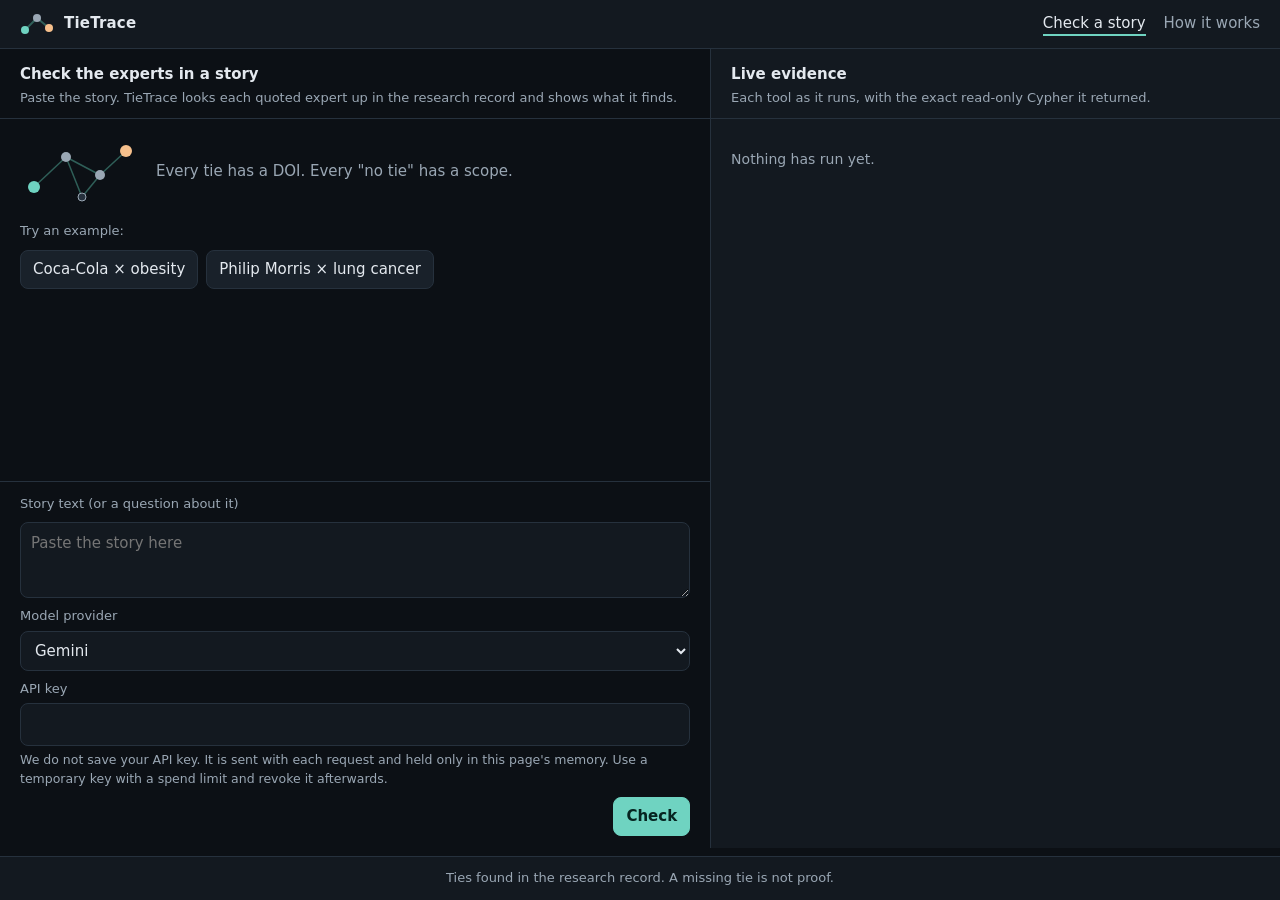
==== web/static/index.html @ 84cfbfdc "Agent A5: provider picker, key box and notice on the page Work by: Abdul. Reviewer PASS; checked in " ====
<!doctype html>
<html lang="en">
<head>
<meta charset="utf-8">
<meta name="viewport" content="width=device-width, initial-scale=1">
<title>TieTrace</title>
<link rel="stylesheet" href="style.css">
</head>
<body>
<a class="skip" href="#story">Skip to the story box</a>
<header class="top">
  <a class="brand" href="index.html" aria-label="TieTrace home">
    <svg viewBox="0 0 34 24" aria-hidden="true"><line x1="5" y1="18" x2="17" y2="6" stroke="#2f5f58" stroke-width="2"/><line x1="17" y1="6" x2="29" y2="16" stroke="#2f5f58" stroke-width="2"/><circle cx="5" cy="18" r="4" fill="#6fd3c1"/><circle cx="17" cy="6" r="4" fill="#9aa7b4"/><circle cx="29" cy="16" r="4" fill="#f6c08c"/></svg>
    TieTrace
  </a>
  <nav aria-label="Main"><a href="index.html" aria-current="page">Check a story</a><a href="how.html">How it works</a></nav>
</header>

<main class="layout">
  <section class="chat" aria-labelledby="chat-title">
    <div class="pane-head">
      <h1 id="chat-title">Check the experts in a story</h1>
      <p>Paste the story. TieTrace looks each quoted expert up in the research record and shows what it finds.</p>
    </div>
    <div class="scroll" id="messages" aria-live="polite">
      <div class="hero-mini">
        <svg viewBox="0 0 120 72" role="img" aria-label="A small graph: an expert linked to a company through papers">
          <g stroke="#2f5f58" stroke-width="1.5"><line x1="14" y1="52" x2="46" y2="22"/><line x1="46" y1="22" x2="80" y2="40"/><line x1="80" y1="40" x2="106" y2="16"/><line x1="46" y1="22" x2="62" y2="62"/><line x1="80" y1="40" x2="62" y2="62"/></g>
          <circle cx="14" cy="52" r="6" fill="#6fd3c1"/><circle cx="46" cy="22" r="5" fill="#9aa7b4"/><circle cx="80" cy="40" r="5" fill="#9aa7b4"/><circle cx="62" cy="62" r="4" fill="#26313d" stroke="#9aa7b4"/><circle cx="106" cy="16" r="6" fill="#f6c08c"/>
        </svg>
        <p>Every tie has a DOI. Every "no tie" has a scope.</p>
      </div>
      <div class="examples" role="group" aria-label="Try an example">
        <span>Try an example:</span>
        <button type="button" class="example" data-story="Story: Coca-Cola and obesity. The article quotes Steven Blair and James O. Hill on exercise, diet and weight. Check how connected each of them is to Coca-Cola in the research record.">Coca-Cola × obesity</button>
        <button type="button" class="example" data-story="I'm writing about lung cancer and Philip Morris. Suggest 5 experts on lung cancer with no ties found in the research record to Philip Morris.">Philip Morris × lung cancer</button>
      </div>
    </div>
    <form class="composer" id="ask-form">
      <label for="story">Story text (or a question about it)</label>
      <textarea id="story" name="story" required maxlength="20000" placeholder="Paste the story here"></textarea>
      <div class="provider">
        <label for="provider">Model provider</label>
        <select id="provider" name="provider">
          <option value="gemini" selected>Gemini</option>
          <option value="claude">Claude</option>
          <option value="openai">OpenAI</option>
        </select>
      </div>
      <div class="keybox" id="keybox">
        <label for="apikey">API key</label>
        <input type="password" id="apikey" name="apikey" autocomplete="off" spellcheck="false" maxlength="500" aria-describedby="key-notice">
        <p class="notice" id="key-notice">We do not save your API key. It is sent with each request and held only in this page's memory. Use a temporary key with a spend limit and revoke it afterwards.</p>
      </div>
      <button type="button" class="linkish" id="own-key" hidden>Use your own key instead</button>
      <div class="row">
        <span class="status" id="status" role="status"></span>
        <button type="submit" class="primary" id="send">Check</button>
      </div>
    </form>
  </section>

  <aside class="evidence" aria-labelledby="ev-title">
    <div class="pane-head">
      <h2 id="ev-title">Live evidence</h2>
      <p>Each tool as it runs, with the exact read-only Cypher it returned.</p>
    </div>
    <div class="scroll">
      <p class="empty" id="ev-empty">Nothing has run yet.</p>
      <ol class="steps" id="steps"></ol>
    </div>
  </aside>
</main>

<footer class="foot">Ties found in the research record. A missing tie is not proof.</footer>
<script src="app.js"></script>
</body>
</html>
---- web/static/style.css ----
/* TieTrace web app (WebApp.md W1). Dark graph look; plain CSS, no build step. */
:root {
  --bg: #0c1015;
  --panel: #131920;
  --panel-2: #19212a;
  --line: #26313d;
  --text: #e4e9ef;
  --muted: #9aa7b4;
  --accent: #6fd3c1;      /* graph nodes, links, focus */
  --accent-dim: #2f5f58;
  --mono: ui-monospace, "SFMono-Regular", "JetBrains Mono", Menlo, Consolas, monospace;
  --sans: system-ui, -apple-system, "Segoe UI", Roboto, "Helvetica Neue", Arial, sans-serif;
  /* tier chips: quiet tints, readable text (contrast checked against --panel) */
  --a1-bg: rgba(240, 166, 92, .16);  --a1-fg: #f6c08c;
  --a2-bg: rgba(226, 196, 110, .14); --a2-fg: #ecd68f;
  --b-bg: rgba(130, 160, 214, .15);  --b-fg: #b3c7ee;
  --c-bg: rgba(150, 160, 175, .14);  --c-fg: #c3cad3;
  --none-bg: rgba(111, 211, 193, .12); --none-fg: #9fe3d6;
  --err-bg: rgba(232, 112, 112, .14); --err-fg: #f3aaaa;
}

* { box-sizing: border-box; }
html, body { margin: 0; }
body {
  background: var(--bg);
  color: var(--text);
  font: 15px/1.55 var(--sans);
  padding-bottom: 44px; /* room for the fixed footer */
}
a { color: var(--accent); }
a:focus-visible, button:focus-visible, textarea:focus-visible, input:focus-visible, summary:focus-visible {
  outline: 2px solid var(--accent); outline-offset: 2px;
}
.skip { position: absolute; left: -999px; }
.skip:focus { left: 16px; top: 8px; background: var(--panel); padding: 6px 10px; z-index: 10; }

/* header */
.top {
  display: flex; align-items: center; justify-content: space-between; gap: 16px;
  padding: 12px 20px; border-bottom: 1px solid var(--line); background: var(--panel);
}
.brand { display: flex; align-items: center; gap: 10px; color: var(--text); text-decoration: none; font-weight: 650; letter-spacing: .2px; }
.brand svg { width: 34px; height: 24px; }
.top nav a { color: var(--muted); text-decoration: none; margin-left: 18px; }
.top nav a[aria-current="page"] { color: var(--text); border-bottom: 2px solid var(--accent); padding-bottom: 2px; }

/* chat page layout: chat left, evidence right */
.layout { display: grid; grid-template-columns: minmax(0, 1.25fr) minmax(0, 1fr); gap: 0; height: calc(100vh - 57px - 44px); }
.chat, .evidence { min-height: 0; display: flex; flex-direction: column; }
.chat { border-right: 1px solid var(--line); }
.evidence { background: var(--panel); }
.pane-head { padding: 14px 20px 10px; border-bottom: 1px solid var(--line); }
.pane-head h1, .pane-head h2 { margin: 0; font-size: 15px; font-weight: 650; }
.pane-head p { margin: 2px 0 0; color: var(--muted); font-size: 13px; }
.scroll { overflow-y: auto; flex: 1; padding: 16px 20px; }

.hero-mini { display: flex; gap: 16px; align-items: center; margin-bottom: 14px; }
.hero-mini svg { width: 120px; height: 72px; flex: none; }
.hero-mini p { margin: 0; color: var(--muted); }
.examples { display: flex; flex-wrap: wrap; gap: 8px; margin: 6px 0 16px; }
.examples span { color: var(--muted); font-size: 13px; width: 100%; }

button {
  font: inherit; color: var(--text); background: var(--panel-2); border: 1px solid var(--line);
  border-radius: 8px; padding: 7px 12px; cursor: pointer;
}
button:hover { border-color: var(--accent-dim); }
button.primary { background: var(--accent); color: #062420; border-color: var(--accent); font-weight: 650; }
button.danger { border-color: #7a3a3a; }
button:disabled { opacity: .55; cursor: not-allowed; }

.composer { border-top: 1px solid var(--line); padding: 12px 20px; display: grid; gap: 8px; }
.composer label { font-size: 13px; color: var(--muted); }
textarea, input[type="text"] {
  width: 100%; font: inherit; color: var(--text); background: var(--panel); border: 1px solid var(--line);
  border-radius: 8px; padding: 9px 10px;
}
textarea { min-height: 76px; resize: vertical; }
.composer .row { display: flex; justify-content: space-between; align-items: center; gap: 8px; }
.status { color: var(--muted); font-size: 13px; }

/* messages */
.msg { margin: 0 0 14px; }
.msg.user { background: var(--panel-2); border: 1px solid var(--line); border-radius: 10px; padding: 10px 12px; white-space: pre-wrap; }
.msg.reply p { margin: 0 0 8px; white-space: pre-wrap; }
.msg.reply ul, .msg.reply ol { margin: 0 0 8px; padding-left: 20px; }
.msg.reply li { margin: 2px 0; }
.msg.error { background: var(--err-bg); color: var(--err-fg); border-radius: 10px; padding: 10px 12px; }

.cards { display: grid; gap: 10px; margin: 8px 0; }
.card { background: var(--panel); border: 1px solid var(--line); border-radius: 10px; padding: 12px 14px; }
.card h3 { margin: 0 0 4px; font-size: 15px; display: flex; align-items: center; gap: 8px; flex-wrap: wrap; }
.card .basis { color: var(--muted); font-size: 13px; margin: 0 0 6px; }
.card ul { margin: 6px 0 0; padding-left: 18px; }
.card li { margin: 3px 0; font-size: 14px; }
.card .meta { color: var(--muted); }
.scope { font-size: 13px; background: var(--none-bg); color: var(--none-fg); border-radius: 8px; padding: 8px 10px; margin-top: 8px; }
.chip { display: inline-block; font: 600 12px/1 var(--mono); padding: 4px 8px; border-radius: 999px; }
.chip.A1 { background: var(--a1-bg); color: var(--a1-fg); }
.chip.A2 { background: var(--a2-bg); color: var(--a2-fg); }
.chip.B { background: var(--b-bg); color: var(--b-fg); }
.chip.C { background: var(--c-bg); color: var(--c-fg); }
.chip.NONE { background: var(--none-bg); color: var(--none-fg); }
.chip.ERR { background: var(--err-bg); color: var(--err-fg); }

.inline-form { display: grid; gap: 6px; margin-top: 8px; padding: 10px; border: 1px dashed var(--line); border-radius: 8px; }
.inline-form .row { display: flex; gap: 8px; flex-wrap: wrap; }
.confirm-text { color: var(--a2-fg); font-size: 14px; margin: 0; }
pre.md { white-space: pre-wrap; background: var(--bg); border: 1px solid var(--line); border-radius: 8px; padding: 10px; font: 13px/1.5 var(--mono); max-height: 360px; overflow: auto; }
.picker fieldset { border: 1px solid var(--line); border-radius: 10px; padding: 10px 12px; margin: 0 0 10px; }
.picker legend { padding: 0 4px; font-weight: 600; }
.picker label { display: block; padding: 4px 0; }

/* evidence panel */
.steps { list-style: none; margin: 0; padding: 0; display: grid; gap: 10px; }
.step { border: 1px solid var(--line); border-radius: 10px; padding: 10px 12px; background: var(--panel-2); }
.step .name { font: 600 13px var(--mono); color: var(--accent); }
.step .state { font-size: 12px; color: var(--muted); margin-left: 6px; }
.step.failed .state { color: var(--err-fg); }
.step .line { font-size: 12.5px; color: var(--muted); margin: 4px 0 0; }
.step details { margin-top: 6px; }
.step summary { cursor: pointer; font-size: 12.5px; color: var(--muted); }
pre.cypher {
  margin: 6px 0 0; padding: 8px 10px; background: var(--bg); border: 1px solid var(--line); border-radius: 6px;
  font: 12px/1.5 var(--mono); color: #cfe9e4; white-space: pre-wrap; word-break: break-word;
}
.empty { color: var(--muted); font-size: 14px; }

/* footer */
.foot {
  position: fixed; left: 0; right: 0; bottom: 0; height: 44px; display: flex; align-items: center; justify-content: center;
  background: var(--panel); border-top: 1px solid var(--line); color: var(--muted); font-size: 13px; padding: 0 16px; text-align: center;
}

/* How It Works */
.how { max-width: 860px; margin: 0 auto; padding: 24px 20px 40px; }
.hero { display: grid; grid-template-columns: 1fr 260px; gap: 24px; align-items: center; padding: 18px 0 26px; border-bottom: 1px solid var(--line); }
.hero h1 { font-size: 30px; line-height: 1.2; margin: 0 0 10px; }
.hero p { color: var(--muted); margin: 0; }
.hero svg { width: 100%; height: auto; }
.how section { padding: 22px 0 6px; border-bottom: 1px solid var(--line); }
.how h2 { font-size: 19px; margin: 0 0 8px; }
.how h2 .n { font: 600 13px var(--mono); color: var(--accent); margin-right: 8px; }
.how ol, .how ul { padding-left: 20px; }
.how table { width: 100%; border-collapse: collapse; font-size: 14px; margin: 8px 0 14px; }
.how th, .how td { text-align: left; padding: 8px 10px; border-bottom: 1px solid var(--line); vertical-align: top; }
.how th { color: var(--muted); font-weight: 600; }
.how .stat { font: 600 15px var(--mono); color: var(--accent); }
.fail { color: var(--err-fg); font-weight: 650; }
.pass { color: var(--none-fg); font-weight: 650; }
code { font: 13px var(--mono); background: var(--panel-2); padding: 1px 5px; border-radius: 4px; }

@media (max-width: 900px) {
  .layout { grid-template-columns: 1fr; height: auto; }
  .chat { border-right: 0; border-bottom: 1px solid var(--line); }
  .scroll { overflow: visible; }
  .hero { grid-template-columns: 1fr; }
  .hero svg { max-width: 260px; }
  .top { padding: 10px 16px; }
  .top nav a { margin-left: 12px; }
  .scroll, .composer, .pane-head { padding-left: 16px; padding-right: 16px; }
  .how table { display: block; overflow-x: auto; }
}
@media (prefers-reduced-motion: no-preference) {
  .step.running .name::after { content: " …"; }
}

.msg.auth { background: var(--panel, #1a222b); border: 1px solid #2f5f58; border-radius: 10px; padding: 12px 14px; margin-top: 8px; }
.msg.auth ol { margin: 8px 0 8px 18px; padding: 0; }
.msg.auth .row { display: flex; gap: 8px; flex-wrap: wrap; margin: 10px 0 6px; }
.msg.auth a[hidden] { display: none; }

/* agent provider + key box */
.provider { display: grid; gap: 4px; }
select, input[type="password"] {
  width: 100%; font: inherit; color: var(--text); background: var(--panel); border: 1px solid var(--line);
  border-radius: 8px; padding: 9px 10px;
}
.keybox { display: grid; gap: 4px; }
.keybox[hidden], .linkish[hidden] { display: none; }
.notice { margin: 0; color: var(--muted); font-size: 12.5px; }
.linkish { justify-self: start; background: none; border: 0; padding: 2px 0; color: var(--accent); text-decoration: underline; }
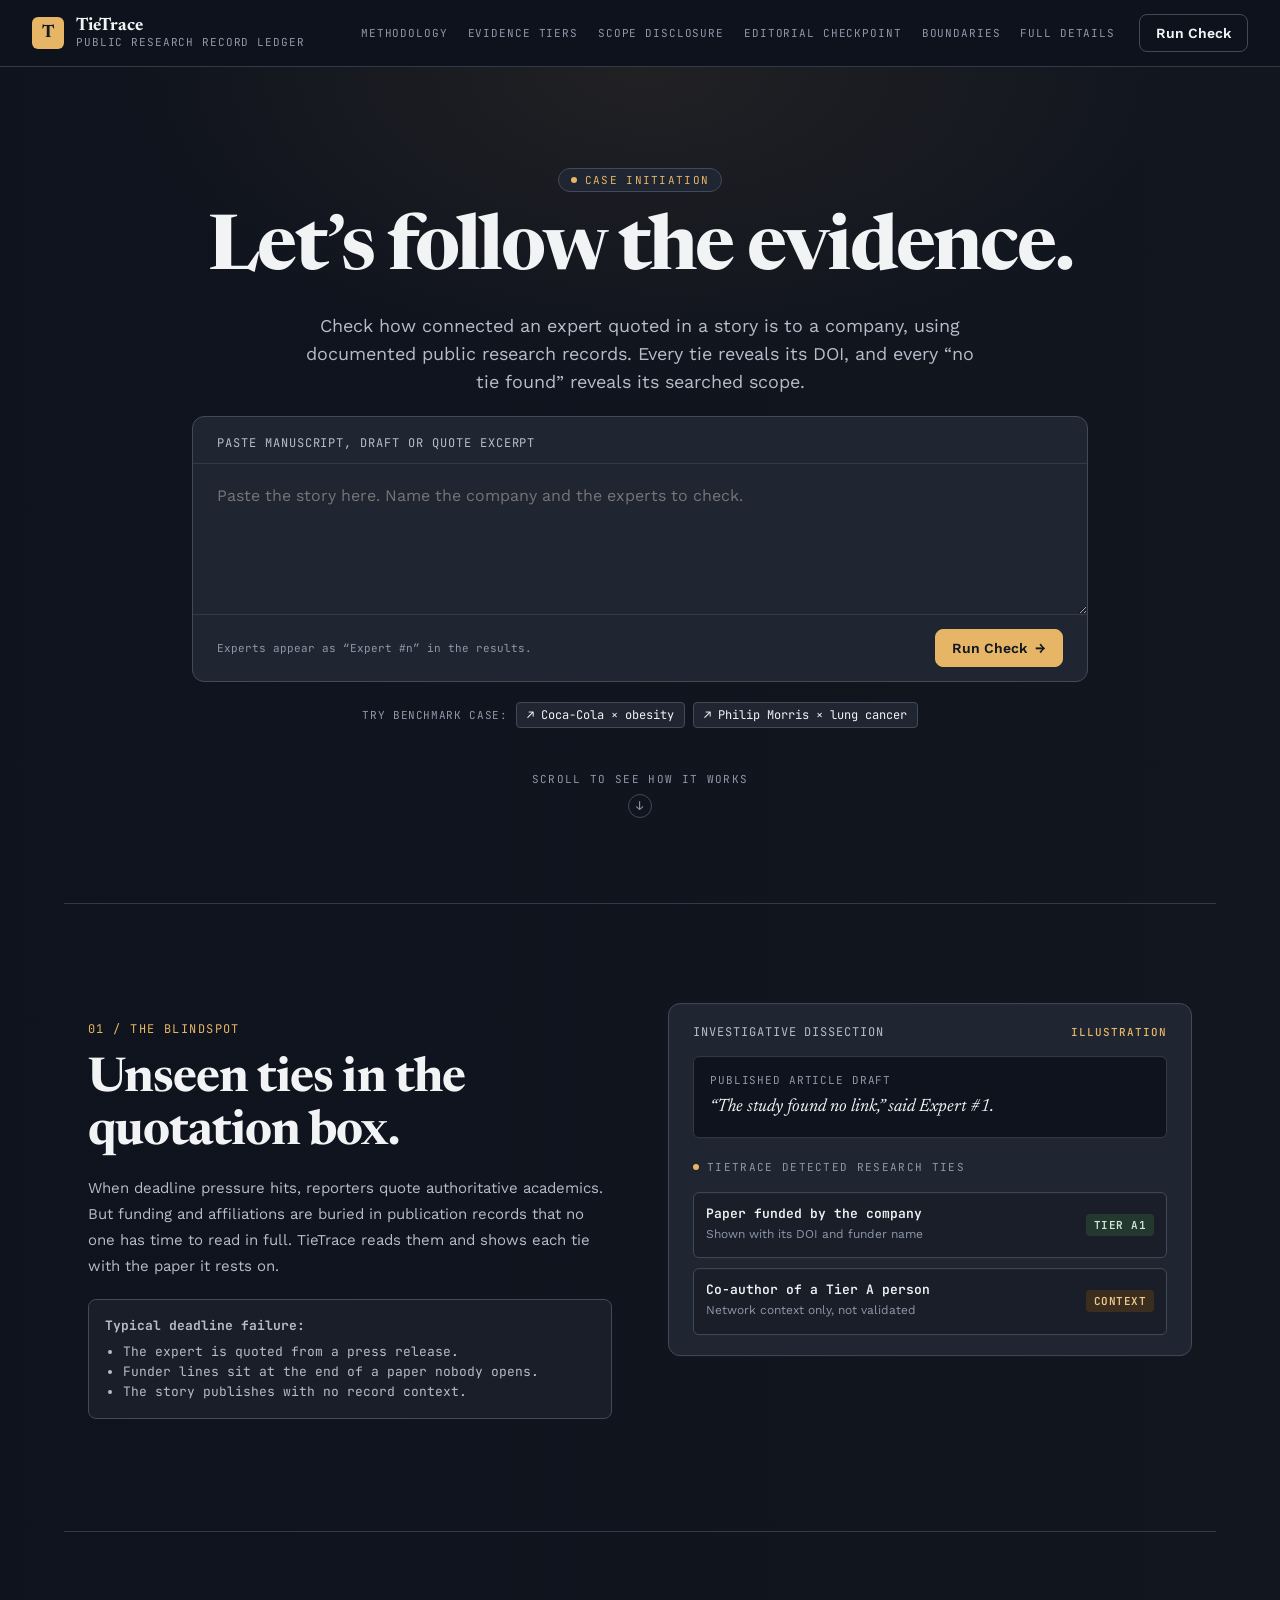
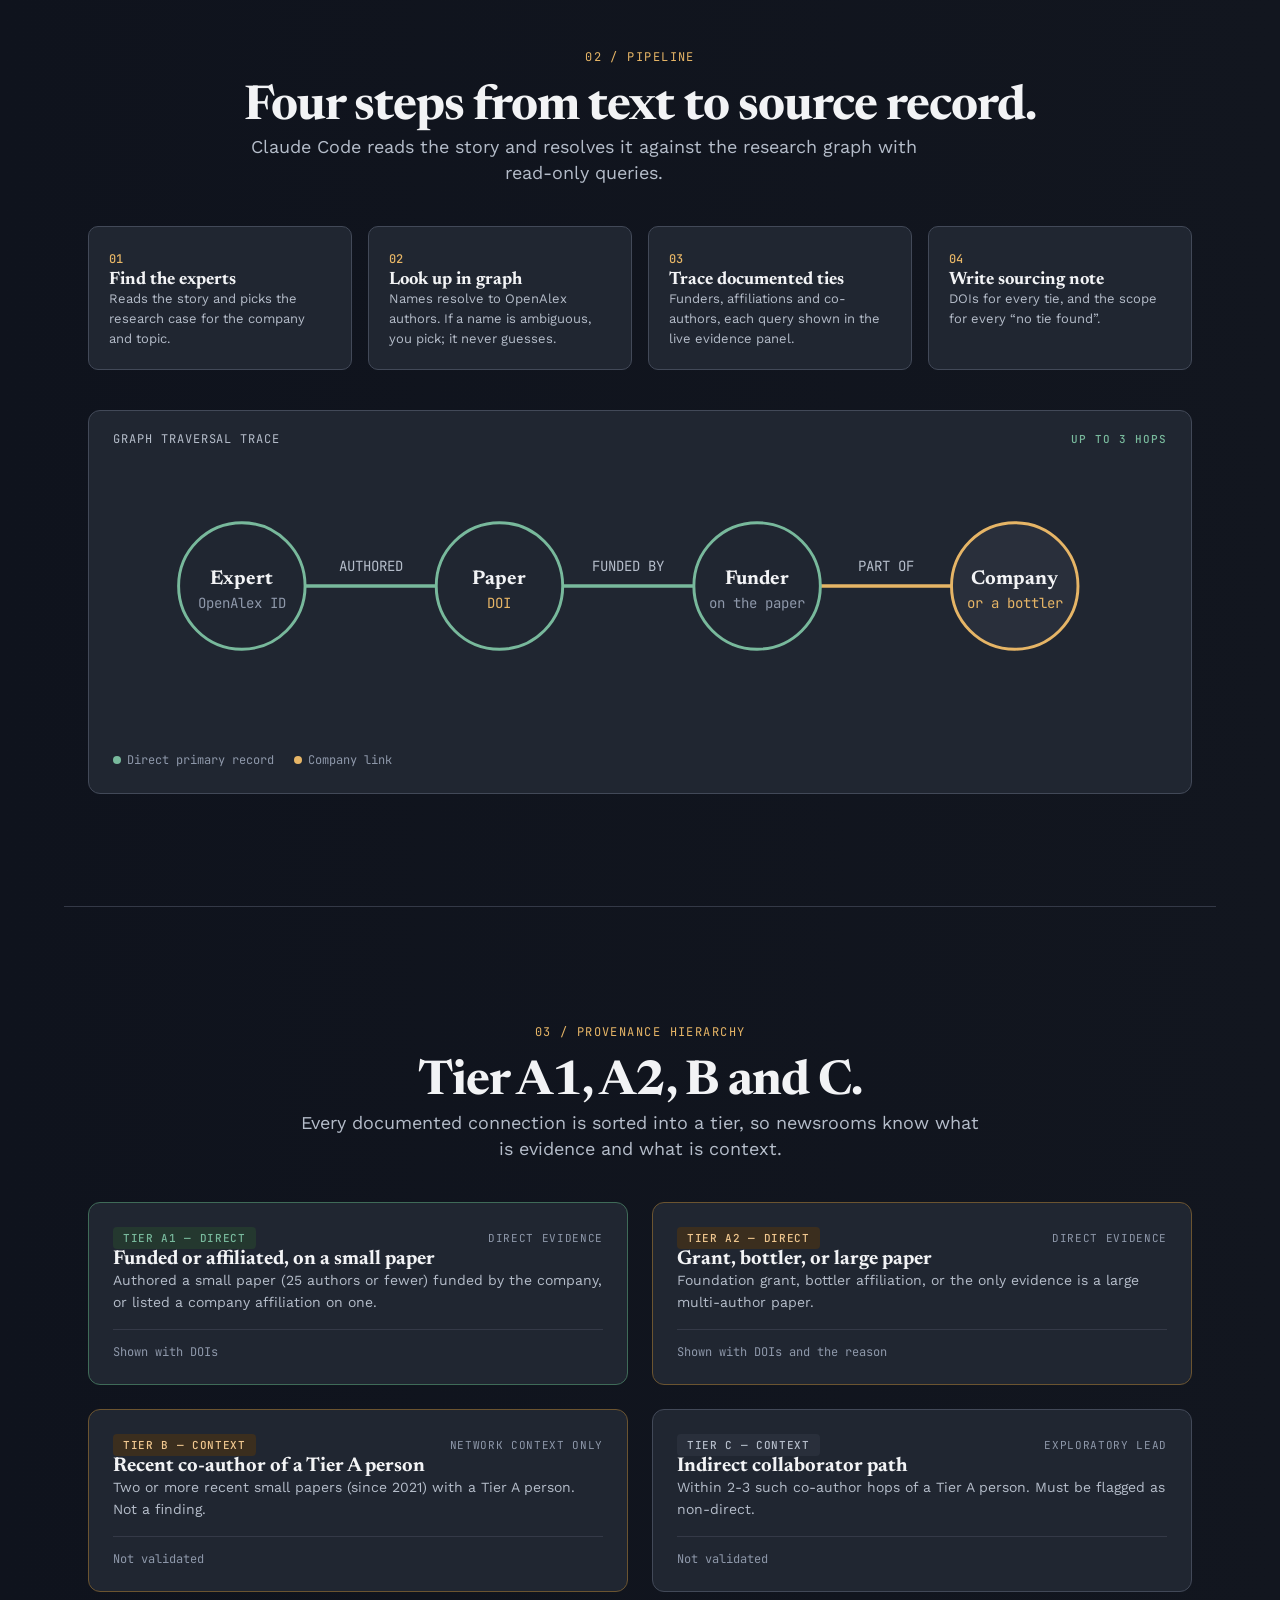
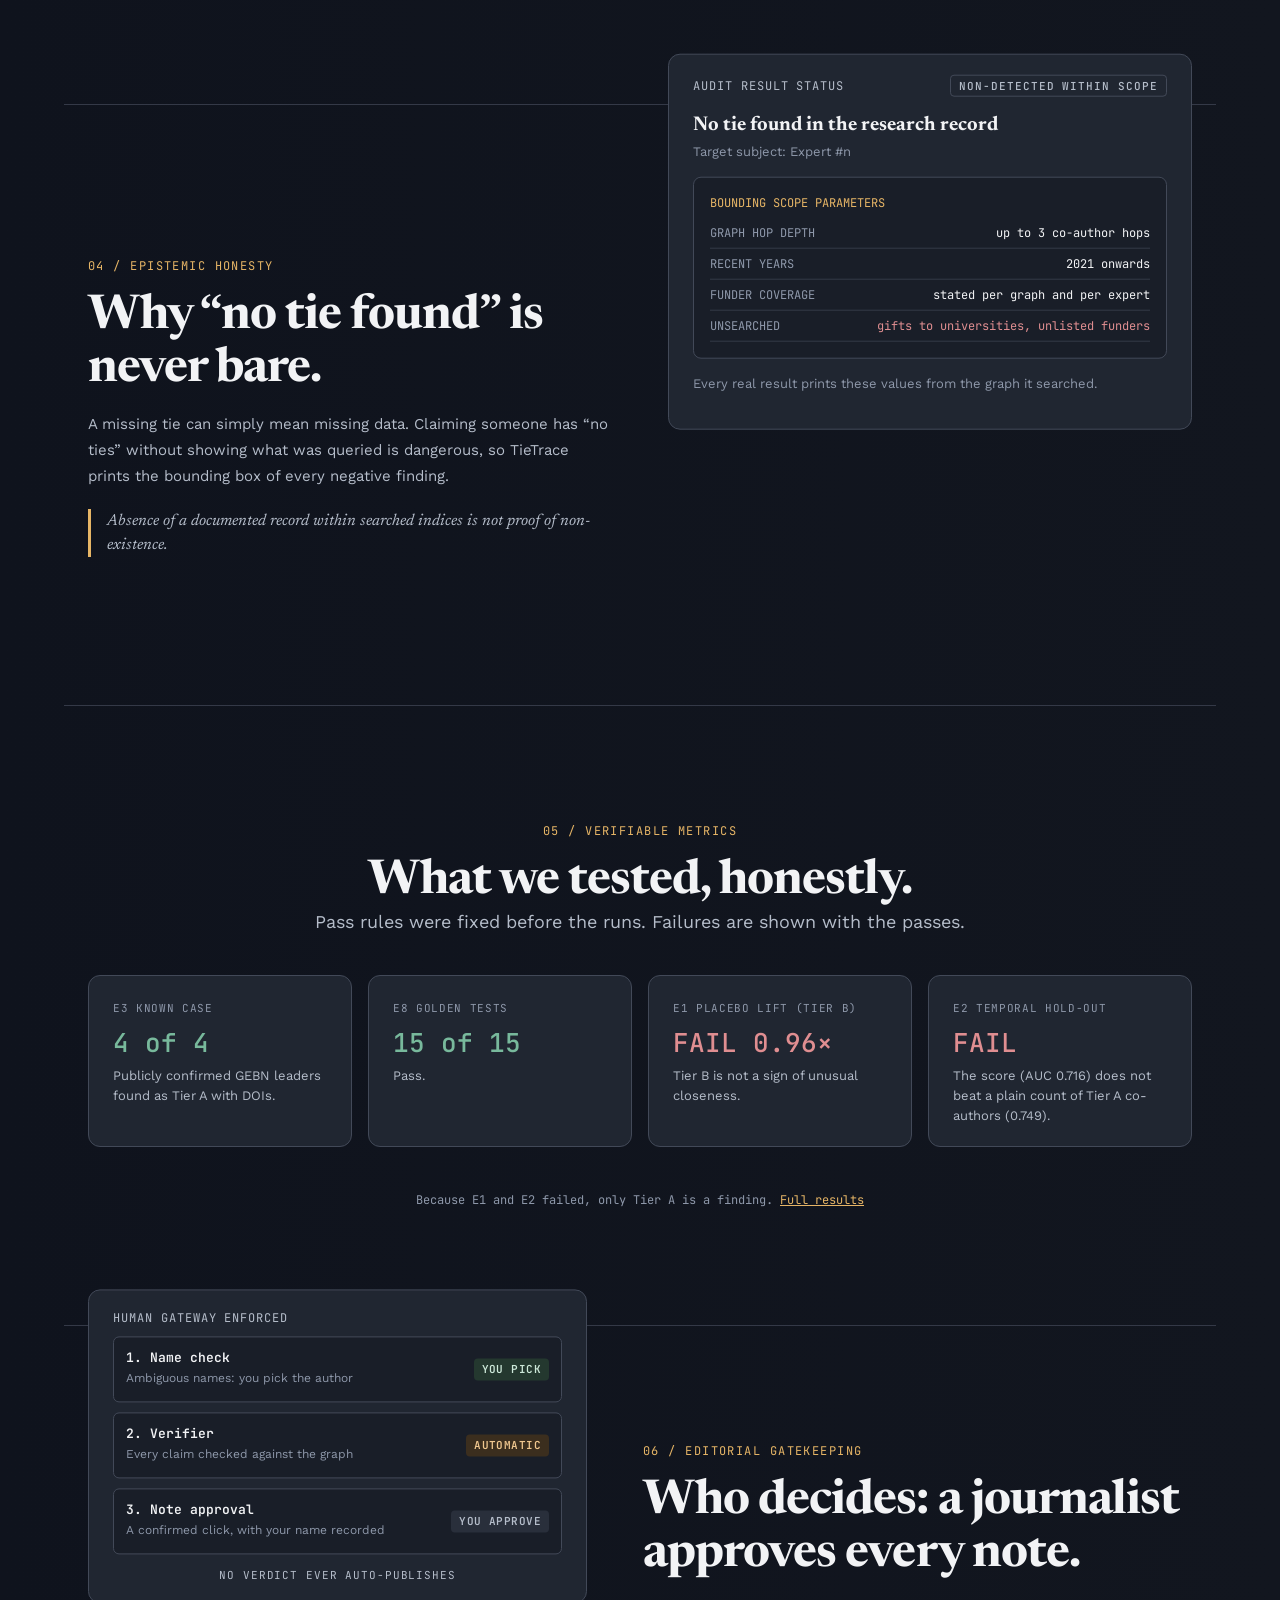
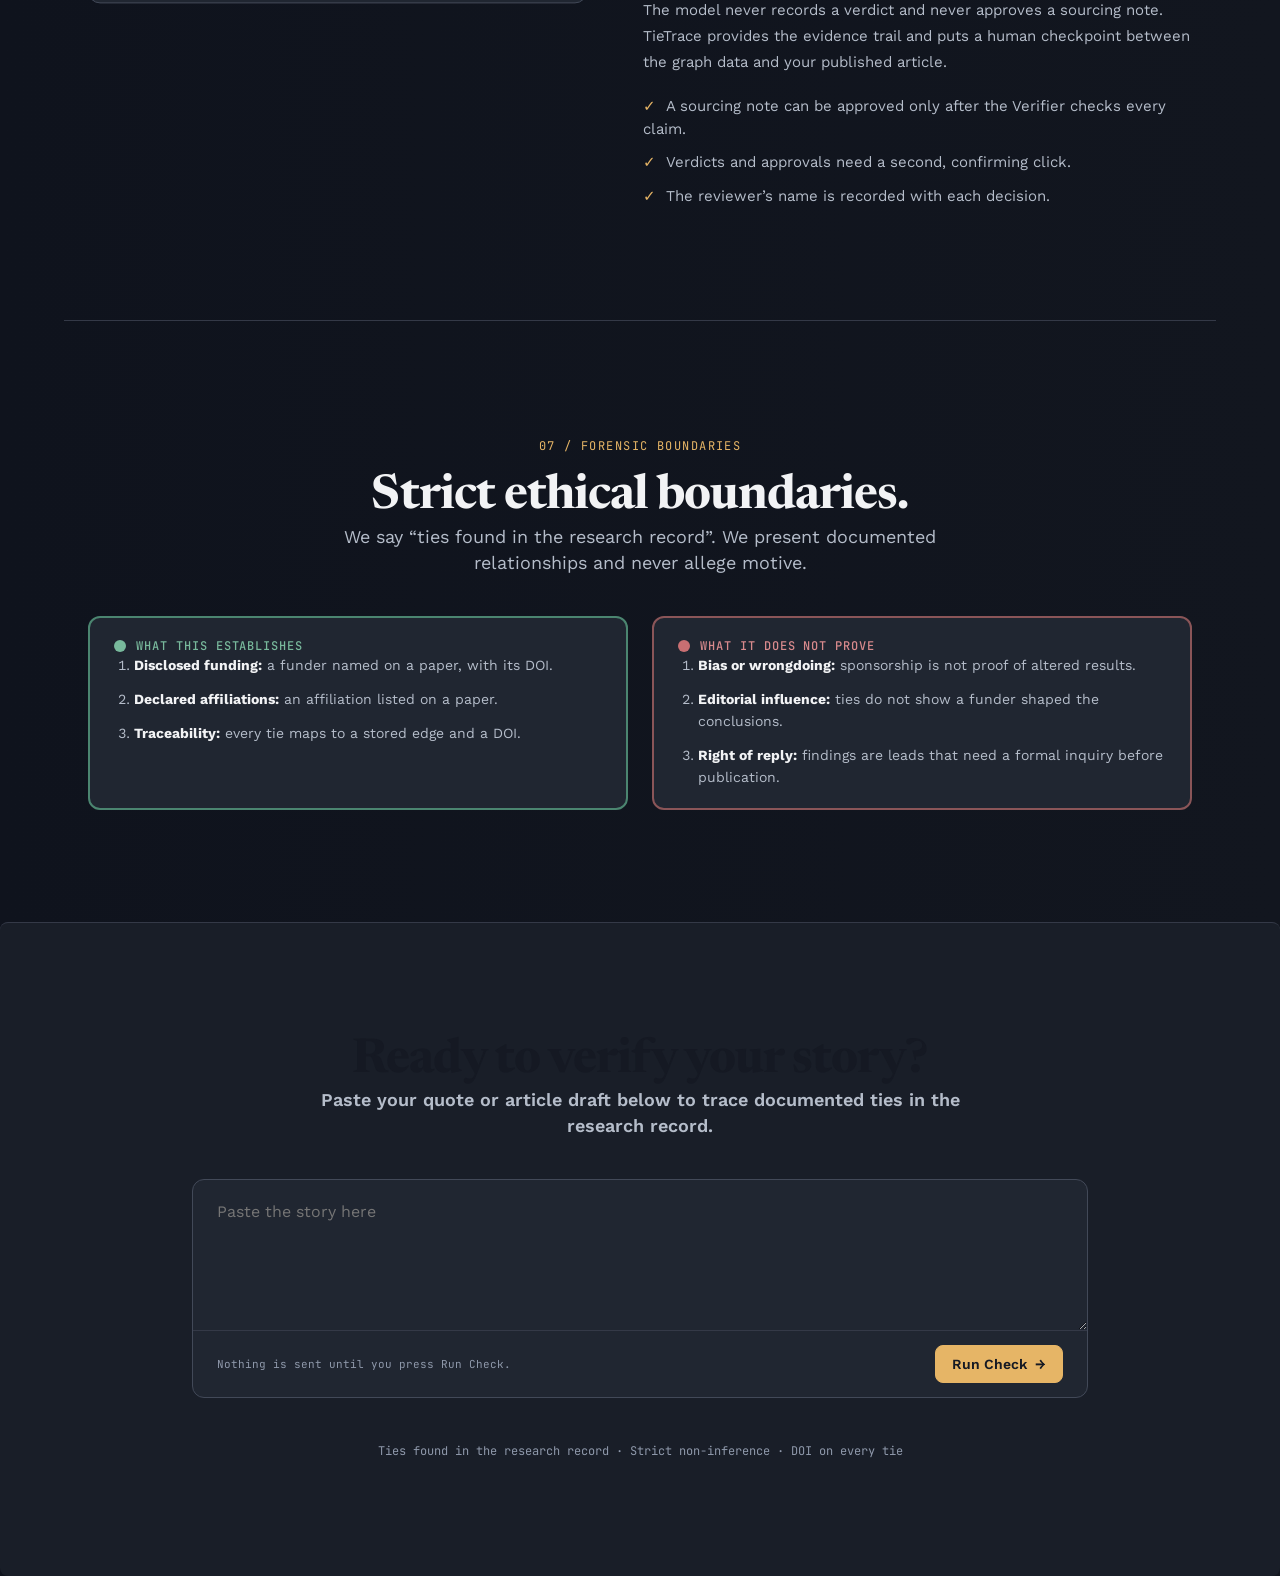
==== commit 94424ecb: "web: Figma landing page and unified chat view styling Adds the scroll landing page (hero composer, h" ====
--- a/web/static/index.html
+++ b/web/static/index.html
@@ -4,75 +4,243 @@
 <meta charset="utf-8">
 <meta name="viewport" content="width=device-width, initial-scale=1">
 <title>TieTrace</title>
+<link rel="preconnect" href="https://fonts.googleapis.com">
+<link rel="preconnect" href="https://fonts.gstatic.com" crossorigin>
+<link rel="stylesheet" href="https://fonts.googleapis.com/css2?family=JetBrains+Mono:wght@400;500&family=Newsreader:wght@700&family=Work+Sans:wght@400;500;600;700&display=swap">
 <link rel="stylesheet" href="style.css">
+<link rel="stylesheet" href="landing.css">
 </head>
-<body>
+<body class="is-landing">
+<div id="landing">
+<header class="lp-nav">
+  <a class="lp-brand" href="index.html" aria-label="TieTrace home"><span class="lp-logo">T</span><span><strong>TieTrace</strong><small>Public research record ledger</small></span></a>
+  <nav aria-label="Sections">
+    <a href="#lp-method">Methodology</a><a href="#lp-tiers">Evidence tiers</a><a href="#lp-scope">Scope disclosure</a><a href="#lp-gate">Editorial checkpoint</a><a href="#lp-bounds">Boundaries</a><a href="how.html">Full details</a>
+  </nav>
+  <a class="lp-btn ghost" href="#lp-start">Run Check</a>
+</header>
+
+<main>
+<section class="lp-hero" id="lp-start">
+  <p class="lp-pill"><span class="dot"></span>Case initiation</p>
+  <h1>Let’s follow the evidence.</h1>
+  <p class="lp-sub">Check how connected an expert quoted in a story is to a company, using documented public research records. Every tie reveals its DOI, and every “no tie found” reveals its searched scope.</p>
+  <form class="lp-box lp-form" data-landing-form>
+    <label class="lp-boxhead" for="lp-story-1">Paste manuscript, draft or quote excerpt</label>
+    <textarea id="lp-story-1" required maxlength="20000" placeholder="Paste the story here. Name the company and the experts to check."></textarea>
+    <div class="lp-boxfoot"><span>Experts appear as “Expert #n” in the results.</span><button class="lp-btn primary" type="submit">Run Check <span aria-hidden="true">→</span></button></div>
+  </form>
+  <div class="lp-chips" role="group" aria-label="Try a benchmark case"><span>Try benchmark case:</span>
+    <button type="button" class="lp-chip" data-story="Story: Coca-Cola and obesity. The article quotes Steven Blair and James O. Hill on exercise, diet and weight. Check how connected each of them is to Coca-Cola in the research record.">↗ Coca-Cola × obesity</button>
+    <button type="button" class="lp-chip" data-story="I'm writing about lung cancer and Philip Morris. Suggest 5 experts on lung cancer with no ties found in the research record to Philip Morris.">↗ Philip Morris × lung cancer</button>
+  </div>
+  <a class="lp-scroll" href="#lp-blind">Scroll to see how it works<span aria-hidden="true">↓</span></a>
+</section>
+
+<section class="lp-sec split" id="lp-blind">
+  <div class="rv">
+    <p class="lp-k">01 / The blindspot</p>
+    <h2>Unseen ties in the quotation box.</h2>
+    <p>When deadline pressure hits, reporters quote authoritative academics. But funding and affiliations are buried in publication records that no one has time to read in full. TieTrace reads them and shows each tie with the paper it rests on.</p>
+    <div class="lp-note"><strong>Typical deadline failure:</strong><ul><li>The expert is quoted from a press release.</li><li>Funder lines sit at the end of a paper nobody opens.</li><li>The story publishes with no record context.</li></ul></div>
+  </div>
+  <div class="lp-box rv" data-speed="0.04">
+    <div class="lp-boxhead"><span>Investigative dissection</span><b>Illustration</b></div>
+    <blockquote class="lp-quote"><small>Published article draft</small>“The study found no link,” said Expert #1.</blockquote>
+    <p class="lp-k small"><span class="dot"></span>TieTrace detected research ties</p>
+    <div class="lp-row"><div><strong>Paper funded by the company</strong><small>Shown with its DOI and funder name</small></div><em class="ok">Tier A1</em></div>
+    <div class="lp-row"><div><strong>Co-author of a Tier A person</strong><small>Network context only, not validated</small></div><em class="warn">Context</em></div>
+  </div>
+</section>
+
+<section class="lp-sec center" id="lp-method">
+  <div class="rv"><p class="lp-k">02 / Pipeline</p><h2>Four steps from text to source record.</h2><p class="lp-lead">Claude Code reads the story and resolves it against the research graph with read-only queries.</p></div>
+  <div class="lp-steps">
+    <div class="lp-step rv"><b>01</b><h3>Find the experts</h3><p>Reads the story and picks the research case for the company and topic.</p></div>
+    <div class="lp-step rv"><b>02</b><h3>Look up in graph</h3><p>Names resolve to OpenAlex authors. If a name is ambiguous, you pick; it never guesses.</p></div>
+    <div class="lp-step rv"><b>03</b><h3>Trace documented ties</h3><p>Funders, affiliations and co-authors, each query shown in the live evidence panel.</p></div>
+    <div class="lp-step rv"><b>04</b><h3>Write sourcing note</h3><p>DOIs for every tie, and the scope for every “no tie found”.</p></div>
+  </div>
+  <div class="lp-box lp-graph rv" data-draw>
+    <div class="lp-boxhead"><span>Graph traversal trace</span><b class="okc">Up to 3 hops</b></div>
+    <svg viewBox="0 0 900 230" role="img" aria-label="Expert authored a paper, the paper was funded by a funder, the funder is part of the company">
+      <g class="edges" fill="none" stroke-width="3" stroke-linecap="round">
+        <path pathLength="1" d="M164 105H276" stroke="#78b99c"/><path pathLength="1" d="M384 105H496" stroke="#78b99c"/><path pathLength="1" d="M604 105H716" stroke="#e6b566"/>
+      </g>
+      <g class="elabels" font-family="JetBrains Mono, monospace" font-size="12" fill="#b5bdca" text-anchor="middle"><text x="220" y="92">AUTHORED</text><text x="440" y="92">FUNDED BY</text><text x="660" y="92">PART OF</text></g>
+      <g class="nodes" font-family="Newsreader, serif" font-weight="700" font-size="17" fill="#f2f3f5" text-anchor="middle">
+        <circle cx="110" cy="105" r="54" fill="#202631" stroke="#78b99c" stroke-width="2.5"/><text x="110" y="103">Expert</text><text x="110" y="124" font-family="JetBrains Mono, monospace" font-size="12" font-weight="400" fill="#8e98aa">OpenAlex ID</text>
+        <circle cx="330" cy="105" r="54" fill="#202631" stroke="#78b99c" stroke-width="2.5"/><text x="330" y="103">Paper</text><text x="330" y="124" font-family="JetBrains Mono, monospace" font-size="12" font-weight="400" fill="#e6b566">DOI</text>
+        <circle cx="550" cy="105" r="54" fill="#202631" stroke="#78b99c" stroke-width="2.5"/><text x="550" y="103">Funder</text><text x="550" y="124" font-family="JetBrains Mono, monospace" font-size="12" font-weight="400" fill="#8e98aa">on the paper</text>
+        <circle cx="770" cy="105" r="54" fill="#292f3b" stroke="#e6b566" stroke-width="2.5"/><text x="770" y="103">Company</text><text x="770" y="124" font-family="JetBrains Mono, monospace" font-size="12" font-weight="400" fill="#e6b566">or a bottler</text>
+      </g>
+    </svg>
+    <p class="lp-legend"><span><i class="g"></i>Direct primary record</span><span><i class="a"></i>Company link</span></p>
+  </div>
+</section>
+
+<section class="lp-sec center" id="lp-tiers">
+  <div class="rv"><p class="lp-k">03 / Provenance hierarchy</p><h2>Tier A1, A2, B and C.</h2><p class="lp-lead">Every documented connection is sorted into a tier, so newsrooms know what is evidence and what is context.</p></div>
+  <div class="lp-tiers">
+    <article class="lp-box tier a1 rv"><div class="th"><span>Tier A1 — direct</span><small>Direct evidence</small></div><h3>Funded or affiliated, on a small paper</h3><p>Authored a small paper (25 authors or fewer) funded by the company, or listed a company affiliation on one.</p><footer>Shown with DOIs</footer></article>
+    <article class="lp-box tier a2 rv"><div class="th"><span>Tier A2 — direct</span><small>Direct evidence</small></div><h3>Grant, bottler, or large paper</h3><p>Foundation grant, bottler affiliation, or the only evidence is a large multi-author paper.</p><footer>Shown with DOIs and the reason</footer></article>
+    <article class="lp-box tier b rv"><div class="th"><span>Tier B — context</span><small>Network context only</small></div><h3>Recent co-author of a Tier A person</h3><p>Two or more recent small papers (since 2021) with a Tier A person. Not a finding.</p><footer>Not validated</footer></article>
+    <article class="lp-box tier c rv"><div class="th"><span>Tier C — context</span><small>Exploratory lead</small></div><h3>Indirect collaborator path</h3><p>Within 2-3 such co-author hops of a Tier A person. Must be flagged as non-direct.</p><footer>Not validated</footer></article>
+  </div>
+</section>
+
+<section class="lp-sec split" id="lp-scope">
+  <div class="rv">
+    <p class="lp-k">04 / Epistemic honesty</p>
+    <h2>Why “no tie found” is never bare.</h2>
+    <p>A missing tie can simply mean missing data. Claiming someone has “no ties” without showing what was queried is dangerous, so TieTrace prints the bounding box of every negative finding.</p>
+    <blockquote class="lp-pull">Absence of a documented record within searched indices is not proof of non-existence.</blockquote>
+  </div>
+  <div class="lp-box rv" data-speed="0.05">
+    <div class="lp-boxhead"><span>Audit result status</span><b class="tag">Non-detected within scope</b></div>
+    <h3 class="lp-h3">No tie found in the research record</h3><p class="lp-small">Target subject: Expert #n</p>
+    <dl class="lp-scope"><dt class="amber">Bounding scope parameters</dt>
+      <div><dt>Graph hop depth</dt><dd>up to 3 co-author hops</dd></div>
+      <div><dt>Recent years</dt><dd>2021 onwards</dd></div>
+      <div><dt>Funder coverage</dt><dd>stated per graph and per expert</dd></div>
+      <div><dt>Unsearched</dt><dd class="red">gifts to universities, unlisted funders</dd></div>
+    </dl>
+    <p class="lp-small">Every real result prints these values from the graph it searched.</p>
+  </div>
+</section>
+
+<section class="lp-sec center" id="lp-metrics">
+  <div class="rv"><p class="lp-k">05 / Verifiable metrics</p><h2>What we tested, honestly.</h2><p class="lp-lead">Pass rules were fixed before the runs. Failures are shown with the passes.</p></div>
+  <div class="lp-metrics">
+    <div class="lp-box rv"><small>E3 known case</small><strong class="ok">4 of 4</strong><p>Publicly confirmed GEBN leaders found as Tier A with DOIs.</p></div>
+    <div class="lp-box rv"><small>E8 golden tests</small><strong class="ok">15 of 15</strong><p>Pass.</p></div>
+    <div class="lp-box rv"><small>E1 placebo lift (Tier B)</small><strong class="bad">FAIL 0.96×</strong><p>Tier B is not a sign of unusual closeness.</p></div>
+    <div class="lp-box rv"><small>E2 temporal hold-out</small><strong class="bad">FAIL</strong><p>The score (AUC 0.716) does not beat a plain count of Tier A co-authors (0.749).</p></div>
+  </div>
+  <p class="lp-foot rv">Because E1 and E2 failed, only Tier A is a finding. <a href="how.html#s5">Full results</a></p>
+</section>
+
+<section class="lp-sec split rev" id="lp-gate">
+  <div class="lp-box rv" data-speed="0.04">
+    <div class="lp-boxhead"><span>Human gateway enforced</span></div>
+    <div class="lp-row"><div><strong>1. Name check</strong><small>Ambiguous names: you pick the author</small></div><em class="ok">You pick</em></div>
+    <div class="lp-row"><div><strong>2. Verifier</strong><small>Every claim checked against the graph</small></div><em class="warn">Automatic</em></div>
+    <div class="lp-row"><div><strong>3. Note approval</strong><small>A confirmed click, with your name recorded</small></div><em class="lock">You approve</em></div>
+    <p class="lp-center small">No verdict ever auto-publishes</p>
+  </div>
+  <div class="rv">
+    <p class="lp-k">06 / Editorial gatekeeping</p>
+    <h2>Who decides: a journalist approves every note.</h2>
+    <p>The model never records a verdict and never approves a sourcing note. TieTrace provides the evidence trail and puts a human checkpoint between the graph data and your published article.</p>
+    <ul class="lp-checks"><li>A sourcing note can be approved only after the Verifier checks every claim.</li><li>Verdicts and approvals need a second, confirming click.</li><li>The reviewer’s name is recorded with each decision.</li></ul>
+  </div>
+</section>
+
+<section class="lp-sec center" id="lp-bounds">
+  <div class="rv"><p class="lp-k">07 / Forensic boundaries</p><h2>Strict ethical boundaries.</h2><p class="lp-lead">We say “ties found in the research record”. We present documented relationships and never allege motive.</p></div>
+  <div class="lp-two">
+    <div class="lp-box est rv"><h3><i></i>What this establishes</h3><ol><li><b>Disclosed funding:</b> a funder named on a paper, with its DOI.</li><li><b>Declared affiliations:</b> an affiliation listed on a paper.</li><li><b>Traceability:</b> every tie maps to a stored edge and a DOI.</li></ol></div>
+    <div class="lp-box not rv"><h3><i></i>What it does not prove</h3><ol><li><b>Bias or wrongdoing:</b> sponsorship is not proof of altered results.</li><li><b>Editorial influence:</b> ties do not show a funder shaped the conclusions.</li><li><b>Right of reply:</b> findings are leads that need a formal inquiry before publication.</li></ol></div>
+  </div>
+</section>
+
+<section class="lp-sec center cta">
+  <div class="rv"><h2>Ready to verify your story?</h2><p class="lp-lead">Paste your quote or article draft below to trace documented ties in the research record.</p></div>
+  <form class="lp-box lp-form rv" data-landing-form>
+    <label class="lp-sr" for="lp-story-2">Story text</label>
+    <textarea id="lp-story-2" required maxlength="20000" placeholder="Paste the story here"></textarea>
+    <div class="lp-boxfoot"><span>Nothing is sent until you press Run Check.</span><button class="lp-btn primary" type="submit">Run Check <span aria-hidden="true">→</span></button></div>
+  </form>
+  <p class="lp-foot">Ties found in the research record · Strict non-inference · DOI on every tie</p>
+</section>
+</main>
+</div>
+
+<div id="app" hidden>
 <a class="skip" href="#story">Skip to the story box</a>
-<header class="top">
-  <a class="brand" href="index.html" aria-label="TieTrace home">
-    <svg viewBox="0 0 34 24" aria-hidden="true"><line x1="5" y1="18" x2="17" y2="6" stroke="#2f5f58" stroke-width="2"/><line x1="17" y1="6" x2="29" y2="16" stroke="#2f5f58" stroke-width="2"/><circle cx="5" cy="18" r="4" fill="#6fd3c1"/><circle cx="17" cy="6" r="4" fill="#9aa7b4"/><circle cx="29" cy="16" r="4" fill="#f6c08c"/></svg>
-    TieTrace
-  </a>
+<header class="lp-nav app-nav">
+  <a class="lp-brand" href="index.html" aria-label="TieTrace home"><span class="lp-logo">T</span><span><strong>TieTrace</strong><small>Public research record ledger</small></span></a>
   <nav aria-label="Main"><a href="index.html" aria-current="page">Check a story</a><a href="how.html">How it works</a></nav>
+  <a class="lp-btn ghost" href="index.html">+ New investigation</a>
 </header>
 
-<main class="layout">
-  <section class="chat" aria-labelledby="chat-title">
-    <div class="pane-head">
-      <h1 id="chat-title">Check the experts in a story</h1>
-      <p>Paste the story. TieTrace looks each quoted expert up in the research record and shows what it finds.</p>
+<div class="shell">
+  <aside class="side" aria-label="Workspace">
+    <a class="cta" href="index.html">+ New Investigation</a>
+    <p class="kicker">Workspace</p>
+    <a class="navtile" href="index.html" aria-current="page">Check a story</a>
+    <a class="navtile" href="how.html">How it works</a>
+    <p class="kicker">Case templates</p>
+    <div class="examples" role="group" aria-label="Try an example">
+      <button type="button" class="example" data-story="Story: Coca-Cola and obesity. The article quotes Steven Blair and James O. Hill on exercise, diet and weight. Check how connected each of them is to Coca-Cola in the research record.">Coca-Cola × obesity</button>
+      <button type="button" class="example" data-story="I'm writing about lung cancer and Philip Morris. Suggest 5 experts on lung cancer with no ties found in the research record to Philip Morris.">Philip Morris × lung cancer</button>
     </div>
-    <div class="scroll" id="messages" aria-live="polite">
-      <div class="hero-mini">
-        <svg viewBox="0 0 120 72" role="img" aria-label="A small graph: an expert linked to a company through papers">
-          <g stroke="#2f5f58" stroke-width="1.5"><line x1="14" y1="52" x2="46" y2="22"/><line x1="46" y1="22" x2="80" y2="40"/><line x1="80" y1="40" x2="106" y2="16"/><line x1="46" y1="22" x2="62" y2="62"/><line x1="80" y1="40" x2="62" y2="62"/></g>
-          <circle cx="14" cy="52" r="6" fill="#6fd3c1"/><circle cx="46" cy="22" r="5" fill="#9aa7b4"/><circle cx="80" cy="40" r="5" fill="#9aa7b4"/><circle cx="62" cy="62" r="4" fill="#26313d" stroke="#9aa7b4"/><circle cx="106" cy="16" r="6" fill="#f6c08c"/>
-        </svg>
-        <p>Every tie has a DOI. Every "no tie" has a scope.</p>
-      </div>
-      <div class="examples" role="group" aria-label="Try an example">
-        <span>Try an example:</span>
-        <button type="button" class="example" data-story="Story: Coca-Cola and obesity. The article quotes Steven Blair and James O. Hill on exercise, diet and weight. Check how connected each of them is to Coca-Cola in the research record.">Coca-Cola × obesity</button>
-        <button type="button" class="example" data-story="I'm writing about lung cancer and Philip Morris. Suggest 5 experts on lung cancer with no ties found in the research record to Philip Morris.">Philip Morris × lung cancer</button>
-      </div>
-    </div>
-    <form class="composer" id="ask-form">
-      <label for="story">Story text (or a question about it)</label>
-      <textarea id="story" name="story" required maxlength="20000" placeholder="Paste the story here"></textarea>
-      <div class="provider">
-        <label for="provider">Model provider</label>
-        <select id="provider" name="provider">
-          <option value="gemini" selected>Gemini</option>
-          <option value="claude">Claude</option>
-          <option value="openai">OpenAI</option>
-        </select>
-      </div>
-      <div class="keybox" id="keybox">
-        <label for="apikey">API key</label>
-        <input type="password" id="apikey" name="apikey" autocomplete="off" spellcheck="false" maxlength="500" aria-describedby="key-notice">
-        <p class="notice" id="key-notice">We do not save your API key. It is sent with each request and held only in this page's memory. Use a temporary key with a spend limit and revoke it afterwards.</p>
-      </div>
-      <button type="button" class="linkish" id="own-key" hidden>Use your own key instead</button>
-      <div class="row">
-        <span class="status" id="status" role="status"></span>
-        <button type="submit" class="primary" id="send">Check</button>
-      </div>
-    </form>
-  </section>
-
-  <aside class="evidence" aria-labelledby="ev-title">
-    <div class="pane-head">
-      <h2 id="ev-title">Live evidence</h2>
-      <p>Each tool as it runs, with the exact read-only Cypher it returned.</p>
-    </div>
-    <div class="scroll">
-      <p class="empty" id="ev-empty">Nothing has run yet.</p>
-      <ol class="steps" id="steps"></ol>
-    </div>
+    <p class="legal">Sourcing aid only. Human editorial review is required before publication.</p>
   </aside>
-</main>
+
+  <main class="layout">
+    <section class="chat" aria-labelledby="chat-title">
+      <div class="scroll" id="messages" aria-live="polite">
+        <div class="intro" id="hero">
+          <p class="lp-pill"><span class="dot"></span>Case initiation</p>
+          <h1 id="chat-title">Let’s follow the evidence.</h1>
+          <p class="lead">Paste the story. TieTrace looks each quoted expert up in the research record and shows what it finds. Every tie has a DOI. Every “no tie” has a scope.</p>
+          <div class="bounds" role="group" aria-label="Investigation standard">
+            <p class="kicker">Investigation standard &amp; epistemic boundaries</p>
+            <div class="cols">
+              <div class="est"><h2>What a result establishes</h2>
+                <ul><li>A tie is a stored edge in the research record, shown with its DOI.</li><li>A “no tie” names its scope: hops, years and funder coverage.</li></ul></div>
+              <div class="not"><h2>What it does not prove</h2>
+                <ul><li>Intent, bias or editorial influence.</li><li>That a missing tie means there is none: absence is not proof.</li></ul></div>
+            </div>
+          </div>
+        </div>
+      </div>
+      <form class="composer" id="ask-form">
+        <label for="story">Story text (or a question about it)</label>
+        <textarea id="story" name="story" required maxlength="20000" placeholder="Paste the story here"></textarea>
+        <div class="provider">
+          <label for="provider">Model provider</label>
+          <select id="provider" name="provider">
+            <option value="gemini" selected>Gemini</option>
+            <option value="claude">Claude</option>
+            <option value="openai">OpenAI</option>
+          </select>
+        </div>
+        <div class="keybox" id="keybox">
+          <label for="apikey">API key</label>
+          <input type="password" id="apikey" name="apikey" autocomplete="off" spellcheck="false" maxlength="500" aria-describedby="key-notice">
+          <p class="notice" id="key-notice">We do not save your API key. It is sent with each request and held only in this page's memory. Use a temporary key with a spend limit and revoke it afterwards.</p>
+        </div>
+        <button type="button" class="linkish" id="own-key" hidden>Use your own key instead</button>
+        <div class="row">
+          <span class="status" id="status" role="status"></span>
+          <button type="submit" class="primary" id="send">Run Check</button>
+        </div>
+      </form>
+    </section>
+
+    <aside class="evidence" aria-labelledby="ev-title">
+      <div class="pane-head">
+        <p class="kicker">Evidence inspector</p>
+        <h2 id="ev-title">Live evidence</h2>
+        <p>Each tool as it runs, with the exact read-only Cypher it returned.</p>
+      </div>
+      <div class="scroll">
+        <p class="empty" id="ev-empty">Nothing has run yet.</p>
+        <ol class="steps" id="steps"></ol>
+      </div>
+      <div class="protocol">
+        <p class="kicker">Newsroom protocol</p>
+        <ol><li><strong>Experts are anonymous</strong> (“Expert #n”) unless the case is public.</li><li><strong>Ties found in the research record.</strong> We never say “independent” or “conflicted”.</li></ol>
+      </div>
+    </aside>
+  </main>
+</div>
 
 <footer class="foot">Ties found in the research record. A missing tie is not proof.</footer>
+</div>
 <script src="app.js"></script>
+<script src="landing.js"></script>
 </body>
 </html>
--- a/web/static/style.css
+++ b/web/static/style.css
@@ -1,22 +1,27 @@
 /* TieTrace web app (WebApp.md W1). Dark graph look; plain CSS, no build step. */
 :root {
-  --bg: #0c1015;
-  --panel: #131920;
-  --panel-2: #19212a;
-  --line: #26313d;
-  --text: #e4e9ef;
-  --muted: #9aa7b4;
-  --accent: #6fd3c1;      /* graph nodes, links, focus */
-  --accent-dim: #2f5f58;
-  --mono: ui-monospace, "SFMono-Regular", "JetBrains Mono", Menlo, Consolas, monospace;
-  --sans: system-ui, -apple-system, "Segoe UI", Roboto, "Helvetica Neue", Arial, sans-serif;
-  /* tier chips: quiet tints, readable text (contrast checked against --panel) */
-  --a1-bg: rgba(240, 166, 92, .16);  --a1-fg: #f6c08c;
-  --a2-bg: rgba(226, 196, 110, .14); --a2-fg: #ecd68f;
-  --b-bg: rgba(130, 160, 214, .15);  --b-fg: #b3c7ee;
-  --c-bg: rgba(150, 160, 175, .14);  --c-fg: #c3cad3;
-  --none-bg: rgba(111, 211, 193, .12); --none-fg: #9fe3d6;
-  --err-bg: rgba(232, 112, 112, .14); --err-fg: #f3aaaa;
+  --bg: #0f131d;
+  --panel: #202631;
+  --panel-2: #292f3b;
+  --side: #191e28;
+  --line: #424958;
+  --line-soft: #343947;
+  --text: #f2f3f5;
+  --muted: #8e98aa;
+  --body2: #b5bdca;
+  --accent: #e6b566;
+  --accent-hover: #f5c678;
+  --accent-dim: #596477;
+  --ok: #78b99c; --ok-bg: #24382f; --ok-fg: #cde8d9;
+  --mono: "JetBrains Mono", ui-monospace, "SFMono-Regular", Menlo, Consolas, monospace;
+  --sans: "Work Sans", system-ui, -apple-system, "Segoe UI", Roboto, Arial, sans-serif;
+  --serif: "Newsreader", Georgia, "Times New Roman", serif;
+  --a1-bg: #3b2e1e;  --a1-fg: #f0c78f;
+  --a2-bg: #3b2e1e; --a2-fg: #f0c78f;
+  --b-bg: #29384a;  --b-fg: #b3c7ee;
+  --c-bg: #292f3b;  --c-fg: #b5bdca;
+  --none-bg: #24382f; --none-fg: #cde8d9;
+  --err-bg: #362225; --err-fg: #f5c4c6;
 }
 
 * { box-sizing: border-box; }
@@ -25,7 +30,7 @@
   background: var(--bg);
   color: var(--text);
   font: 15px/1.55 var(--sans);
-  padding-bottom: 44px; /* room for the fixed footer */
+  height: 100vh; display: flex; flex-direction: column; padding-bottom: 44px;
 }
 a { color: var(--accent); }
 a:focus-visible, button:focus-visible, textarea:focus-visible, input:focus-visible, summary:focus-visible {
@@ -45,12 +50,12 @@
 .top nav a[aria-current="page"] { color: var(--text); border-bottom: 2px solid var(--accent); padding-bottom: 2px; }
 
 /* chat page layout: chat left, evidence right */
-.layout { display: grid; grid-template-columns: minmax(0, 1.25fr) minmax(0, 1fr); gap: 0; height: calc(100vh - 57px - 44px); }
+.layout { display: grid; grid-template-columns: minmax(0, 1fr) 370px; gap: 0; min-width: 0; height: 100%; }
 .chat, .evidence { min-height: 0; display: flex; flex-direction: column; }
 .chat { border-right: 1px solid var(--line); }
-.evidence { background: var(--panel); }
+.evidence { background: var(--side); }
 .pane-head { padding: 14px 20px 10px; border-bottom: 1px solid var(--line); }
-.pane-head h1, .pane-head h2 { margin: 0; font-size: 15px; font-weight: 650; }
+.pane-head h1, .pane-head h2 { margin: 0; font-size: 19px; font-weight: 600; }
 .pane-head p { margin: 2px 0 0; color: var(--muted); font-size: 13px; }
 .scroll { overflow-y: auto; flex: 1; padding: 16px 20px; }
 
@@ -65,7 +70,8 @@
   border-radius: 8px; padding: 7px 12px; cursor: pointer;
 }
 button:hover { border-color: var(--accent-dim); }
-button.primary { background: var(--accent); color: #062420; border-color: var(--accent); font-weight: 650; }
+button.primary { background: var(--accent); color: #151923; border-color: var(--accent); font-weight: 600; }
+button.primary:hover { background: var(--accent-hover); }
 button.danger { border-color: #7a3a3a; }
 button:disabled { opacity: .55; cursor: not-allowed; }
 
@@ -88,7 +94,7 @@
 .msg.error { background: var(--err-bg); color: var(--err-fg); border-radius: 10px; padding: 10px 12px; }
 
 .cards { display: grid; gap: 10px; margin: 8px 0; }
-.card { background: var(--panel); border: 1px solid var(--line); border-radius: 10px; padding: 12px 14px; }
+.card { background: var(--panel); border: 1px solid var(--line); border-radius: 12px; padding: 1.25rem; }
 .card h3 { margin: 0 0 4px; font-size: 15px; display: flex; align-items: center; gap: 8px; flex-wrap: wrap; }
 .card .basis { color: var(--muted); font-size: 13px; margin: 0 0 6px; }
 .card ul { margin: 6px 0 0; padding-left: 18px; }
@@ -122,7 +128,7 @@
 .step summary { cursor: pointer; font-size: 12.5px; color: var(--muted); }
 pre.cypher {
   margin: 6px 0 0; padding: 8px 10px; background: var(--bg); border: 1px solid var(--line); border-radius: 6px;
-  font: 12px/1.5 var(--mono); color: #cfe9e4; white-space: pre-wrap; word-break: break-word;
+  font: 12px/1.5 var(--mono); color: #d8dce5; white-space: pre-wrap; word-break: break-word;
 }
 .empty { color: var(--muted); font-size: 14px; }
 
@@ -135,7 +141,7 @@
 /* How It Works */
 .how { max-width: 860px; margin: 0 auto; padding: 24px 20px 40px; }
 .hero { display: grid; grid-template-columns: 1fr 260px; gap: 24px; align-items: center; padding: 18px 0 26px; border-bottom: 1px solid var(--line); }
-.hero h1 { font-size: 30px; line-height: 1.2; margin: 0 0 10px; }
+.hero h1 { font-family: var(--serif); font-size: 30px; line-height: 1.2; margin: 0 0 10px; }
 .hero p { color: var(--muted); margin: 0; }
 .hero svg { width: 100%; height: auto; }
 .how section { padding: 22px 0 6px; border-bottom: 1px solid var(--line); }
@@ -150,7 +156,14 @@
 .pass { color: var(--none-fg); font-weight: 650; }
 code { font: 13px var(--mono); background: var(--panel-2); padding: 1px 5px; border-radius: 4px; }
 
+@media (max-width: 1100px) {
+  .shell { grid-template-columns: 64px minmax(0, 1fr); }
+  .side .cta, .side .kicker, .side .legal, .side .examples { display: none; }
+}
 @media (max-width: 900px) {
+  body { height: auto; display: block; }
+  .shell { display: block; }
+  .side { flex-direction: row; flex-wrap: wrap; padding: 10px 16px; border-right: 0; border-bottom: 1px solid var(--line-soft); }
   .layout { grid-template-columns: 1fr; height: auto; }
   .chat { border-right: 0; border-bottom: 1px solid var(--line); }
   .scroll { overflow: visible; }
@@ -180,3 +193,40 @@
 .keybox[hidden], .linkish[hidden] { display: none; }
 .notice { margin: 0; color: var(--muted); font-size: 12.5px; }
 .linkish { justify-self: start; background: none; border: 0; padding: 2px 0; color: var(--accent); text-decoration: underline; }
+
+/* Forensic Editorial shell (DESIGN.md): left deck, centre workspace, right inspector */
+.top { height: 64px; background: var(--side); border-bottom: 1px solid var(--line-soft); flex: none; }
+.brand { font: 600 18px var(--sans); }
+.top nav a:hover { color: var(--text); }
+.shell { display: grid; grid-template-columns: 250px minmax(0, 1fr); flex: 1; min-height: 0; }
+.side { background: var(--side); border-right: 1px solid var(--line-soft); padding: 16px; display: flex; flex-direction: column; gap: 4px; overflow-y: auto; }
+.cta { display: block; text-align: center; padding: 10px 12px; border-radius: 8px; background: var(--accent); color: #151923; font-weight: 600; text-decoration: none; margin-bottom: 12px; }
+.cta:hover { background: var(--accent-hover); }
+.navtile { padding: 8px 12px; border-radius: 8px; color: var(--body2); text-decoration: none; }
+.navtile:hover { background: var(--panel-2); }
+.navtile[aria-current="page"] { background: var(--panel-2); color: var(--text); border: 1px solid var(--line); }
+.kicker { margin: 14px 0 6px; font: 700 12px/16px var(--sans); letter-spacing: .06em; text-transform: uppercase; color: var(--muted); display: flex; align-items: center; gap: 8px; }
+.kicker .dot { width: 6px; height: 6px; border-radius: 50%; background: var(--accent); }
+.side .examples { flex-direction: column; margin: 0; }
+.side .example { text-align: left; width: 100%; }
+.legal { margin-top: auto; padding-top: 16px; font-size: 11px; line-height: 16px; color: var(--muted); }
+.layout { min-height: 0; }
+.chat { border-right: 1px solid var(--line-soft); }
+.intro h1 { font: 700 32px/40px var(--serif); letter-spacing: -.02em; margin: 4px 0 8px; }
+.intro .lead { margin: 0 0 20px; color: var(--body2); max-width: 60ch; }
+.bounds { background: var(--side); border: 1px solid var(--line); border-radius: 12px; padding: 4px 16px 16px; }
+.bounds .cols { display: grid; grid-template-columns: 1fr 1fr; gap: 12px; }
+.bounds h2 { margin: 0 0 6px; font: 700 11px/16px var(--sans); letter-spacing: .06em; text-transform: uppercase; }
+.bounds ul { margin: 0; padding-left: 18px; font-size: 13px; line-height: 20px; }
+.bounds .est, .bounds .not { border-radius: 6px; padding: 10px 12px; }
+.bounds .est { background: var(--ok-bg); } .bounds .est h2 { color: var(--ok); } .bounds .est ul { color: var(--ok-fg); }
+.bounds .not { background: var(--err-bg); } .bounds .not h2 { color: #c96f72; } .bounds .not ul { color: var(--body2); }
+.composer { background: var(--panel); border: 1px solid var(--line); border-radius: 12px; margin: 0 20px 16px; padding: 16px; }
+.composer:focus-within { border-color: var(--accent); }
+.composer textarea { background: transparent; border: 0; padding: 0; outline: 0; }
+.composer select, .composer input[type="password"] { background: var(--panel-2); }
+.protocol { border-top: 1px solid var(--line); padding: 4px 20px 14px; font-size: 13px; color: var(--body2); }
+.protocol ol { margin: 0; padding-left: 18px; }
+.step { background: var(--panel); }
+.foot { background: var(--side); border-top: 1px solid var(--line-soft); }
+@media (max-width: 600px) { .bounds .cols { grid-template-columns: 1fr; } .composer { margin: 0 16px 16px; } }
--- a/web/static/landing.css
+++ b/web/static/landing.css
@@ -0,0 +1,166 @@
+/* Landing page (Figma "TieTrace - Landing Page"). Uses the tokens from style.css. */
+body.is-landing { height: auto; display: block; padding-bottom: 0; background: linear-gradient(90deg, #0f131d, #12161f); }
+#app { display: contents; }
+#app[hidden], #landing[hidden] { display: none; }
+#landing { color: var(--text); }
+#landing h1, #landing h2, #landing h3 { margin: 0; }
+.lp-sr { position: absolute; left: -999px; }
+
+/* nav */
+.lp-nav { position: sticky; top: 0; z-index: 5; display: flex; align-items: center; gap: 24px; padding: 14px 32px; background: rgba(15,19,29,.92); border-bottom: 1px solid var(--line-soft); backdrop-filter: blur(6px); }
+.lp-brand { display: flex; align-items: center; gap: 12px; color: var(--text); text-decoration: none; }
+.lp-brand strong { display: block; font: 700 18px var(--serif); }
+.lp-brand small { display: block; font: 400 11px var(--mono); letter-spacing: .08em; text-transform: uppercase; color: var(--muted); }
+.lp-logo { width: 32px; height: 32px; display: grid; place-items: center; border-radius: 6px; background: var(--accent); color: #151923; font: 700 18px var(--serif); }
+.lp-nav nav { display: flex; gap: 20px; margin-left: auto; flex-wrap: wrap; }
+.lp-nav nav a { font: 400 11px var(--mono); letter-spacing: .08em; text-transform: uppercase; color: var(--muted); text-decoration: none; }
+.lp-nav nav a:hover { color: var(--text); }
+.lp-btn { display: inline-flex; align-items: center; gap: 8px; padding: 10px 16px; border-radius: 8px; font: 600 14px var(--sans); text-decoration: none; cursor: pointer; border: 1px solid var(--line); background: transparent; color: var(--text); }
+.lp-btn.primary { background: var(--accent); border-color: var(--accent); color: #151923; }
+.lp-btn.primary:hover { background: var(--accent-hover); }
+.lp-btn.ghost:hover { background: var(--panel-2); border-color: var(--accent-dim); }
+
+/* hero */
+.lp-hero { min-height: calc(100vh - 64px); display: flex; flex-direction: column; align-items: center; justify-content: center; text-align: center; padding: 56px 24px 40px; gap: 20px; }
+.lp-pill { display: inline-flex; align-items: center; gap: 8px; margin: 0; padding: 4px 12px; border: 1px solid var(--line); border-radius: 999px; background: var(--panel); font: 400 11px var(--mono); letter-spacing: .12em; text-transform: uppercase; color: var(--accent); }
+.dot { width: 6px; height: 6px; border-radius: 50%; background: var(--accent); display: inline-block; }
+.lp-hero h1 { font: 700 clamp(44px, 7vw, 76px)/1.05 var(--serif); letter-spacing: -.03em; }
+.lp-sub, .lp-lead { max-width: 680px; margin: 0; font-size: 18px; line-height: 28px; color: var(--body2); }
+.lp-chips { display: flex; flex-wrap: wrap; justify-content: center; align-items: center; gap: 8px; font: 400 11px var(--mono); letter-spacing: .06em; text-transform: uppercase; color: var(--muted); }
+.lp-chip { font: 400 12px var(--mono); text-transform: none; letter-spacing: 0; padding: 4px 10px; background: var(--panel); border: 1px solid var(--line); border-radius: 4px; }
+.lp-chip:hover { border-color: var(--accent); }
+.lp-scroll { margin-top: 24px; display: grid; justify-items: center; gap: 8px; font: 400 11px var(--mono); letter-spacing: .12em; text-transform: uppercase; color: var(--muted); text-decoration: none; }
+.lp-scroll span { width: 24px; height: 24px; display: grid; place-items: center; border: 1px solid var(--line); border-radius: 50%; font-size: 12px; }
+
+/* boxes and the composer */
+.lp-box { background: var(--panel); border: 1px solid var(--line); border-radius: 12px; padding: 20px 24px; text-align: left; }
+.lp-form { width: 100%; max-width: 896px; padding: 0; overflow: hidden; }
+.lp-form:focus-within { border-color: var(--accent); }
+.lp-boxhead { display: flex; justify-content: space-between; align-items: center; gap: 12px; font: 400 12px var(--mono); letter-spacing: .08em; text-transform: uppercase; color: var(--body2); }
+.lp-boxhead b { font: 500 11px var(--mono); color: var(--accent); }
+.lp-boxhead b.okc { color: var(--ok); }
+.lp-boxhead b.tag { border: 1px solid var(--line); border-radius: 4px; padding: 3px 8px; color: var(--body2); }
+.lp-form .lp-boxhead { padding: 18px 24px 12px; border-bottom: 1px solid var(--line-soft); }
+.lp-form textarea { display: block; width: 100%; min-height: 150px; padding: 20px 24px; background: transparent; border: 0; outline: 0; font: 16px/24px var(--sans); color: var(--text); resize: vertical; }
+.lp-boxfoot { display: flex; justify-content: space-between; align-items: center; gap: 12px; padding: 14px 24px; border-top: 1px solid var(--line-soft); font: 400 11px var(--mono); color: var(--muted); }
+
+/* sections */
+.lp-sec { max-width: 1152px; margin: 0 auto; padding: 112px 24px; border-top: 1px solid var(--line-soft); }
+.lp-sec.center { text-align: center; display: grid; justify-items: center; gap: 40px; }
+.lp-sec.split { display: grid; grid-template-columns: 1fr 1fr; gap: 56px; align-items: center; }
+.lp-sec.rev { grid-template-columns: 1fr 1.1fr; }
+.lp-sec h2 { font: 700 clamp(32px, 4.4vw, 48px)/1.1 var(--serif); letter-spacing: -.02em; margin-bottom: 16px; }
+.lp-sec p { color: var(--body2); line-height: 26px; }
+.lp-k { margin: 0 0 12px; font: 400 12px var(--mono); letter-spacing: .12em; text-transform: uppercase; color: var(--accent) !important; }
+.lp-k.small { display: flex; align-items: center; gap: 8px; color: var(--muted) !important; font-size: 11px; margin-top: 16px; }
+.lp-note { margin-top: 20px; padding: 16px; border: 1px solid var(--line); border-radius: 8px; background: var(--side); font: 13px/20px var(--mono); color: var(--body2); }
+.lp-note ul { margin: 6px 0 0; padding-left: 18px; }
+.lp-quote { margin: 16px 0 0; padding: 16px; border: 1px solid var(--line-soft); border-radius: 6px; background: var(--bg); font: italic 18px/28px var(--serif); }
+.lp-quote small { display: block; margin-bottom: 6px; font: 400 11px var(--mono); letter-spacing: .08em; text-transform: uppercase; color: var(--muted); font-style: normal; }
+.lp-row { display: flex; justify-content: space-between; align-items: center; gap: 12px; margin-top: 10px; padding: 12px; border: 1px solid var(--line); border-radius: 6px; background: var(--side); }
+.lp-row strong { display: block; font: 600 13px var(--mono); }
+.lp-row small { color: var(--muted); font-size: 12px; }
+.lp-row em { font: normal 600 11px var(--mono); letter-spacing: .04em; text-transform: uppercase; padding: 4px 8px; border-radius: 4px; white-space: nowrap; }
+em.ok { background: var(--ok-bg); color: var(--ok-fg); } em.warn { background: #3b2e1e; color: #f0c78f; } em.lock { background: var(--panel-2); color: var(--body2); }
+
+/* steps and graph */
+.lp-steps { display: grid; grid-template-columns: repeat(4, 1fr); gap: 16px; width: 100%; text-align: left; }
+.lp-step { padding: 20px; background: var(--panel); border: 1px solid var(--line); border-radius: 10px; }
+.lp-step b { font: 500 12px var(--mono); color: var(--accent); }
+.lp-step h3 { font: 700 18px var(--serif); margin: 8px 0 6px; }
+.lp-step p { margin: 0; font-size: 13px; line-height: 20px; }
+.lp-graph { width: 100%; }
+.lp-graph svg { width: 100%; height: auto; margin-top: 16px; }
+.lp-graph .edges path { stroke-dasharray: 1; stroke-dashoffset: 1; }
+.lp-graph.in .edges path { stroke-dashoffset: 0; transition: stroke-dashoffset 1.2s ease .2s; }
+.lp-graph .edges path:nth-child(2) { transition-delay: .7s; } .lp-graph .edges path:nth-child(3) { transition-delay: 1.2s; }
+.lp-legend { display: flex; gap: 20px; margin: 8px 0 0; font: 12px var(--mono); color: var(--muted) !important; }
+.lp-legend i { display: inline-block; width: 8px; height: 8px; border-radius: 50%; margin-right: 6px; } .lp-legend .g { background: var(--ok); } .lp-legend .a { background: var(--accent); }
+
+/* tiers */
+.lp-tiers { display: grid; grid-template-columns: 1fr 1fr; gap: 24px; width: 100%; text-align: left; }
+.tier { padding: 24px; }
+.tier.a1 { border-color: #3f6b58; } .tier.a2, .tier.b { border-color: #6b5430; }
+.tier .th { display: flex; justify-content: space-between; align-items: center; gap: 8px; }
+.tier .th span { padding: 4px 10px; border-radius: 4px; font: 500 11px var(--mono); letter-spacing: .06em; text-transform: uppercase; background: var(--panel-2); color: var(--body2); }
+.tier.a1 .th span { background: var(--ok-bg); color: var(--ok); } .tier.a2 .th span, .tier.b .th span { background: #3b2e1e; color: #f0c78f; }
+.tier .th small { font: 11px var(--mono); letter-spacing: .06em; text-transform: uppercase; color: var(--muted); }
+.tier h3 { font: 700 20px var(--serif); margin: 16px 0 8px; }
+.tier p { margin: 0 0 16px; font-size: 14px; line-height: 22px; }
+.tier footer { padding-top: 14px; border-top: 1px solid var(--line-soft); font: 12px var(--mono); color: var(--muted); }
+
+/* no-tie card, metrics, gate, bounds, CTA */
+.lp-h3 { font: 700 20px var(--serif); margin: 18px 0 4px !important; }
+.lp-small { margin: 0 0 12px; font-size: 13px; color: var(--muted) !important; }
+.lp-scope { margin: 12px 0; padding: 16px; border: 1px solid var(--line); border-radius: 8px; background: var(--side); font: 12px/18px var(--mono); }
+.lp-scope dt.amber { color: var(--accent); margin-bottom: 6px; text-transform: uppercase; }
+.lp-scope div { display: flex; justify-content: space-between; gap: 12px; padding: 6px 0; border-bottom: 1px solid var(--line-soft); }
+.lp-scope dt { color: var(--muted); text-transform: uppercase; } .lp-scope dd { margin: 0; color: var(--text); text-align: right; } .lp-scope dd.red { color: #e08e91; }
+.lp-pull { margin: 20px 0 0; padding-left: 16px; border-left: 3px solid var(--accent); font: italic 16px/24px var(--serif); color: var(--body2); }
+.lp-metrics { display: grid; grid-template-columns: repeat(4, 1fr); gap: 16px; width: 100%; text-align: left; }
+.lp-metrics small { font: 11px var(--mono); letter-spacing: .06em; text-transform: uppercase; color: var(--muted); }
+.lp-metrics strong { display: block; margin: 8px 0; font: 500 26px/1.2 var(--mono); } .lp-metrics .ok { color: var(--ok); } .lp-metrics .bad { color: #e08e91; }
+.lp-metrics p { margin: 0; font-size: 13px; line-height: 20px; }
+.lp-foot { margin: 0; font: 12px var(--mono); color: var(--muted) !important; } .lp-foot a { color: var(--accent); }
+.lp-center { text-align: center; } .lp-sec .lp-center { margin: 14px 0 0; font: 11px var(--mono); letter-spacing: .08em; text-transform: uppercase; }
+.lp-checks { list-style: none; padding: 0; margin: 20px 0 0; display: grid; gap: 10px; color: var(--body2); } .lp-checks li::before { content: "✓"; color: var(--accent); margin-right: 10px; }
+.lp-two { display: grid; grid-template-columns: 1fr 1fr; gap: 24px; width: 100%; }
+.lp-two h3 { display: flex; align-items: center; gap: 10px; font: 500 12px var(--mono); letter-spacing: .08em; text-transform: uppercase; margin-bottom: 14px; }
+.lp-two h3 i { width: 12px; height: 12px; border-radius: 50%; }
+.lp-two ol { margin: 0; padding-left: 20px; display: grid; gap: 12px; font-size: 14px; line-height: 22px; color: var(--body2); } .lp-two b { color: var(--text); }
+.lp-two .est { border: 2px solid #4b8570; } .lp-two .est h3 { color: var(--ok); } .lp-two .est i { background: var(--ok); }
+.lp-two .not { border: 2px solid #8a5558; } .lp-two .not h3 { color: #d98a8d; } .lp-two .not i { background: #c96f72; }
+.cta { background: var(--side); max-width: none; border-top: 1px solid var(--line-soft); }
+.cta .lp-form { margin-inline: auto; }
+
+/* scroll reveal + parallax (JS sets .in and --py) */
+.rv { opacity: 0; transform: translateY(28px); transition: opacity .7s ease, transform .7s ease; }
+.rv.in { opacity: 1; transform: translateY(var(--py, 0px)); }
+.lp-hero { background: radial-gradient(60% 50% at 50% 0%, rgba(230,181,102,.08), transparent 70%); }
+@media (prefers-reduced-motion: reduce) {
+  .rv { opacity: 1; transform: none; transition: none; }
+  .lp-graph .edges path { stroke-dashoffset: 0; }
+}
+@media (max-width: 900px) {
+  .lp-nav nav { display: none; } .lp-nav { padding: 12px 16px; } .lp-nav .lp-btn { margin-left: auto; }
+  .lp-sec { padding: 72px 16px; } .lp-sec.split, .lp-sec.rev, .lp-tiers, .lp-two { grid-template-columns: 1fr; }
+  .lp-steps, .lp-metrics { grid-template-columns: 1fr 1fr; }
+  .lp-boxfoot span { display: none; } .lp-boxfoot { justify-content: flex-end; }
+}
+@media (max-width: 520px) { .lp-steps, .lp-metrics { grid-template-columns: 1fr; } }
+
+/* Chat view, matched to the landing page: same nav, mono kickers, serif headings, 12px boxes, amber actions */
+.app-nav { position: static; height: 64px; flex: none; }
+.app-nav nav a[aria-current="page"] { color: var(--text); border-bottom: 2px solid var(--accent); padding-bottom: 4px; }
+.shell { background: linear-gradient(90deg, #0f131d, #12161f); }
+.side .kicker, .evidence .kicker, .protocol .kicker, .bounds .kicker { font: 400 11px var(--mono); letter-spacing: .12em; color: var(--accent); }
+.navtile { font-size: 14px; border: 1px solid transparent; }
+.navtile[aria-current="page"] { border-left: 3px solid var(--accent); background: var(--panel); }
+.side .example { font: 400 12px var(--mono); border-radius: 6px; }
+.side .example:hover { border-color: var(--accent); }
+.chat { background: radial-gradient(60% 40% at 50% 0%, rgba(230,181,102,.07), transparent 70%); }
+.intro { padding-top: 24px; }
+.intro .lp-pill { margin-bottom: 12px; }
+.intro h1 { font-size: clamp(36px, 4vw, 52px); line-height: 1.08; }
+.bounds .est { border: 1px solid #4b8570; } .bounds .not { border: 1px solid #8a5558; }
+.bounds h2 { font: 500 11px var(--mono); }
+.composer { border-radius: 12px; padding: 0; overflow: hidden; gap: 0; }
+.composer > label[for="story"] { padding: 14px 20px 10px; border-bottom: 1px solid var(--line-soft); font: 400 11px var(--mono); letter-spacing: .08em; text-transform: uppercase; color: var(--body2); }
+.composer textarea { padding: 14px 20px; font-size: 15px; line-height: 24px; min-height: 96px; }
+.composer .provider, .composer .keybox, .composer .linkish { padding: 0 20px 10px; }
+.composer .row { padding: 12px 20px; border-top: 1px solid var(--line-soft); font: 400 11px var(--mono); }
+.composer button.primary { padding: 10px 18px; font: 600 14px var(--sans); }
+.msg.user { border-radius: 12px; background: var(--panel); border-color: var(--line); font-size: 15px; line-height: 24px; }
+.msg.reply { color: var(--body2); line-height: 24px; } .msg.reply strong { color: var(--text); }
+.card h3 { font: 700 19px var(--serif); }
+.card .basis, .card .meta, .scope { font-size: 13px; }
+.scope { border: 1px solid #3f6b58; border-radius: 8px; }
+.chip { font-weight: 500; letter-spacing: .04em; }
+.pane-head h2 { font: 700 22px var(--serif); letter-spacing: -.01em; }
+.pane-head { padding-top: 20px; }
+.step { border-radius: 12px; }
+.step .name { font: 500 12px var(--mono); letter-spacing: .04em; text-transform: uppercase; }
+.step .state { font: 400 11px var(--mono); }
+.protocol { font-size: 13px; } .protocol strong { color: var(--text); }
+.foot { font: 400 12px var(--mono); }
+@media (max-width: 900px) { .app-nav nav { display: none; } .app-nav .lp-btn { margin-left: auto; } }
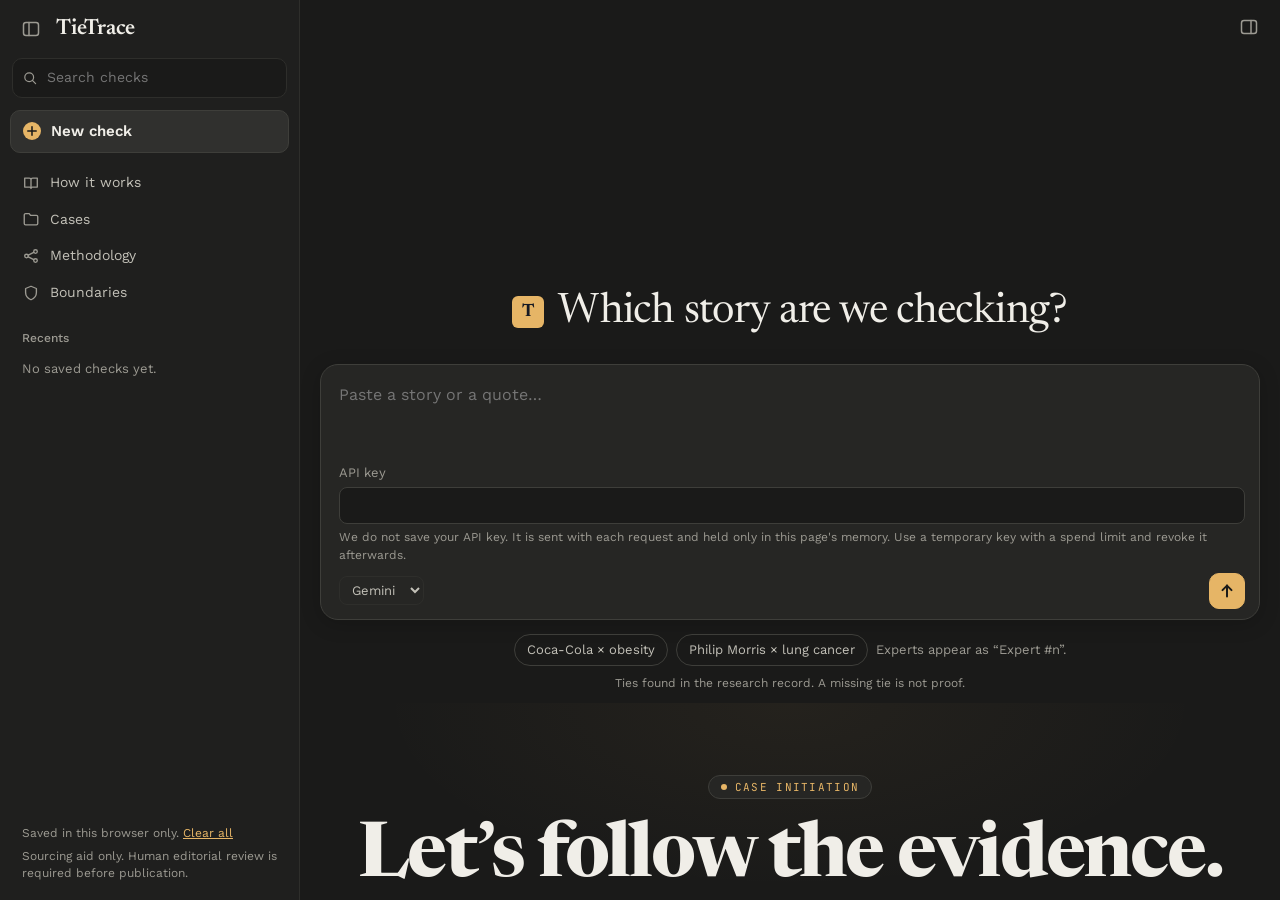
==== commit 098d3f53: "Web: claude.ai-style layout with browser-only history Sidebar (search, New check, nav, Recents), cen" ====
--- a/web/static/index.html
+++ b/web/static/index.html
@@ -6,40 +6,118 @@
 <title>TieTrace</title>
 <link rel="preconnect" href="https://fonts.googleapis.com">
 <link rel="preconnect" href="https://fonts.gstatic.com" crossorigin>
-<link rel="stylesheet" href="https://fonts.googleapis.com/css2?family=JetBrains+Mono:wght@400;500&family=Newsreader:wght@700&family=Work+Sans:wght@400;500;600;700&display=swap">
+<link rel="stylesheet" href="https://fonts.googleapis.com/css2?family=JetBrains+Mono:wght@400;500&family=Newsreader:wght@400;700&family=Work+Sans:wght@400;500;600;700&display=swap">
 <link rel="stylesheet" href="style.css">
 <link rel="stylesheet" href="landing.css">
 </head>
-<body class="is-landing">
-<div id="landing">
-<header class="lp-nav">
-  <a class="lp-brand" href="index.html" aria-label="TieTrace home"><span class="lp-logo">T</span><span><strong>TieTrace</strong><small>Public research record ledger</small></span></a>
-  <nav aria-label="Sections">
-    <a href="#lp-method">Methodology</a><a href="#lp-tiers">Evidence tiers</a><a href="#lp-scope">Scope disclosure</a><a href="#lp-gate">Editorial checkpoint</a><a href="#lp-bounds">Boundaries</a><a href="how.html">Full details</a>
+<body class="is-empty">
+<a class="skip" href="#story">Skip to the story box</a>
+<div class="app">
+<aside class="sb" id="sidebar" aria-label="Checks">
+  <div class="sb-top">
+    <button type="button" class="icon-btn" id="sb-toggle" aria-label="Close the sidebar" aria-controls="sidebar" aria-expanded="true">
+      <svg viewBox="0 0 20 20" aria-hidden="true"><rect x="2.5" y="3.5" width="15" height="13" rx="2.5"/><line x1="8" y1="3.5" x2="8" y2="16.5"/></svg>
+    </button>
+    <a class="wordmark" href="index.html">TieTrace</a>
+  </div>
+  <label class="lp-sr" for="sb-search">Search past checks</label>
+  <div class="sb-search">
+    <svg viewBox="0 0 20 20" aria-hidden="true"><circle cx="9" cy="9" r="5.5"/><line x1="13" y1="13" x2="17" y2="17"/></svg>
+    <input type="search" id="sb-search" placeholder="Search checks" autocomplete="off">
+  </div>
+  <button type="button" class="new-check" id="new-check">
+    <svg viewBox="0 0 20 20" aria-hidden="true"><line x1="10" y1="4" x2="10" y2="16"/><line x1="4" y1="10" x2="16" y2="10"/></svg>New check
+  </button>
+  <nav class="sb-nav" aria-label="Main">
+    <a href="how.html"><svg viewBox="0 0 20 20" aria-hidden="true"><path d="M3 4.5h5a2 2 0 0 1 2 2V16a1.5 1.5 0 0 0-1.5-1.5H3zM17 4.5h-5a2 2 0 0 0-2 2V16a1.5 1.5 0 0 1 1.5-1.5H17z"/></svg>How it works</a>
+    <details class="sb-cases">
+      <summary><svg viewBox="0 0 20 20" aria-hidden="true"><path d="M2.5 6V15a1.5 1.5 0 0 0 1.5 1.5h12a1.5 1.5 0 0 0 1.5-1.5V7.5A1.5 1.5 0 0 0 16 6H9.5L8 4H4a1.5 1.5 0 0 0-1.5 1.5z"/></svg>Cases</summary>
+      <button type="button" class="example" data-story="Story: Coca-Cola and obesity. The article quotes Steven Blair and James O. Hill on exercise, diet and weight. Check how connected each of them is to Coca-Cola in the research record.">Coca-Cola × obesity</button>
+      <button type="button" class="example" data-story="I'm writing about lung cancer and Philip Morris. Suggest 5 experts on lung cancer with no ties found in the research record to Philip Morris.">Philip Morris × lung cancer</button>
+    </details>
+    <a href="#lp-method" data-more><svg viewBox="0 0 20 20" aria-hidden="true"><circle cx="5" cy="10" r="2"/><circle cx="15" cy="5" r="2"/><circle cx="15" cy="15" r="2"/><line x1="7" y1="9" x2="13" y2="6"/><line x1="7" y1="11" x2="13" y2="14"/></svg>Methodology</a>
+    <a href="#lp-bounds" data-more><svg viewBox="0 0 20 20" aria-hidden="true"><path d="M10 2.5 16 5v4.5c0 3.8-2.6 6.6-6 8-3.4-1.4-6-4.2-6-8V5z"/></svg>Boundaries</a>
   </nav>
-  <a class="lp-btn ghost" href="#lp-start">Run Check</a>
-</header>
-
-<main>
+  <h2 class="sb-head" id="recents-h">Recents</h2>
+  <ul class="recents" id="history" aria-labelledby="recents-h"></ul>
+  <p class="sb-empty" id="history-empty">No saved checks yet.</p>
+  <div class="sb-foot">
+    <p>Saved in this browser only. <button type="button" class="linkish" id="clear-all">Clear all</button></p>
+    <p>Sourcing aid only. Human editorial review is required before publication.</p>
+  </div>
+</aside>
+<div class="scrim" id="scrim" hidden></div>
+
+<main class="main" id="main">
+  <div class="topbar">
+    <button type="button" class="icon-btn" id="sb-open" aria-label="Open the sidebar" aria-controls="sidebar" aria-expanded="false">
+      <svg viewBox="0 0 20 20" aria-hidden="true"><rect x="2.5" y="3.5" width="15" height="13" rx="2.5"/><line x1="8" y1="3.5" x2="8" y2="16.5"/></svg>
+    </button>
+    <span class="top-title" id="top-title"></span>
+    <button type="button" class="icon-btn" id="ev-toggle" aria-label="Show the evidence panel" aria-controls="evidence" aria-expanded="false">
+      <svg viewBox="0 0 20 20" aria-hidden="true"><rect x="2.5" y="3.5" width="15" height="13" rx="2.5"/><line x1="12" y1="3.5" x2="12" y2="16.5"/></svg>
+    </button>
+  </div>
+
+  <div class="thread" id="messages" aria-live="polite">
+    <div class="greet" id="hero">
+      <span class="lp-logo" aria-hidden="true">T</span>
+      <h1 id="chat-title">Which story are we checking?</h1>
+    </div>
+  </div>
+
+  <div class="dock">
+    <form class="composer" id="ask-form">
+      <label for="story">Story text (or a question about it)</label>
+      <textarea id="story" name="story" required maxlength="20000" rows="1" placeholder="Paste a story or a quote…"></textarea>
+      <div class="keybox" id="keybox">
+        <label for="apikey">API key</label>
+        <input type="password" id="apikey" name="apikey" autocomplete="off" spellcheck="false" maxlength="500" aria-describedby="key-notice">
+        <p class="notice" id="key-notice">We do not save your API key. It is sent with each request and held only in this page's memory. Use a temporary key with a spend limit and revoke it afterwards.</p>
+      </div>
+      <div class="c-row">
+        <div class="provider">
+          <label class="lp-sr" for="provider">Model provider</label>
+          <select id="provider" name="provider">
+            <option value="gemini" selected>Gemini</option>
+            <option value="claude">Claude</option>
+            <option value="openai">OpenAI</option>
+          </select>
+          <button type="button" class="linkish" id="own-key" hidden>Use your own key instead</button>
+        </div>
+        <button type="submit" class="send" id="send" aria-label="Run check">
+          <svg viewBox="0 0 20 20" aria-hidden="true"><line x1="10" y1="16" x2="10" y2="4"/><polyline points="5,9 10,4 15,9"/></svg>
+        </button>
+      </div>
+    </form>
+    <p class="status" id="status" role="status"></p>
+    <div class="chips" role="group" aria-label="Try a benchmark case">
+      <button type="button" class="example" data-story="Story: Coca-Cola and obesity. The article quotes Steven Blair and James O. Hill on exercise, diet and weight. Check how connected each of them is to Coca-Cola in the research record.">Coca-Cola × obesity</button>
+      <button type="button" class="example" data-story="I'm writing about lung cancer and Philip Morris. Suggest 5 experts on lung cancer with no ties found in the research record to Philip Morris.">Philip Morris × lung cancer</button>
+      <span>Experts appear as “Expert #n”.</span>
+    </div>
+    <footer class="disclaimer">Ties found in the research record. A missing tie is not proof.</footer>
+  </div>
+
+  <div class="more" id="more">
 <section class="lp-hero" id="lp-start">
   <p class="lp-pill"><span class="dot"></span>Case initiation</p>
-  <h1>Let’s follow the evidence.</h1>
+  <h2 class="lp-title">Let’s follow the evidence.</h2>
   <p class="lp-sub">Check how connected an expert quoted in a story is to a company, using documented public research records. Every tie reveals its DOI, and every “no tie found” reveals its searched scope.</p>
-  <form class="lp-box lp-form" data-landing-form>
-    <label class="lp-boxhead" for="lp-story-1">Paste manuscript, draft or quote excerpt</label>
-    <textarea id="lp-story-1" required maxlength="20000" placeholder="Paste the story here. Name the company and the experts to check."></textarea>
-    <div class="lp-boxfoot"><span>Experts appear as “Expert #n” in the results.</span><button class="lp-btn primary" type="submit">Run Check <span aria-hidden="true">→</span></button></div>
-  </form>
-  <div class="lp-chips" role="group" aria-label="Try a benchmark case"><span>Try benchmark case:</span>
-    <button type="button" class="lp-chip" data-story="Story: Coca-Cola and obesity. The article quotes Steven Blair and James O. Hill on exercise, diet and weight. Check how connected each of them is to Coca-Cola in the research record.">↗ Coca-Cola × obesity</button>
-    <button type="button" class="lp-chip" data-story="I'm writing about lung cancer and Philip Morris. Suggest 5 experts on lung cancer with no ties found in the research record to Philip Morris.">↗ Philip Morris × lung cancer</button>
-  </div>
-  <a class="lp-scroll" href="#lp-blind">Scroll to see how it works<span aria-hidden="true">↓</span></a>
+  <div class="bounds" role="group" aria-label="Investigation standard">
+    <p class="kicker">Investigation standard &amp; epistemic boundaries</p>
+    <div class="cols">
+      <div class="est"><h3>What a result establishes</h3>
+        <ul><li>A tie is a stored edge in the research record, shown with its DOI.</li><li>A “no tie” names its scope: hops, years and funder coverage.</li></ul></div>
+      <div class="not"><h3>What it does not prove</h3>
+        <ul><li>Intent, bias or editorial influence.</li><li>That a missing tie means there is none: absence is not proof.</li></ul></div>
+    </div>
+  </div>
 </section>
 
 <section class="lp-sec split" id="lp-blind">
   <div class="rv">
-    <p class="lp-k">01 / The blindspot</p>
+    <p class="lp-k">The blindspot</p>
     <h2>Unseen ties in the quotation box.</h2>
     <p>When deadline pressure hits, reporters quote authoritative academics. But funding and affiliations are buried in publication records that no one has time to read in full. TieTrace reads them and shows each tie with the paper it rests on.</p>
     <div class="lp-note"><strong>Typical deadline failure:</strong><ul><li>The expert is quoted from a press release.</li><li>Funder lines sit at the end of a paper nobody opens.</li><li>The story publishes with no record context.</li></ul></div>
@@ -54,12 +132,12 @@
 </section>
 
 <section class="lp-sec center" id="lp-method">
-  <div class="rv"><p class="lp-k">02 / Pipeline</p><h2>Four steps from text to source record.</h2><p class="lp-lead">Claude Code reads the story and resolves it against the research graph with read-only queries.</p></div>
+  <div class="rv"><p class="lp-k">Pipeline</p><h2>Four steps from text to source record.</h2><p class="lp-lead">Claude Code reads the story and resolves it against the research graph with read-only queries.</p></div>
   <div class="lp-steps">
-    <div class="lp-step rv"><b>01</b><h3>Find the experts</h3><p>Reads the story and picks the research case for the company and topic.</p></div>
-    <div class="lp-step rv"><b>02</b><h3>Look up in graph</h3><p>Names resolve to OpenAlex authors. If a name is ambiguous, you pick; it never guesses.</p></div>
-    <div class="lp-step rv"><b>03</b><h3>Trace documented ties</h3><p>Funders, affiliations and co-authors, each query shown in the live evidence panel.</p></div>
-    <div class="lp-step rv"><b>04</b><h3>Write sourcing note</h3><p>DOIs for every tie, and the scope for every “no tie found”.</p></div>
+    <div class="lp-step rv"><b>Step one</b><h3>Find the experts</h3><p>Reads the story and picks the research case for the company and topic.</p></div>
+    <div class="lp-step rv"><b>Step two</b><h3>Look up in graph</h3><p>Names resolve to OpenAlex authors. If a name is ambiguous, you pick; it never guesses.</p></div>
+    <div class="lp-step rv"><b>Step three</b><h3>Trace documented ties</h3><p>Funders, affiliations and co-authors, each query shown in the live evidence panel.</p></div>
+    <div class="lp-step rv"><b>Step four</b><h3>Write sourcing note</h3><p>DOIs for every tie, and the scope for every “no tie found”.</p></div>
   </div>
   <div class="lp-box lp-graph rv" data-draw>
     <div class="lp-boxhead"><span>Graph traversal trace</span><b class="okc">Up to 3 hops</b></div>
@@ -80,7 +158,7 @@
 </section>
 
 <section class="lp-sec center" id="lp-tiers">
-  <div class="rv"><p class="lp-k">03 / Provenance hierarchy</p><h2>Tier A1, A2, B and C.</h2><p class="lp-lead">Every documented connection is sorted into a tier, so newsrooms know what is evidence and what is context.</p></div>
+  <div class="rv"><p class="lp-k">Provenance hierarchy</p><h2>Tier A1, A2, B and C.</h2><p class="lp-lead">Every documented connection is sorted into a tier, so newsrooms know what is evidence and what is context.</p></div>
   <div class="lp-tiers">
     <article class="lp-box tier a1 rv"><div class="th"><span>Tier A1 — direct</span><small>Direct evidence</small></div><h3>Funded or affiliated, on a small paper</h3><p>Authored a small paper (25 authors or fewer) funded by the company, or listed a company affiliation on one.</p><footer>Shown with DOIs</footer></article>
     <article class="lp-box tier a2 rv"><div class="th"><span>Tier A2 — direct</span><small>Direct evidence</small></div><h3>Grant, bottler, or large paper</h3><p>Foundation grant, bottler affiliation, or the only evidence is a large multi-author paper.</p><footer>Shown with DOIs and the reason</footer></article>
@@ -91,7 +169,7 @@
 
 <section class="lp-sec split" id="lp-scope">
   <div class="rv">
-    <p class="lp-k">04 / Epistemic honesty</p>
+    <p class="lp-k">Epistemic honesty</p>
     <h2>Why “no tie found” is never bare.</h2>
     <p>A missing tie can simply mean missing data. Claiming someone has “no ties” without showing what was queried is dangerous, so TieTrace prints the bounding box of every negative finding.</p>
     <blockquote class="lp-pull">Absence of a documented record within searched indices is not proof of non-existence.</blockquote>
@@ -110,7 +188,7 @@
 </section>
 
 <section class="lp-sec center" id="lp-metrics">
-  <div class="rv"><p class="lp-k">05 / Verifiable metrics</p><h2>What we tested, honestly.</h2><p class="lp-lead">Pass rules were fixed before the runs. Failures are shown with the passes.</p></div>
+  <div class="rv"><p class="lp-k">Verifiable metrics</p><h2>What we tested, honestly.</h2><p class="lp-lead">Pass rules were fixed before the runs. Failures are shown with the passes.</p></div>
   <div class="lp-metrics">
     <div class="lp-box rv"><small>E3 known case</small><strong class="ok">4 of 4</strong><p>Publicly confirmed GEBN leaders found as Tier A with DOIs.</p></div>
     <div class="lp-box rv"><small>E8 golden tests</small><strong class="ok">15 of 15</strong><p>Pass.</p></div>
@@ -129,7 +207,7 @@
     <p class="lp-center small">No verdict ever auto-publishes</p>
   </div>
   <div class="rv">
-    <p class="lp-k">06 / Editorial gatekeeping</p>
+    <p class="lp-k">Editorial gatekeeping</p>
     <h2>Who decides: a journalist approves every note.</h2>
     <p>The model never records a verdict and never approves a sourcing note. TieTrace provides the evidence trail and puts a human checkpoint between the graph data and your published article.</p>
     <ul class="lp-checks"><li>A sourcing note can be approved only after the Verifier checks every claim.</li><li>Verdicts and approvals need a second, confirming click.</li><li>The reviewer’s name is recorded with each decision.</li></ul>
@@ -137,7 +215,7 @@
 </section>
 
 <section class="lp-sec center" id="lp-bounds">
-  <div class="rv"><p class="lp-k">07 / Forensic boundaries</p><h2>Strict ethical boundaries.</h2><p class="lp-lead">We say “ties found in the research record”. We present documented relationships and never allege motive.</p></div>
+  <div class="rv"><p class="lp-k">Forensic boundaries</p><h2>Strict ethical boundaries.</h2><p class="lp-lead">We say “ties found in the research record”. We present documented relationships and never allege motive.</p></div>
   <div class="lp-two">
     <div class="lp-box est rv"><h3><i></i>What this establishes</h3><ol><li><b>Disclosed funding:</b> a funder named on a paper, with its DOI.</li><li><b>Declared affiliations:</b> an affiliation listed on a paper.</li><li><b>Traceability:</b> every tie maps to a stored edge and a DOI.</li></ol></div>
     <div class="lp-box not rv"><h3><i></i>What it does not prove</h3><ol><li><b>Bias or wrongdoing:</b> sponsorship is not proof of altered results.</li><li><b>Editorial influence:</b> ties do not show a funder shaped the conclusions.</li><li><b>Right of reply:</b> findings are leads that need a formal inquiry before publication.</li></ol></div>
@@ -153,92 +231,29 @@
   </form>
   <p class="lp-foot">Ties found in the research record · Strict non-inference · DOI on every tie</p>
 </section>
+  </div>
 </main>
-</div>
-
-<div id="app" hidden>
-<a class="skip" href="#story">Skip to the story box</a>
-<header class="lp-nav app-nav">
-  <a class="lp-brand" href="index.html" aria-label="TieTrace home"><span class="lp-logo">T</span><span><strong>TieTrace</strong><small>Public research record ledger</small></span></a>
-  <nav aria-label="Main"><a href="index.html" aria-current="page">Check a story</a><a href="how.html">How it works</a></nav>
-  <a class="lp-btn ghost" href="index.html">+ New investigation</a>
-</header>
-
-<div class="shell">
-  <aside class="side" aria-label="Workspace">
-    <a class="cta" href="index.html">+ New Investigation</a>
-    <p class="kicker">Workspace</p>
-    <a class="navtile" href="index.html" aria-current="page">Check a story</a>
-    <a class="navtile" href="how.html">How it works</a>
-    <p class="kicker">Case templates</p>
-    <div class="examples" role="group" aria-label="Try an example">
-      <button type="button" class="example" data-story="Story: Coca-Cola and obesity. The article quotes Steven Blair and James O. Hill on exercise, diet and weight. Check how connected each of them is to Coca-Cola in the research record.">Coca-Cola × obesity</button>
-      <button type="button" class="example" data-story="I'm writing about lung cancer and Philip Morris. Suggest 5 experts on lung cancer with no ties found in the research record to Philip Morris.">Philip Morris × lung cancer</button>
-    </div>
-    <p class="legal">Sourcing aid only. Human editorial review is required before publication.</p>
-  </aside>
-
-  <main class="layout">
-    <section class="chat" aria-labelledby="chat-title">
-      <div class="scroll" id="messages" aria-live="polite">
-        <div class="intro" id="hero">
-          <p class="lp-pill"><span class="dot"></span>Case initiation</p>
-          <h1 id="chat-title">Let’s follow the evidence.</h1>
-          <p class="lead">Paste the story. TieTrace looks each quoted expert up in the research record and shows what it finds. Every tie has a DOI. Every “no tie” has a scope.</p>
-          <div class="bounds" role="group" aria-label="Investigation standard">
-            <p class="kicker">Investigation standard &amp; epistemic boundaries</p>
-            <div class="cols">
-              <div class="est"><h2>What a result establishes</h2>
-                <ul><li>A tie is a stored edge in the research record, shown with its DOI.</li><li>A “no tie” names its scope: hops, years and funder coverage.</li></ul></div>
-              <div class="not"><h2>What it does not prove</h2>
-                <ul><li>Intent, bias or editorial influence.</li><li>That a missing tie means there is none: absence is not proof.</li></ul></div>
-            </div>
-          </div>
-        </div>
-      </div>
-      <form class="composer" id="ask-form">
-        <label for="story">Story text (or a question about it)</label>
-        <textarea id="story" name="story" required maxlength="20000" placeholder="Paste the story here"></textarea>
-        <div class="provider">
-          <label for="provider">Model provider</label>
-          <select id="provider" name="provider">
-            <option value="gemini" selected>Gemini</option>
-            <option value="claude">Claude</option>
-            <option value="openai">OpenAI</option>
-          </select>
-        </div>
-        <div class="keybox" id="keybox">
-          <label for="apikey">API key</label>
-          <input type="password" id="apikey" name="apikey" autocomplete="off" spellcheck="false" maxlength="500" aria-describedby="key-notice">
-          <p class="notice" id="key-notice">We do not save your API key. It is sent with each request and held only in this page's memory. Use a temporary key with a spend limit and revoke it afterwards.</p>
-        </div>
-        <button type="button" class="linkish" id="own-key" hidden>Use your own key instead</button>
-        <div class="row">
-          <span class="status" id="status" role="status"></span>
-          <button type="submit" class="primary" id="send">Run Check</button>
-        </div>
-      </form>
-    </section>
-
-    <aside class="evidence" aria-labelledby="ev-title">
-      <div class="pane-head">
-        <p class="kicker">Evidence inspector</p>
-        <h2 id="ev-title">Live evidence</h2>
-        <p>Each tool as it runs, with the exact read-only Cypher it returned.</p>
-      </div>
-      <div class="scroll">
-        <p class="empty" id="ev-empty">Nothing has run yet.</p>
-        <ol class="steps" id="steps"></ol>
-      </div>
-      <div class="protocol">
-        <p class="kicker">Newsroom protocol</p>
-        <ol><li><strong>Experts are anonymous</strong> (“Expert #n”) unless the case is public.</li><li><strong>Ties found in the research record.</strong> We never say “independent” or “conflicted”.</li></ol>
-      </div>
-    </aside>
-  </main>
-</div>
-
-<footer class="foot">Ties found in the research record. A missing tie is not proof.</footer>
+
+<aside class="evidence" id="evidence" aria-labelledby="ev-title" hidden>
+  <div class="pane-head">
+    <div>
+      <p class="kicker">Evidence inspector</p>
+      <h2 id="ev-title">Live evidence</h2>
+    </div>
+    <button type="button" class="icon-btn" id="ev-close" aria-label="Hide the evidence panel">
+      <svg viewBox="0 0 20 20" aria-hidden="true"><line x1="5" y1="5" x2="15" y2="15"/><line x1="15" y1="5" x2="5" y2="15"/></svg>
+    </button>
+  </div>
+  <p class="pane-sub">Each tool as it runs, with the exact read-only Cypher it returned.</p>
+  <div class="scroll">
+    <p class="empty" id="ev-empty">Nothing has run yet.</p>
+    <ol class="steps" id="steps"></ol>
+  </div>
+  <div class="protocol">
+    <p class="kicker">Newsroom protocol</p>
+    <ol><li><strong>Experts are anonymous</strong> (“Expert #n”) unless the case is public.</li><li><strong>Ties found in the research record.</strong> We never use verdict words about a person.</li></ol>
+  </div>
+</aside>
 </div>
 <script src="app.js"></script>
 <script src="landing.js"></script>
--- a/web/static/style.css
+++ b/web/static/style.css
@@ -1,107 +1,185 @@
-/* TieTrace web app (WebApp.md W1). Dark graph look; plain CSS, no build step. */
+/* TieTrace web app (WebApp.md W1). Dark, calm, chat-style layout; plain CSS, no build step. */
 :root {
-  --bg: #0f131d;
-  --panel: #202631;
-  --panel-2: #292f3b;
-  --side: #191e28;
-  --line: #424958;
-  --line-soft: #343947;
-  --text: #f2f3f5;
-  --muted: #8e98aa;
-  --body2: #b5bdca;
+  --bg: #1a1a19;
+  --side: #1f1f1e;
+  --panel: #262624;
+  --panel-2: #30302e;
+  --line: #3e3e3a;
+  --line-soft: #2e2e2b;
+  --text: #f0eee8;
+  --muted: #9c9a92;
+  --body2: #c3c1b8;
   --accent: #e6b566;
   --accent-hover: #f5c678;
-  --accent-dim: #596477;
-  --ok: #78b99c; --ok-bg: #24382f; --ok-fg: #cde8d9;
+  --accent-dim: #6d6450;
+  --ok: #78b99c; --ok-bg: #22342b; --ok-fg: #cde8d9;
   --mono: "JetBrains Mono", ui-monospace, "SFMono-Regular", Menlo, Consolas, monospace;
   --sans: "Work Sans", system-ui, -apple-system, "Segoe UI", Roboto, Arial, sans-serif;
   --serif: "Newsreader", Georgia, "Times New Roman", serif;
-  --a1-bg: #3b2e1e;  --a1-fg: #f0c78f;
+  --a1-bg: #3b2e1e; --a1-fg: #f0c78f;
   --a2-bg: #3b2e1e; --a2-fg: #f0c78f;
   --b-bg: #29384a;  --b-fg: #b3c7ee;
-  --c-bg: #292f3b;  --c-fg: #b5bdca;
-  --none-bg: #24382f; --none-fg: #cde8d9;
+  --c-bg: #30302e;  --c-fg: #c3c1b8;
+  --none-bg: #22342b; --none-fg: #cde8d9;
   --err-bg: #362225; --err-fg: #f5c4c6;
 }
 
 * { box-sizing: border-box; }
 html, body { margin: 0; }
-body {
-  background: var(--bg);
-  color: var(--text);
-  font: 15px/1.55 var(--sans);
-  height: 100vh; display: flex; flex-direction: column; padding-bottom: 44px;
-}
+body { background: var(--bg); color: var(--text); font: 15px/1.55 var(--sans); }
 a { color: var(--accent); }
-a:focus-visible, button:focus-visible, textarea:focus-visible, input:focus-visible, summary:focus-visible {
+a:focus-visible, button:focus-visible, textarea:focus-visible, input:focus-visible, select:focus-visible, summary:focus-visible {
   outline: 2px solid var(--accent); outline-offset: 2px;
 }
 .skip { position: absolute; left: -999px; }
-.skip:focus { left: 16px; top: 8px; background: var(--panel); padding: 6px 10px; z-index: 10; }
-
-/* header */
-.top {
-  display: flex; align-items: center; justify-content: space-between; gap: 16px;
-  padding: 12px 20px; border-bottom: 1px solid var(--line); background: var(--panel);
-}
-.brand { display: flex; align-items: center; gap: 10px; color: var(--text); text-decoration: none; font-weight: 650; letter-spacing: .2px; }
-.brand svg { width: 34px; height: 24px; }
-.top nav a { color: var(--muted); text-decoration: none; margin-left: 18px; }
-.top nav a[aria-current="page"] { color: var(--text); border-bottom: 2px solid var(--accent); padding-bottom: 2px; }
-
-/* chat page layout: chat left, evidence right */
-.layout { display: grid; grid-template-columns: minmax(0, 1fr) 370px; gap: 0; min-width: 0; height: 100%; }
-.chat, .evidence { min-height: 0; display: flex; flex-direction: column; }
-.chat { border-right: 1px solid var(--line); }
-.evidence { background: var(--side); }
-.pane-head { padding: 14px 20px 10px; border-bottom: 1px solid var(--line); }
-.pane-head h1, .pane-head h2 { margin: 0; font-size: 19px; font-weight: 600; }
-.pane-head p { margin: 2px 0 0; color: var(--muted); font-size: 13px; }
-.scroll { overflow-y: auto; flex: 1; padding: 16px 20px; }
-
-.hero-mini { display: flex; gap: 16px; align-items: center; margin-bottom: 14px; }
-.hero-mini svg { width: 120px; height: 72px; flex: none; }
-.hero-mini p { margin: 0; color: var(--muted); }
-.examples { display: flex; flex-wrap: wrap; gap: 8px; margin: 6px 0 16px; }
-.examples span { color: var(--muted); font-size: 13px; width: 100%; }
+.skip:focus { left: 16px; top: 8px; background: var(--panel); padding: 6px 10px; z-index: 30; }
+.lp-sr, .composer > label[for="story"] { position: absolute; width: 1px; height: 1px; overflow: hidden; clip: rect(0 0 0 0); white-space: nowrap; }
+[hidden] { display: none !important; }
+svg[viewBox="0 0 20 20"] { stroke: currentColor; fill: none; stroke-width: 1.5; stroke-linecap: round; stroke-linejoin: round; }
 
 button {
   font: inherit; color: var(--text); background: var(--panel-2); border: 1px solid var(--line);
   border-radius: 8px; padding: 7px 12px; cursor: pointer;
 }
 button:hover { border-color: var(--accent-dim); }
-button.primary { background: var(--accent); color: #151923; border-color: var(--accent); font-weight: 600; }
+button.primary { background: var(--accent); color: #1a1a19; border-color: var(--accent); font-weight: 600; }
 button.primary:hover { background: var(--accent-hover); }
 button.danger { border-color: #7a3a3a; }
 button:disabled { opacity: .55; cursor: not-allowed; }
-
-.composer { border-top: 1px solid var(--line); padding: 12px 20px; display: grid; gap: 8px; }
-.composer label { font-size: 13px; color: var(--muted); }
-textarea, input[type="text"] {
+textarea, input[type="text"], input[type="password"], input[type="search"], select {
   width: 100%; font: inherit; color: var(--text); background: var(--panel); border: 1px solid var(--line);
   border-radius: 8px; padding: 9px 10px;
 }
-textarea { min-height: 76px; resize: vertical; }
-.composer .row { display: flex; justify-content: space-between; align-items: center; gap: 8px; }
+.linkish { background: none; border: 0; padding: 0; color: var(--accent); text-decoration: underline; font-size: inherit; }
+.icon-btn { display: inline-grid; place-items: center; width: 34px; height: 34px; padding: 0; background: transparent; border: 0; color: var(--muted); border-radius: 8px; flex: none; }
+.icon-btn:hover { background: var(--panel-2); color: var(--text); }
+.icon-btn svg { width: 20px; height: 20px; }
+code { font: 13px var(--mono); background: var(--panel-2); padding: 1px 5px; border-radius: 4px; }
 .status { color: var(--muted); font-size: 13px; }
 
+/* ---------- shell: sidebar | main | evidence ---------- */
+.app { display: flex; height: 100vh; height: 100dvh; overflow: hidden; }
+.sb {
+  width: 300px; flex: none; display: flex; flex-direction: column; gap: 4px; padding: 10px 10px 12px;
+  background: var(--side); border-right: 1px solid var(--line-soft); overflow-y: auto;
+}
+body.sb-collapsed .sb { display: none; }
+.sb-top { display: flex; align-items: center; gap: 8px; padding: 2px 4px 8px; }
+.wordmark { font: 600 22px/1 var(--serif); color: var(--text); text-decoration: none; letter-spacing: -.01em; }
+.sb-search { position: relative; margin: 0 2px 6px; }
+.sb-search svg { position: absolute; left: 10px; top: 50%; width: 16px; height: 16px; transform: translateY(-50%); color: var(--muted); }
+.sb-search input { padding: 8px 10px 8px 34px; border-radius: 10px; background: var(--bg); border-color: var(--line-soft); font-size: 14px; }
+.new-check {
+  display: flex; align-items: center; gap: 10px; width: 100%; margin: 2px 0 8px; padding: 9px 12px; border-radius: 10px;
+  background: var(--panel-2); border: 1px solid var(--line); font-weight: 600; text-align: left;
+}
+.new-check svg { width: 18px; height: 18px; padding: 2px; border-radius: 50%; background: var(--accent); color: #1a1a19; stroke-width: 2.2; }
+.new-check:hover { background: var(--panel); border-color: var(--accent-dim); }
+.sb-nav { display: grid; gap: 1px; margin-bottom: 10px; }
+.sb-nav a, .sb-nav summary {
+  display: flex; align-items: center; gap: 10px; padding: 7px 12px; border-radius: 8px; color: var(--body2);
+  text-decoration: none; font-size: 14px; cursor: pointer; list-style: none;
+}
+.sb-nav summary::-webkit-details-marker { display: none; }
+.sb-nav svg { width: 18px; height: 18px; color: var(--muted); flex: none; }
+.sb-nav a:hover, .sb-nav summary:hover { background: var(--panel); color: var(--text); }
+.sb-cases .example { display: block; width: calc(100% - 28px); margin: 2px 0 2px 28px; padding: 6px 12px; text-align: left; font-size: 13px; background: transparent; border: 0; color: var(--body2); border-radius: 8px; }
+.sb-cases .example:hover { background: var(--panel); color: var(--text); }
+.sb-head { margin: 6px 12px 4px; font: 500 12px var(--sans); color: var(--muted); }
+.recents { list-style: none; margin: 0; padding: 0; display: grid; gap: 1px; }
+.recents li { position: relative; display: flex; align-items: center; border-radius: 8px; }
+.recents li:hover, .recents li:focus-within { background: var(--panel); }
+.recents li[aria-current="true"] { background: var(--panel-2); }
+.recents .open {
+  flex: 1; min-width: 0; display: block; width: 100%; padding: 7px 36px 7px 12px; background: none; border: 0; border-radius: 8px; text-align: left;
+  font-size: 14px; color: var(--body2); white-space: nowrap; overflow: hidden; text-overflow: ellipsis;
+}
+.recents li[aria-current="true"] .open { color: var(--text); }
+.recents .del { position: absolute; right: 4px; top: 50%; transform: translateY(-50%); width: 28px; height: 28px; padding: 0; font-size: 16px; background: none; border: 0; color: var(--muted); opacity: 0; }
+.recents li:hover .del, .recents .del:focus-visible { opacity: 1; }
+.recents .del:hover { color: var(--err-fg); }
+@media (hover: none) { .recents .del { opacity: 1; } }
+.sb-empty { margin: 2px 12px; font-size: 13px; color: var(--muted); }
+.sb-foot { margin-top: auto; padding: 14px 12px 0; font-size: 12px; line-height: 17px; color: var(--muted); }
+.sb-foot p { margin: 0 0 6px; }
+.scrim { display: none; }
+
+.main { flex: 1; min-width: 0; display: flex; flex-direction: column; position: relative; overflow: hidden; }
+.topbar { display: flex; align-items: center; gap: 8px; padding: 10px 14px; flex: none; }
+.top-title { flex: 1; min-width: 0; font-size: 14px; color: var(--body2); white-space: nowrap; overflow: hidden; text-overflow: ellipsis; }
+#sb-open { visibility: hidden; }
+body.sb-collapsed #sb-open { visibility: visible; }
+
+/* thread: a centred column */
+.thread { flex: 1; overflow-y: auto; padding: 8px 20px 24px; }
+.thread > * { max-width: 760px; margin-left: auto; margin-right: auto; }
+.greet { display: flex; align-items: center; justify-content: center; gap: 14px; }
+.greet h1 { margin: 0; font: 400 clamp(30px, 4.2vw, 42px)/1.15 var(--serif); letter-spacing: -.015em; text-align: center; }
+.greet .lp-logo { flex: none; }
+.dock { flex: none; padding: 0 20px 10px; }
+.dock > * { max-width: 760px; margin-left: auto; margin-right: auto; }
+.more { display: none; }
+
+/* empty state: the greeting and composer centred, Abdul's sections below the fold */
+body.is-empty .main { overflow-y: auto; }
+body.is-empty .thread { flex: none; overflow: visible; padding-top: max(40px, calc(36vh - 90px)); padding-bottom: 28px; }
+body.is-empty .dock > * { max-width: 1000px; }
+body.is-empty .more { display: block; }
+.chips { display: none; }
+body.is-empty .chips { display: flex; flex-wrap: wrap; align-items: center; justify-content: center; gap: 8px; margin-top: 14px; font-size: 13px; color: var(--muted); }
+.chips .example { padding: 5px 12px; border-radius: 999px; font-size: 13px; background: transparent; border-color: var(--line); color: var(--body2); }
+.chips .example:hover { border-color: var(--accent-dim); color: var(--text); }
+body.is-empty .lp-hero { min-height: 0; padding-top: 72px; }
+
+/* composer */
+.composer {
+  background: var(--panel); border: 1px solid var(--line); border-radius: 18px; padding: 14px 14px 10px 18px;
+  box-shadow: 0 4px 20px rgba(0,0,0,.18); display: grid; gap: 8px;
+}
+.composer:focus-within { border-color: #57564f; outline: 2px solid var(--accent); outline-offset: 2px; }
+.composer textarea {
+  background: transparent; border: 0; padding: 4px 0; outline: 0; resize: none; font-size: 16px; line-height: 24px;
+  min-height: 52px; max-height: 40vh; field-sizing: content;
+}
+body.is-empty .composer textarea { min-height: 76px; }
+.c-row { display: flex; align-items: center; justify-content: space-between; gap: 10px; }
+.provider { display: flex; align-items: center; gap: 10px; min-width: 0; flex-wrap: wrap; }
+.provider select { width: auto; max-width: 240px; padding: 5px 8px; font-size: 13px; color: var(--body2); background: transparent; border-color: var(--line-soft); border-radius: 8px; }
+.provider .linkish { font-size: 12.5px; }
+.send { width: 36px; height: 36px; padding: 0; display: grid; place-items: center; flex: none; border-radius: 10px; background: var(--accent); border-color: var(--accent); color: #1a1a19; }
+.send:hover { background: var(--accent-hover); }
+.send svg { width: 18px; height: 18px; stroke-width: 2.2; }
+.keybox { display: grid; gap: 4px; font-size: 13px; color: var(--muted); }
+.keybox input { background: var(--bg); padding: 7px 10px; }
+.notice { margin: 0; color: var(--muted); font-size: 12px; }
+.dock .status { margin: 6px 4px 0; min-height: 0; text-align: center; }
+.dock .status:empty { display: none; }
+.disclaimer { margin-top: 8px; text-align: center; font-size: 12px; color: var(--muted); }
+
 /* messages */
-.msg { margin: 0 0 14px; }
-.msg.user { background: var(--panel-2); border: 1px solid var(--line); border-radius: 10px; padding: 10px 12px; white-space: pre-wrap; }
-.msg.reply p { margin: 0 0 8px; white-space: pre-wrap; }
-.msg.reply ul, .msg.reply ol { margin: 0 0 8px; padding-left: 20px; }
+.msg { margin-top: 0; margin-bottom: 16px; }
+.msg.user {
+  width: fit-content; max-width: min(85%, 600px); margin-left: auto; margin-right: 0; background: var(--panel-2);
+  border-radius: 16px; padding: 10px 16px; white-space: pre-wrap; overflow-wrap: anywhere; line-height: 24px;
+}
+.thread > .msg.user { margin-right: max(0px, calc((100% - 760px) / 2)); }
+.msg.reply { color: var(--body2); line-height: 26px; overflow-wrap: anywhere; }
+.msg.reply strong { color: var(--text); }
+.msg.reply p { margin: 0 0 10px; white-space: pre-wrap; }
+.msg.reply ul, .msg.reply ol { margin: 0 0 10px; padding-left: 22px; }
 .msg.reply li { margin: 2px 0; }
 .msg.error { background: var(--err-bg); color: var(--err-fg); border-radius: 10px; padding: 10px 12px; }
 
 .cards { display: grid; gap: 10px; margin: 8px 0; }
-.card { background: var(--panel); border: 1px solid var(--line); border-radius: 12px; padding: 1.25rem; }
-.card h3 { margin: 0 0 4px; font-size: 15px; display: flex; align-items: center; gap: 8px; flex-wrap: wrap; }
+.cards:empty { display: none; }
+.card { background: var(--panel); border: 1px solid var(--line-soft); border-radius: 14px; padding: 16px 18px; }
+.card h3 { margin: 0 0 6px; font: 600 18px var(--serif); display: flex; align-items: center; gap: 8px; flex-wrap: wrap; color: var(--text); }
 .card .basis { color: var(--muted); font-size: 13px; margin: 0 0 6px; }
 .card ul { margin: 6px 0 0; padding-left: 18px; }
 .card li { margin: 3px 0; font-size: 14px; }
 .card .meta { color: var(--muted); }
-.scope { font-size: 13px; background: var(--none-bg); color: var(--none-fg); border-radius: 8px; padding: 8px 10px; margin-top: 8px; }
-.chip { display: inline-block; font: 600 12px/1 var(--mono); padding: 4px 8px; border-radius: 999px; }
+.scope { font-size: 13px; background: var(--none-bg); color: var(--none-fg); border: 1px solid #36574a; border-radius: 8px; padding: 8px 10px; margin-top: 8px; }
+.chip { display: inline-block; font: 500 12px/1 var(--mono); letter-spacing: .04em; padding: 4px 8px; border-radius: 999px; }
 .chip.A1 { background: var(--a1-bg); color: var(--a1-fg); }
 .chip.A2 { background: var(--a2-bg); color: var(--a2-fg); }
 .chip.B { background: var(--b-bg); color: var(--b-fg); }
@@ -113,32 +191,74 @@
 .inline-form .row { display: flex; gap: 8px; flex-wrap: wrap; }
 .confirm-text { color: var(--a2-fg); font-size: 14px; margin: 0; }
 pre.md { white-space: pre-wrap; background: var(--bg); border: 1px solid var(--line); border-radius: 8px; padding: 10px; font: 13px/1.5 var(--mono); max-height: 360px; overflow: auto; }
-.picker fieldset { border: 1px solid var(--line); border-radius: 10px; padding: 10px 12px; margin: 0 0 10px; }
-.picker legend { padding: 0 4px; font-weight: 600; }
+.picker fieldset { border: 1px solid var(--line); border-radius: 12px; padding: 10px 14px; margin: 0 0 10px; }
+.picker legend { padding: 0 4px; font-weight: 600; color: var(--text); }
 .picker label { display: block; padding: 4px 0; }
 
-/* evidence panel */
+.msg.auth { background: var(--panel); border: 1px solid #2f5f58; border-radius: 12px; padding: 12px 14px; margin-top: 8px; }
+.msg.auth ol { margin: 8px 0 8px 18px; padding: 0; }
+.msg.auth .row { display: flex; gap: 8px; flex-wrap: wrap; margin: 10px 0 6px; }
+
+/* evidence panel (toggled from the top-right icon) */
+.evidence { width: 400px; flex: none; display: flex; flex-direction: column; min-height: 0; background: var(--side); border-left: 1px solid var(--line-soft); }
+.pane-head { display: flex; align-items: flex-start; justify-content: space-between; gap: 8px; padding: 16px 16px 0 20px; }
+.pane-head h2 { margin: 0; font: 600 20px var(--serif); }
+.pane-sub { margin: 4px 20px 10px; color: var(--muted); font-size: 13px; }
+.kicker { margin: 0 0 4px; font: 400 11px var(--mono); letter-spacing: .12em; text-transform: uppercase; color: var(--accent); }
+.evidence .scroll { flex: 1; overflow-y: auto; padding: 6px 20px 16px; }
 .steps { list-style: none; margin: 0; padding: 0; display: grid; gap: 10px; }
-.step { border: 1px solid var(--line); border-radius: 10px; padding: 10px 12px; background: var(--panel-2); }
-.step .name { font: 600 13px var(--mono); color: var(--accent); }
-.step .state { font-size: 12px; color: var(--muted); margin-left: 6px; }
+.step { border: 1px solid var(--line-soft); border-radius: 12px; padding: 10px 12px; background: var(--panel); }
+.step .name { font: 500 12px var(--mono); letter-spacing: .04em; text-transform: uppercase; color: var(--accent); }
+.step .state { font: 400 11px var(--mono); color: var(--muted); margin-left: 6px; }
 .step.failed .state { color: var(--err-fg); }
 .step .line { font-size: 12.5px; color: var(--muted); margin: 4px 0 0; }
 .step details { margin-top: 6px; }
 .step summary { cursor: pointer; font-size: 12.5px; color: var(--muted); }
 pre.cypher {
   margin: 6px 0 0; padding: 8px 10px; background: var(--bg); border: 1px solid var(--line); border-radius: 6px;
-  font: 12px/1.5 var(--mono); color: #d8dce5; white-space: pre-wrap; word-break: break-word;
+  font: 12px/1.5 var(--mono); color: #d8d6cf; white-space: pre-wrap; word-break: break-word;
 }
 .empty { color: var(--muted); font-size: 14px; }
-
-/* footer */
-.foot {
-  position: fixed; left: 0; right: 0; bottom: 0; height: 44px; display: flex; align-items: center; justify-content: center;
-  background: var(--panel); border-top: 1px solid var(--line); color: var(--muted); font-size: 13px; padding: 0 16px; text-align: center;
-}
-
-/* How It Works */
+.protocol { border-top: 1px solid var(--line-soft); padding: 12px 20px 14px; font-size: 13px; color: var(--body2); }
+.protocol ol { margin: 0; padding-left: 18px; }
+.protocol strong { color: var(--text); }
+@media (prefers-reduced-motion: no-preference) {
+  .step.running .name::after { content: " …"; }
+  .evidence { animation: slide-in .18s ease-out; }
+  @keyframes slide-in { from { transform: translateX(24px); opacity: 0; } }
+}
+
+/* boundaries box (empty state, below the fold) */
+.bounds { width: 100%; max-width: 896px; background: var(--side); border: 1px solid var(--line); border-radius: 12px; padding: 14px 16px 16px; text-align: left; }
+.bounds .cols { display: grid; grid-template-columns: 1fr 1fr; gap: 12px; }
+.bounds h3 { margin: 0 0 6px !important; font: 500 11px/16px var(--mono); letter-spacing: .06em; text-transform: uppercase; }
+.bounds ul { margin: 0; padding-left: 18px; font-size: 13px; line-height: 20px; }
+.bounds .est, .bounds .not { border-radius: 6px; padding: 10px 12px; }
+.bounds .est { background: var(--ok-bg); border: 1px solid #4b8570; } .bounds .est h3 { color: var(--ok); } .bounds .est ul { color: var(--ok-fg); }
+.bounds .not { background: var(--err-bg); border: 1px solid #8a5558; } .bounds .not h3 { color: #c96f72; } .bounds .not ul { color: var(--body2); }
+
+/* narrow screens: the sidebar and the evidence panel become drawers */
+@media (max-width: 900px) {
+  .sb { position: fixed; inset: 0 auto 0 0; z-index: 20; width: min(300px, 86vw); transform: translateX(-100%); transition: transform .2s ease; }
+  body.sb-open .sb { transform: none; }
+  body.sb-open .scrim { display: block; position: fixed; inset: 0; z-index: 15; background: rgba(0,0,0,.5); }
+  body.sb-collapsed .sb { display: flex; }
+  #sb-open { visibility: visible; }
+  .evidence { position: fixed; inset: 0 0 0 auto; z-index: 18; width: min(400px, 92vw); box-shadow: -8px 0 30px rgba(0,0,0,.4); }
+  .thread, .dock { padding-left: 16px; padding-right: 16px; }
+  .bounds .cols { grid-template-columns: 1fr; }
+  .greet { flex-direction: column; gap: 10px; }
+  .provider select { max-width: 170px; }
+}
+
+/* ---------- How It Works page ---------- */
+body.how-page { padding-bottom: 44px; }
+.top { display: flex; align-items: center; justify-content: space-between; gap: 16px; padding: 12px 20px; border-bottom: 1px solid var(--line-soft); background: var(--side); }
+.brand { display: flex; align-items: center; gap: 10px; color: var(--text); text-decoration: none; font: 600 20px var(--serif); }
+.brand svg { width: 34px; height: 24px; }
+.top nav a { color: var(--muted); text-decoration: none; margin-left: 18px; }
+.top nav a:hover { color: var(--text); }
+.top nav a[aria-current="page"] { color: var(--text); border-bottom: 2px solid var(--accent); padding-bottom: 2px; }
 .how { max-width: 860px; margin: 0 auto; padding: 24px 20px 40px; }
 .hero { display: grid; grid-template-columns: 1fr 260px; gap: 24px; align-items: center; padding: 18px 0 26px; border-bottom: 1px solid var(--line); }
 .hero h1 { font-family: var(--serif); font-size: 30px; line-height: 1.2; margin: 0 0 10px; }
@@ -154,79 +274,14 @@
 .how .stat { font: 600 15px var(--mono); color: var(--accent); }
 .fail { color: var(--err-fg); font-weight: 650; }
 .pass { color: var(--none-fg); font-weight: 650; }
-code { font: 13px var(--mono); background: var(--panel-2); padding: 1px 5px; border-radius: 4px; }
-
-@media (max-width: 1100px) {
-  .shell { grid-template-columns: 64px minmax(0, 1fr); }
-  .side .cta, .side .kicker, .side .legal, .side .examples { display: none; }
+.foot {
+  position: fixed; left: 0; right: 0; bottom: 0; height: 44px; display: flex; align-items: center; justify-content: center;
+  background: var(--side); border-top: 1px solid var(--line-soft); color: var(--muted); font: 400 12px var(--mono); padding: 0 16px; text-align: center;
 }
 @media (max-width: 900px) {
-  body { height: auto; display: block; }
-  .shell { display: block; }
-  .side { flex-direction: row; flex-wrap: wrap; padding: 10px 16px; border-right: 0; border-bottom: 1px solid var(--line-soft); }
-  .layout { grid-template-columns: 1fr; height: auto; }
-  .chat { border-right: 0; border-bottom: 1px solid var(--line); }
-  .scroll { overflow: visible; }
   .hero { grid-template-columns: 1fr; }
   .hero svg { max-width: 260px; }
   .top { padding: 10px 16px; }
   .top nav a { margin-left: 12px; }
-  .scroll, .composer, .pane-head { padding-left: 16px; padding-right: 16px; }
   .how table { display: block; overflow-x: auto; }
 }
-@media (prefers-reduced-motion: no-preference) {
-  .step.running .name::after { content: " …"; }
-}
-
-.msg.auth { background: var(--panel, #1a222b); border: 1px solid #2f5f58; border-radius: 10px; padding: 12px 14px; margin-top: 8px; }
-.msg.auth ol { margin: 8px 0 8px 18px; padding: 0; }
-.msg.auth .row { display: flex; gap: 8px; flex-wrap: wrap; margin: 10px 0 6px; }
-.msg.auth a[hidden] { display: none; }
-
-/* agent provider + key box */
-.provider { display: grid; gap: 4px; }
-select, input[type="password"] {
-  width: 100%; font: inherit; color: var(--text); background: var(--panel); border: 1px solid var(--line);
-  border-radius: 8px; padding: 9px 10px;
-}
-.keybox { display: grid; gap: 4px; }
-.keybox[hidden], .linkish[hidden] { display: none; }
-.notice { margin: 0; color: var(--muted); font-size: 12.5px; }
-.linkish { justify-self: start; background: none; border: 0; padding: 2px 0; color: var(--accent); text-decoration: underline; }
-
-/* Forensic Editorial shell (DESIGN.md): left deck, centre workspace, right inspector */
-.top { height: 64px; background: var(--side); border-bottom: 1px solid var(--line-soft); flex: none; }
-.brand { font: 600 18px var(--sans); }
-.top nav a:hover { color: var(--text); }
-.shell { display: grid; grid-template-columns: 250px minmax(0, 1fr); flex: 1; min-height: 0; }
-.side { background: var(--side); border-right: 1px solid var(--line-soft); padding: 16px; display: flex; flex-direction: column; gap: 4px; overflow-y: auto; }
-.cta { display: block; text-align: center; padding: 10px 12px; border-radius: 8px; background: var(--accent); color: #151923; font-weight: 600; text-decoration: none; margin-bottom: 12px; }
-.cta:hover { background: var(--accent-hover); }
-.navtile { padding: 8px 12px; border-radius: 8px; color: var(--body2); text-decoration: none; }
-.navtile:hover { background: var(--panel-2); }
-.navtile[aria-current="page"] { background: var(--panel-2); color: var(--text); border: 1px solid var(--line); }
-.kicker { margin: 14px 0 6px; font: 700 12px/16px var(--sans); letter-spacing: .06em; text-transform: uppercase; color: var(--muted); display: flex; align-items: center; gap: 8px; }
-.kicker .dot { width: 6px; height: 6px; border-radius: 50%; background: var(--accent); }
-.side .examples { flex-direction: column; margin: 0; }
-.side .example { text-align: left; width: 100%; }
-.legal { margin-top: auto; padding-top: 16px; font-size: 11px; line-height: 16px; color: var(--muted); }
-.layout { min-height: 0; }
-.chat { border-right: 1px solid var(--line-soft); }
-.intro h1 { font: 700 32px/40px var(--serif); letter-spacing: -.02em; margin: 4px 0 8px; }
-.intro .lead { margin: 0 0 20px; color: var(--body2); max-width: 60ch; }
-.bounds { background: var(--side); border: 1px solid var(--line); border-radius: 12px; padding: 4px 16px 16px; }
-.bounds .cols { display: grid; grid-template-columns: 1fr 1fr; gap: 12px; }
-.bounds h2 { margin: 0 0 6px; font: 700 11px/16px var(--sans); letter-spacing: .06em; text-transform: uppercase; }
-.bounds ul { margin: 0; padding-left: 18px; font-size: 13px; line-height: 20px; }
-.bounds .est, .bounds .not { border-radius: 6px; padding: 10px 12px; }
-.bounds .est { background: var(--ok-bg); } .bounds .est h2 { color: var(--ok); } .bounds .est ul { color: var(--ok-fg); }
-.bounds .not { background: var(--err-bg); } .bounds .not h2 { color: #c96f72; } .bounds .not ul { color: var(--body2); }
-.composer { background: var(--panel); border: 1px solid var(--line); border-radius: 12px; margin: 0 20px 16px; padding: 16px; }
-.composer:focus-within { border-color: var(--accent); }
-.composer textarea { background: transparent; border: 0; padding: 0; outline: 0; }
-.composer select, .composer input[type="password"] { background: var(--panel-2); }
-.protocol { border-top: 1px solid var(--line); padding: 4px 20px 14px; font-size: 13px; color: var(--body2); }
-.protocol ol { margin: 0; padding-left: 18px; }
-.step { background: var(--panel); }
-.foot { background: var(--side); border-top: 1px solid var(--line-soft); }
-@media (max-width: 600px) { .bounds .cols { grid-template-columns: 1fr; } .composer { margin: 0 16px 16px; } }
--- a/web/static/landing.css
+++ b/web/static/landing.css
@@ -1,20 +1,9 @@
 /* Landing page (Figma "TieTrace - Landing Page"). Uses the tokens from style.css. */
-body.is-landing { height: auto; display: block; padding-bottom: 0; background: linear-gradient(90deg, #0f131d, #12161f); }
-#app { display: contents; }
-#app[hidden], #landing[hidden] { display: none; }
-#landing { color: var(--text); }
-#landing h1, #landing h2, #landing h3 { margin: 0; }
-.lp-sr { position: absolute; left: -999px; }
+/* Abdul's sections now sit below the fold of the empty chat state (Aaryan, Oct 18). */
+.more { color: var(--text); }
+.more h1, .more h2, .more h3 { margin: 0; }
 
-/* nav */
-.lp-nav { position: sticky; top: 0; z-index: 5; display: flex; align-items: center; gap: 24px; padding: 14px 32px; background: rgba(15,19,29,.92); border-bottom: 1px solid var(--line-soft); backdrop-filter: blur(6px); }
-.lp-brand { display: flex; align-items: center; gap: 12px; color: var(--text); text-decoration: none; }
-.lp-brand strong { display: block; font: 700 18px var(--serif); }
-.lp-brand small { display: block; font: 400 11px var(--mono); letter-spacing: .08em; text-transform: uppercase; color: var(--muted); }
 .lp-logo { width: 32px; height: 32px; display: grid; place-items: center; border-radius: 6px; background: var(--accent); color: #151923; font: 700 18px var(--serif); }
-.lp-nav nav { display: flex; gap: 20px; margin-left: auto; flex-wrap: wrap; }
-.lp-nav nav a { font: 400 11px var(--mono); letter-spacing: .08em; text-transform: uppercase; color: var(--muted); text-decoration: none; }
-.lp-nav nav a:hover { color: var(--text); }
 .lp-btn { display: inline-flex; align-items: center; gap: 8px; padding: 10px 16px; border-radius: 8px; font: 600 14px var(--sans); text-decoration: none; cursor: pointer; border: 1px solid var(--line); background: transparent; color: var(--text); }
 .lp-btn.primary { background: var(--accent); border-color: var(--accent); color: #151923; }
 .lp-btn.primary:hover { background: var(--accent-hover); }
@@ -24,7 +13,7 @@
 .lp-hero { min-height: calc(100vh - 64px); display: flex; flex-direction: column; align-items: center; justify-content: center; text-align: center; padding: 56px 24px 40px; gap: 20px; }
 .lp-pill { display: inline-flex; align-items: center; gap: 8px; margin: 0; padding: 4px 12px; border: 1px solid var(--line); border-radius: 999px; background: var(--panel); font: 400 11px var(--mono); letter-spacing: .12em; text-transform: uppercase; color: var(--accent); }
 .dot { width: 6px; height: 6px; border-radius: 50%; background: var(--accent); display: inline-block; }
-.lp-hero h1 { font: 700 clamp(44px, 7vw, 76px)/1.05 var(--serif); letter-spacing: -.03em; }
+.lp-hero .lp-title { font: 700 clamp(44px, 7vw, 76px)/1.05 var(--serif); letter-spacing: -.03em; }
 .lp-sub, .lp-lead { max-width: 680px; margin: 0; font-size: 18px; line-height: 28px; color: var(--body2); }
 .lp-chips { display: flex; flex-wrap: wrap; justify-content: center; align-items: center; gap: 8px; font: 400 11px var(--mono); letter-spacing: .06em; text-transform: uppercase; color: var(--muted); }
 .lp-chip { font: 400 12px var(--mono); text-transform: none; letter-spacing: 0; padding: 4px 10px; background: var(--panel); border: 1px solid var(--line); border-radius: 4px; }
@@ -116,51 +105,16 @@
 /* scroll reveal + parallax (JS sets .in and --py) */
 .rv { opacity: 0; transform: translateY(28px); transition: opacity .7s ease, transform .7s ease; }
 .rv.in { opacity: 1; transform: translateY(var(--py, 0px)); }
-.lp-hero { background: radial-gradient(60% 50% at 50% 0%, rgba(230,181,102,.08), transparent 70%); }
+.lp-hero { background: radial-gradient(60% 50% at 50% 0%, rgba(230,181,102,.05), transparent 70%); }
 @media (prefers-reduced-motion: reduce) {
   .rv { opacity: 1; transform: none; transition: none; }
   .lp-graph .edges path { stroke-dashoffset: 0; }
 }
 @media (max-width: 900px) {
-  .lp-nav nav { display: none; } .lp-nav { padding: 12px 16px; } .lp-nav .lp-btn { margin-left: auto; }
+
   .lp-sec { padding: 72px 16px; } .lp-sec.split, .lp-sec.rev, .lp-tiers, .lp-two { grid-template-columns: 1fr; }
   .lp-steps, .lp-metrics { grid-template-columns: 1fr 1fr; }
   .lp-boxfoot span { display: none; } .lp-boxfoot { justify-content: flex-end; }
 }
 @media (max-width: 520px) { .lp-steps, .lp-metrics { grid-template-columns: 1fr; } }
 
-/* Chat view, matched to the landing page: same nav, mono kickers, serif headings, 12px boxes, amber actions */
-.app-nav { position: static; height: 64px; flex: none; }
-.app-nav nav a[aria-current="page"] { color: var(--text); border-bottom: 2px solid var(--accent); padding-bottom: 4px; }
-.shell { background: linear-gradient(90deg, #0f131d, #12161f); }
-.side .kicker, .evidence .kicker, .protocol .kicker, .bounds .kicker { font: 400 11px var(--mono); letter-spacing: .12em; color: var(--accent); }
-.navtile { font-size: 14px; border: 1px solid transparent; }
-.navtile[aria-current="page"] { border-left: 3px solid var(--accent); background: var(--panel); }
-.side .example { font: 400 12px var(--mono); border-radius: 6px; }
-.side .example:hover { border-color: var(--accent); }
-.chat { background: radial-gradient(60% 40% at 50% 0%, rgba(230,181,102,.07), transparent 70%); }
-.intro { padding-top: 24px; }
-.intro .lp-pill { margin-bottom: 12px; }
-.intro h1 { font-size: clamp(36px, 4vw, 52px); line-height: 1.08; }
-.bounds .est { border: 1px solid #4b8570; } .bounds .not { border: 1px solid #8a5558; }
-.bounds h2 { font: 500 11px var(--mono); }
-.composer { border-radius: 12px; padding: 0; overflow: hidden; gap: 0; }
-.composer > label[for="story"] { padding: 14px 20px 10px; border-bottom: 1px solid var(--line-soft); font: 400 11px var(--mono); letter-spacing: .08em; text-transform: uppercase; color: var(--body2); }
-.composer textarea { padding: 14px 20px; font-size: 15px; line-height: 24px; min-height: 96px; }
-.composer .provider, .composer .keybox, .composer .linkish { padding: 0 20px 10px; }
-.composer .row { padding: 12px 20px; border-top: 1px solid var(--line-soft); font: 400 11px var(--mono); }
-.composer button.primary { padding: 10px 18px; font: 600 14px var(--sans); }
-.msg.user { border-radius: 12px; background: var(--panel); border-color: var(--line); font-size: 15px; line-height: 24px; }
-.msg.reply { color: var(--body2); line-height: 24px; } .msg.reply strong { color: var(--text); }
-.card h3 { font: 700 19px var(--serif); }
-.card .basis, .card .meta, .scope { font-size: 13px; }
-.scope { border: 1px solid #3f6b58; border-radius: 8px; }
-.chip { font-weight: 500; letter-spacing: .04em; }
-.pane-head h2 { font: 700 22px var(--serif); letter-spacing: -.01em; }
-.pane-head { padding-top: 20px; }
-.step { border-radius: 12px; }
-.step .name { font: 500 12px var(--mono); letter-spacing: .04em; text-transform: uppercase; }
-.step .state { font: 400 11px var(--mono); }
-.protocol { font-size: 13px; } .protocol strong { color: var(--text); }
-.foot { font: 400 12px var(--mono); }
-@media (max-width: 900px) { .app-nav nav { display: none; } .app-nav .lp-btn { margin-left: auto; } }
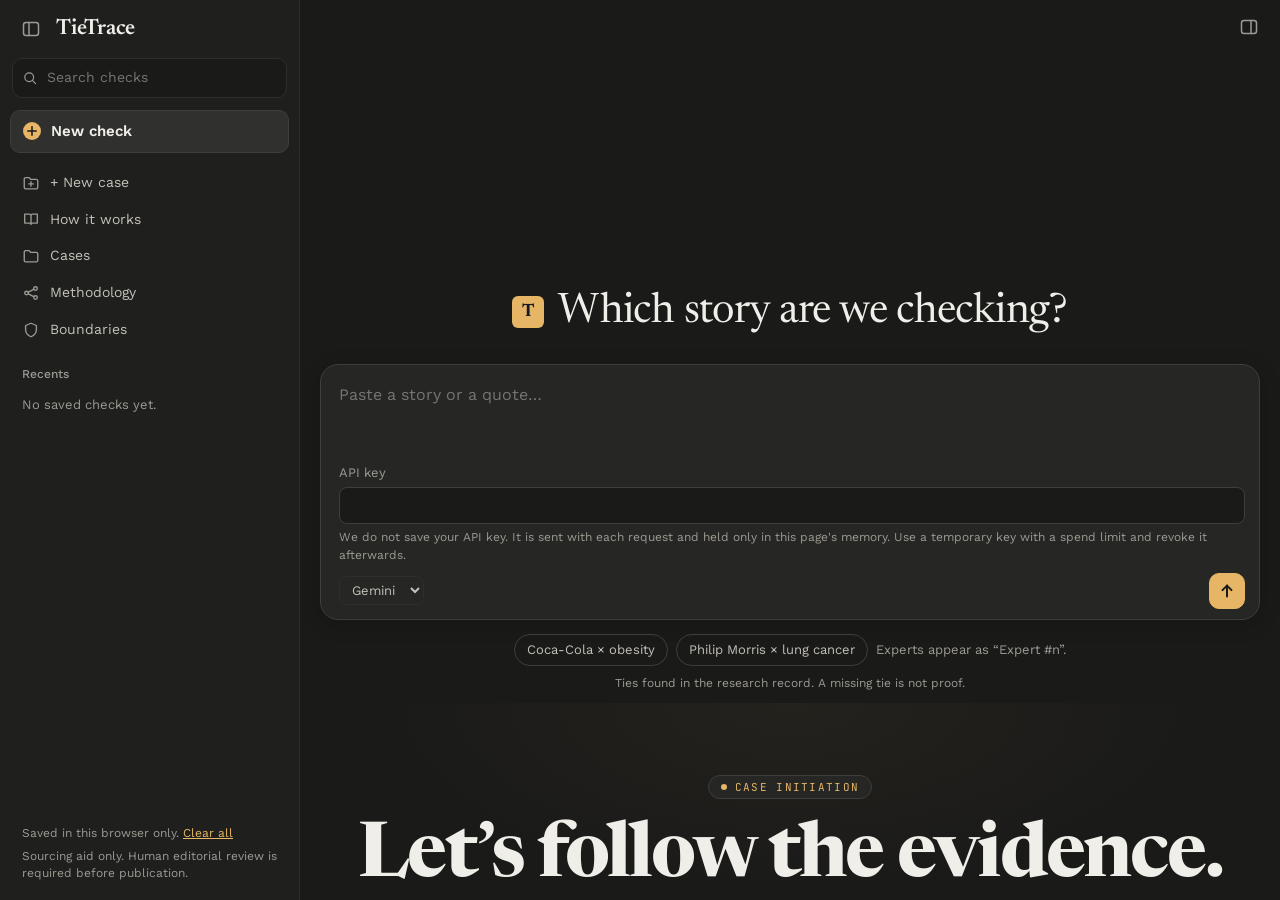
==== commit bfa19fae: "Web: New-case wizard (three human gates), Groq in the picker, P2-3 round 4 New case wizard (web/stat" ====
--- a/web/static/index.html
+++ b/web/static/index.html
@@ -29,6 +29,7 @@
     <svg viewBox="0 0 20 20" aria-hidden="true"><line x1="10" y1="4" x2="10" y2="16"/><line x1="4" y1="10" x2="16" y2="10"/></svg>New check
   </button>
   <nav class="sb-nav" aria-label="Main">
+    <button type="button" class="sb-link" id="new-case"><svg viewBox="0 0 20 20" aria-hidden="true"><path d="M2.5 6V15a1.5 1.5 0 0 0 1.5 1.5h12a1.5 1.5 0 0 0 1.5-1.5V7.5A1.5 1.5 0 0 0 16 6H9.5L8 4H4a1.5 1.5 0 0 0-1.5 1.5z"/><line x1="10" y1="8.5" x2="10" y2="13.5"/><line x1="7.5" y1="11" x2="12.5" y2="11"/></svg>+ New case</button>
     <a href="how.html"><svg viewBox="0 0 20 20" aria-hidden="true"><path d="M3 4.5h5a2 2 0 0 1 2 2V16a1.5 1.5 0 0 0-1.5-1.5H3zM17 4.5h-5a2 2 0 0 0-2 2V16a1.5 1.5 0 0 1 1.5-1.5H17z"/></svg>How it works</a>
     <details class="sb-cases">
       <summary><svg viewBox="0 0 20 20" aria-hidden="true"><path d="M2.5 6V15a1.5 1.5 0 0 0 1.5 1.5h12a1.5 1.5 0 0 0 1.5-1.5V7.5A1.5 1.5 0 0 0 16 6H9.5L8 4H4a1.5 1.5 0 0 0-1.5 1.5z"/></svg>Cases</summary>
@@ -58,6 +59,29 @@
       <svg viewBox="0 0 20 20" aria-hidden="true"><rect x="2.5" y="3.5" width="15" height="13" rx="2.5"/><line x1="12" y1="3.5" x2="12" y2="16.5"/></svg>
     </button>
   </div>
+
+  <section class="wizard" id="wizard" aria-labelledby="wz-title" hidden>
+    <h1 id="wz-title">Create a research case</h1>
+    <p class="wz-sub">Every step here is your click; the model never builds a case. Three gates: you tick the company family and topic, you read the estimate, and you confirm the build.</p>
+    <form class="wz-step" id="wz-describe">
+      <h2>Describe the case</h2>
+      <label for="wz-company">Company</label>
+      <input type="text" id="wz-company" required maxlength="120" autocomplete="off" placeholder="Philip Morris">
+      <label for="wz-topic">Topic words</label>
+      <input type="text" id="wz-topic" required maxlength="120" autocomplete="off" placeholder="lung cancer">
+      <div class="wz-row">
+        <span><label for="wz-y0">First year</label><input type="number" id="wz-y0" required min="1900" max="2100"></span>
+        <span><label for="wz-y1">Last year</label><input type="number" id="wz-y1" required min="1900" max="2100"></span>
+      </div>
+      <label for="wz-slug">Case name (slug): lower case letters, digits and -</label>
+      <input type="text" id="wz-slug" required maxlength="40" pattern="[a-z0-9][a-z0-9\-]{1,39}" autocomplete="off" spellcheck="false">
+      <div class="row"><button type="submit" class="primary" id="wz-find">Find candidates</button></div>
+    </form>
+    <div class="wz-step" id="wz-pick" hidden></div>
+    <div class="wz-step" id="wz-estimate" hidden></div>
+    <div class="wz-step" id="wz-build" hidden></div>
+    <p class="status" id="wz-status" role="status"></p>
+  </section>
 
   <div class="thread" id="messages" aria-live="polite">
     <div class="greet" id="hero">
@@ -256,6 +280,7 @@
 </aside>
 </div>
 <script src="app.js"></script>
+<script src="case.js"></script>
 <script src="landing.js"></script>
 </body>
 </html>
--- a/web/static/style.css
+++ b/web/static/style.css
@@ -285,3 +285,25 @@
   .top nav a { margin-left: 12px; }
   .how table { display: block; overflow-x: auto; }
 }
+
+/* ---------- create-a-case wizard (Aaryan, Oct 18) ---------- */
+.sb-link { display: flex; align-items: center; gap: 10px; width: 100%; padding: 7px 12px; border: 0; border-radius: 8px; background: transparent; color: var(--body2); font-size: 14px; text-align: left; }
+.sb-link svg { width: 18px; height: 18px; color: var(--muted); flex: none; }
+.sb-link:hover { background: var(--panel); color: var(--text); }
+body.wiz-on .thread, body.wiz-on .dock, body.wiz-on .more { display: none; }
+.wizard { flex: 1; overflow-y: auto; padding: 16px 20px 40px; }
+.wizard > * { max-width: 760px; margin-left: auto; margin-right: auto; }
+.wizard h1 { font: 600 28px var(--serif); margin: 12px auto 4px; }
+.wz-sub { color: var(--muted); margin-top: 0; }
+.wz-step { display: grid; gap: 6px; margin-top: 18px; padding: 16px 18px; background: var(--panel); border: 1px solid var(--line-soft); border-radius: 14px; }
+.wz-step h2 { margin: 0 0 4px; font: 600 18px var(--serif); }
+.wz-step h3 { margin: 10px 0 0; font: 600 15px var(--sans); }
+.wz-step .row, .wz-row { display: flex; gap: 10px; flex-wrap: wrap; align-items: end; margin-top: 6px; }
+.wz-row > span { display: grid; gap: 4px; }
+.wz-step input[type="number"] { width: 8em; padding: 8px 10px; background: var(--bg); color: var(--text); border: 1px solid var(--line); border-radius: 8px; font: inherit; }
+.wz-cand { display: grid; grid-template-columns: auto 1fr auto; gap: 4px 10px; align-items: start; padding: 8px 0; border-top: 1px solid var(--line-soft); }
+.wz-cand small { display: block; color: var(--muted); font-size: 12px; overflow-wrap: anywhere; }
+.wz-cand select { width: auto; }
+.wz-step dl { display: grid; grid-template-columns: max-content 1fr; gap: 4px 14px; margin: 0; }
+.wz-step dt { color: var(--muted); }
+.wz-step dd { margin: 0; }
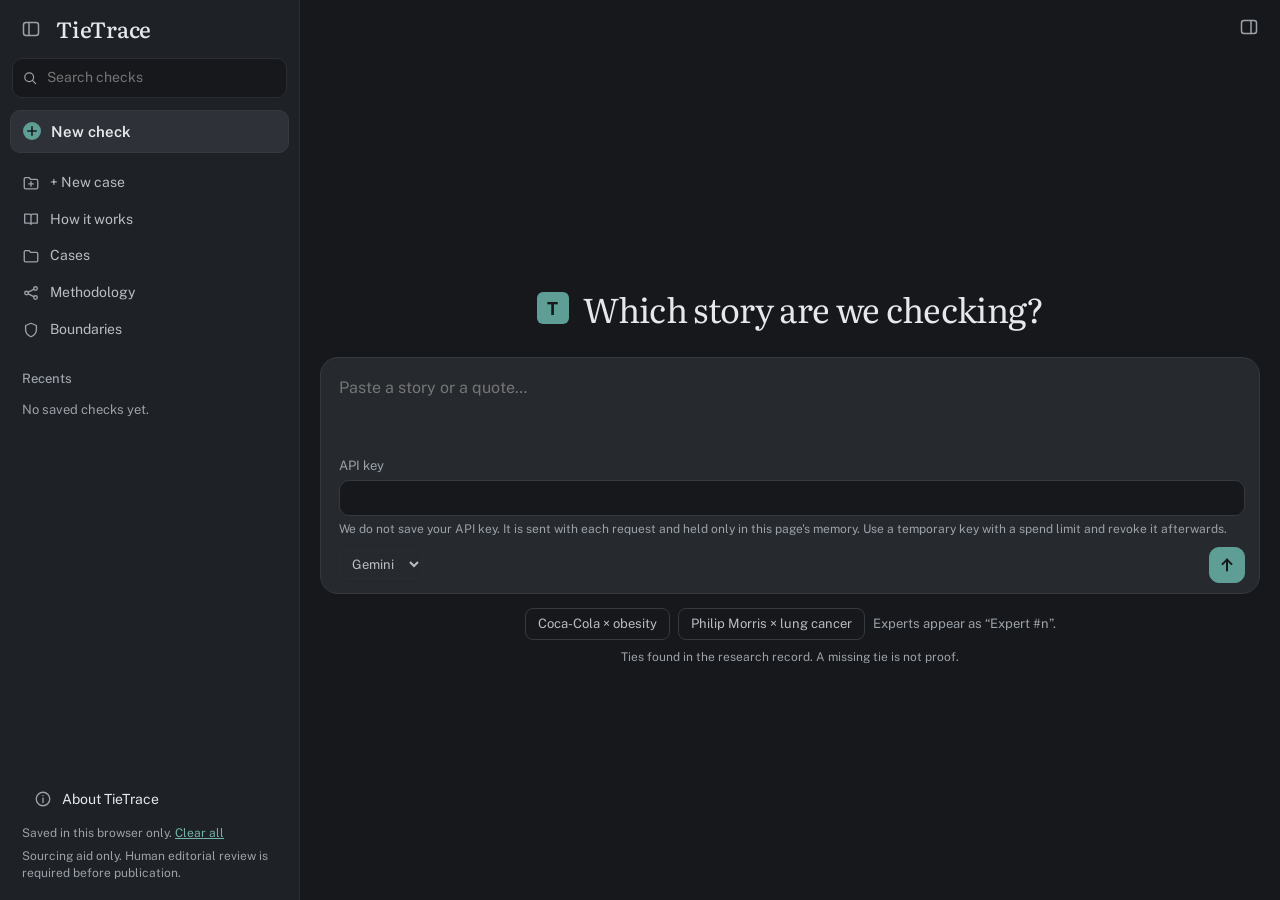
==== commit f60b6b77: "Web: premium redesign (graphite + verdigris, Public Sans + Literata), About panel Home view is only " ====
--- a/web/static/index.html
+++ b/web/static/index.html
@@ -6,7 +6,7 @@
 <title>TieTrace</title>
 <link rel="preconnect" href="https://fonts.googleapis.com">
 <link rel="preconnect" href="https://fonts.gstatic.com" crossorigin>
-<link rel="stylesheet" href="https://fonts.googleapis.com/css2?family=JetBrains+Mono:wght@400;500&family=Newsreader:wght@400;700&family=Work+Sans:wght@400;500;600;700&display=swap">
+<link rel="stylesheet" href="https://fonts.googleapis.com/css2?family=JetBrains+Mono:wght@400&family=Literata:opsz,wght@7..72,400;7..72,500&family=Public+Sans:wght@400;500;600&display=swap">
 <link rel="stylesheet" href="style.css">
 <link rel="stylesheet" href="landing.css">
 </head>
@@ -43,6 +43,7 @@
   <ul class="recents" id="history" aria-labelledby="recents-h"></ul>
   <p class="sb-empty" id="history-empty">No saved checks yet.</p>
   <div class="sb-foot">
+    <button type="button" class="sb-link about-btn" id="about-open" aria-haspopup="dialog" aria-controls="about"><svg viewBox="0 0 20 20" aria-hidden="true"><circle cx="10" cy="10" r="7.5"/><line x1="10" y1="9" x2="10" y2="14"/><line x1="10" y1="6.2" x2="10" y2="6.3"/></svg>About TieTrace</button>
     <p>Saved in this browser only. <button type="button" class="linkish" id="clear-all">Clear all</button></p>
     <p>Sourcing aid only. Human editorial review is required before publication.</p>
   </div>
@@ -50,6 +51,7 @@
 <div class="scrim" id="scrim" hidden></div>
 
 <main class="main" id="main">
+  <p class="public-banner" id="public-banner" role="note" hidden>Public demo: bring your own API key. Your key and story are not saved on the server; check results go into a shared demo memory that may be reset.</p>
   <div class="topbar">
     <button type="button" class="icon-btn" id="sb-open" aria-label="Open the sidebar" aria-controls="sidebar" aria-expanded="false">
       <svg viewBox="0 0 20 20" aria-hidden="true"><rect x="2.5" y="3.5" width="15" height="13" rx="2.5"/><line x1="8" y1="3.5" x2="8" y2="16.5"/></svg>
@@ -123,6 +125,36 @@
     <footer class="disclaimer">Ties found in the research record. A missing tie is not proof.</footer>
   </div>
 
+</main>
+
+<aside class="evidence" id="evidence" aria-labelledby="ev-title" hidden>
+  <div class="pane-head">
+    <div>
+      <p class="kicker">Evidence inspector</p>
+      <h2 id="ev-title">Live evidence</h2>
+    </div>
+    <button type="button" class="icon-btn" id="ev-close" aria-label="Hide the evidence panel">
+      <svg viewBox="0 0 20 20" aria-hidden="true"><line x1="5" y1="5" x2="15" y2="15"/><line x1="15" y1="5" x2="5" y2="15"/></svg>
+    </button>
+  </div>
+  <p class="pane-sub">Each tool as it runs, with the exact read-only Cypher it returned.</p>
+  <div class="scroll">
+    <p class="empty" id="ev-empty">Nothing has run yet.</p>
+    <ol class="steps" id="steps"></ol>
+  </div>
+  <div class="protocol">
+    <p class="kicker">Newsroom protocol</p>
+    <ol><li><strong>Experts are anonymous</strong> (“Expert #n”) unless the case is public.</li><li><strong>Ties found in the research record.</strong> We never use verdict words about a person.</li></ol>
+  </div>
+</aside>
+</div>
+<dialog class="about" id="about" aria-labelledby="about-title">
+  <div class="about-head">
+    <h2 id="about-title">About TieTrace</h2>
+    <button type="button" class="icon-btn" id="about-close" aria-label="Close About TieTrace">
+      <svg viewBox="0 0 20 20" aria-hidden="true"><line x1="5" y1="5" x2="15" y2="15"/><line x1="15" y1="5" x2="5" y2="15"/></svg>
+    </button>
+  </div>
   <div class="more" id="more">
 <section class="lp-hero" id="lp-start">
   <p class="lp-pill"><span class="dot"></span>Case initiation</p>
@@ -167,14 +199,14 @@
     <div class="lp-boxhead"><span>Graph traversal trace</span><b class="okc">Up to 3 hops</b></div>
     <svg viewBox="0 0 900 230" role="img" aria-label="Expert authored a paper, the paper was funded by a funder, the funder is part of the company">
       <g class="edges" fill="none" stroke-width="3" stroke-linecap="round">
-        <path pathLength="1" d="M164 105H276" stroke="#78b99c"/><path pathLength="1" d="M384 105H496" stroke="#78b99c"/><path pathLength="1" d="M604 105H716" stroke="#e6b566"/>
+        <path pathLength="1" d="M164 105H276" stroke="#5E9E94"/><path pathLength="1" d="M384 105H496" stroke="#5E9E94"/><path pathLength="1" d="M604 105H716" stroke="#E7B7BF"/>
       </g>
-      <g class="elabels" font-family="JetBrains Mono, monospace" font-size="12" fill="#b5bdca" text-anchor="middle"><text x="220" y="92">AUTHORED</text><text x="440" y="92">FUNDED BY</text><text x="660" y="92">PART OF</text></g>
-      <g class="nodes" font-family="Newsreader, serif" font-weight="700" font-size="17" fill="#f2f3f5" text-anchor="middle">
-        <circle cx="110" cy="105" r="54" fill="#202631" stroke="#78b99c" stroke-width="2.5"/><text x="110" y="103">Expert</text><text x="110" y="124" font-family="JetBrains Mono, monospace" font-size="12" font-weight="400" fill="#8e98aa">OpenAlex ID</text>
-        <circle cx="330" cy="105" r="54" fill="#202631" stroke="#78b99c" stroke-width="2.5"/><text x="330" y="103">Paper</text><text x="330" y="124" font-family="JetBrains Mono, monospace" font-size="12" font-weight="400" fill="#e6b566">DOI</text>
-        <circle cx="550" cy="105" r="54" fill="#202631" stroke="#78b99c" stroke-width="2.5"/><text x="550" y="103">Funder</text><text x="550" y="124" font-family="JetBrains Mono, monospace" font-size="12" font-weight="400" fill="#8e98aa">on the paper</text>
-        <circle cx="770" cy="105" r="54" fill="#292f3b" stroke="#e6b566" stroke-width="2.5"/><text x="770" y="103">Company</text><text x="770" y="124" font-family="JetBrains Mono, monospace" font-size="12" font-weight="400" fill="#e6b566">or a bottler</text>
+      <g class="elabels" font-family="Public Sans, sans-serif" font-size="12" fill="#B9BEC5" text-anchor="middle"><text x="220" y="92">authored</text><text x="440" y="92">funded by</text><text x="660" y="92">part of</text></g>
+      <g class="nodes" font-family="Public Sans, sans-serif" font-weight="600" font-size="17" fill="#E6E8EB" text-anchor="middle">
+        <circle cx="110" cy="105" r="54" fill="#262A2F" stroke="#5E9E94" stroke-width="2.5"/><text x="110" y="103">Expert</text><text x="110" y="124" font-family="Public Sans, sans-serif" font-size="12" font-weight="400" fill="#8B9199">OpenAlex ID</text>
+        <circle cx="330" cy="105" r="54" fill="#262A2F" stroke="#5E9E94" stroke-width="2.5"/><text x="330" y="103">Paper</text><text x="330" y="124" font-family="Public Sans, sans-serif" font-size="12" font-weight="400" fill="#E7B7BF">DOI</text>
+        <circle cx="550" cy="105" r="54" fill="#262A2F" stroke="#5E9E94" stroke-width="2.5"/><text x="550" y="103">Funder</text><text x="550" y="124" font-family="Public Sans, sans-serif" font-size="12" font-weight="400" fill="#8B9199">on the paper</text>
+        <circle cx="770" cy="105" r="54" fill="#2E3238" stroke="#E7B7BF" stroke-width="2.5"/><text x="770" y="103">Company</text><text x="770" y="124" font-family="Public Sans, sans-serif" font-size="12" font-weight="400" fill="#E7B7BF">or a bottler</text>
       </g>
     </svg>
     <p class="lp-legend"><span><i class="g"></i>Direct primary record</span><span><i class="a"></i>Company link</span></p>
@@ -251,34 +283,12 @@
   <form class="lp-box lp-form rv" data-landing-form>
     <label class="lp-sr" for="lp-story-2">Story text</label>
     <textarea id="lp-story-2" required maxlength="20000" placeholder="Paste the story here"></textarea>
-    <div class="lp-boxfoot"><span>Nothing is sent until you press Run Check.</span><button class="lp-btn primary" type="submit">Run Check <span aria-hidden="true">→</span></button></div>
+    <div class="lp-boxfoot"><span>Nothing is sent until you press Run Check.</span><button class="lp-btn primary" type="submit">Run Check</button></div>
   </form>
-  <p class="lp-foot">Ties found in the research record · Strict non-inference · DOI on every tie</p>
-</section>
-  </div>
-</main>
-
-<aside class="evidence" id="evidence" aria-labelledby="ev-title" hidden>
-  <div class="pane-head">
-    <div>
-      <p class="kicker">Evidence inspector</p>
-      <h2 id="ev-title">Live evidence</h2>
-    </div>
-    <button type="button" class="icon-btn" id="ev-close" aria-label="Hide the evidence panel">
-      <svg viewBox="0 0 20 20" aria-hidden="true"><line x1="5" y1="5" x2="15" y2="15"/><line x1="15" y1="5" x2="5" y2="15"/></svg>
-    </button>
-  </div>
-  <p class="pane-sub">Each tool as it runs, with the exact read-only Cypher it returned.</p>
-  <div class="scroll">
-    <p class="empty" id="ev-empty">Nothing has run yet.</p>
-    <ol class="steps" id="steps"></ol>
-  </div>
-  <div class="protocol">
-    <p class="kicker">Newsroom protocol</p>
-    <ol><li><strong>Experts are anonymous</strong> (“Expert #n”) unless the case is public.</li><li><strong>Ties found in the research record.</strong> We never use verdict words about a person.</li></ol>
-  </div>
-</aside>
-</div>
+  <p class="lp-foot">Ties found in the research record. Strict non-inference. DOI on every tie.</p>
+</section>
+  </div>
+</dialog>
 <script src="app.js"></script>
 <script src="case.js"></script>
 <script src="landing.js"></script>
--- a/web/static/style.css
+++ b/web/static/style.css
@@ -1,27 +1,31 @@
 /* TieTrace web app (WebApp.md W1). Dark, calm, chat-style layout; plain CSS, no build step. */
 :root {
-  --bg: #1a1a19;
-  --side: #1f1f1e;
-  --panel: #262624;
-  --panel-2: #30302e;
-  --line: #3e3e3a;
-  --line-soft: #2e2e2b;
-  --text: #f0eee8;
-  --muted: #9c9a92;
-  --body2: #c3c1b8;
-  --accent: #e6b566;
-  --accent-hover: #f5c678;
-  --accent-dim: #6d6450;
-  --ok: #78b99c; --ok-bg: #22342b; --ok-fg: #cde8d9;
+  /* graphite + verdigris (Aaryan, Oct 18). */
+  --bg: #16181B;
+  --side: #1E2125;
+  --panel: #262A2F;
+  --panel-2: #2E3238;
+  --line: #353A41;
+  --line-soft: #2A2E34;
+  --text: #E6E8EB;
+  --muted: #9CA2AA;
+  --body2: #B9BEC5;
+  --accent: #5E9E94;
+  --accent-hover: #73B3A9;
+  --on-accent: #16181B;
+  --ok: #8CC2A8; --ok-bg: #1F2E29; --ok-fg: #BFDCCD; --ok-line: #355247;
+  --bad: #E0989B; --err-bg: #36262A; --err-fg: #F0C2C4; --err-line: #5A3B40;
   --mono: "JetBrains Mono", ui-monospace, "SFMono-Regular", Menlo, Consolas, monospace;
-  --sans: "Work Sans", system-ui, -apple-system, "Segoe UI", Roboto, Arial, sans-serif;
-  --serif: "Newsreader", Georgia, "Times New Roman", serif;
-  --a1-bg: #3b2e1e; --a1-fg: #f0c78f;
-  --a2-bg: #3b2e1e; --a2-fg: #f0c78f;
-  --b-bg: #29384a;  --b-fg: #b3c7ee;
-  --c-bg: #30302e;  --c-fg: #c3c1b8;
-  --none-bg: #22342b; --none-fg: #cde8d9;
-  --err-bg: #362225; --err-fg: #f5c4c6;
+  --sans: "Public Sans", system-ui, -apple-system, "Segoe UI", Roboto, Arial, sans-serif;
+  --display: "Literata", Georgia, "Times New Roman", serif;
+  --a1-bg: #3A2A2E; --a1-fg: #E7B7BF;
+  --a2-bg: #2E2A3A; --a2-fg: #C9C1EA;
+  --b-bg: #2A313B;  --b-fg: #B8C4D6;
+  --c-bg: #2E3238;  --c-fg: #B9BEC5;
+  --none-bg: #2A2E34; --none-fg: #C9CED4;
+  /* WCAG AA (4.5:1) pairs checked with the WCAG 2 formula: text on bg/panel/panel-2; muted and body2 on bg, side,
+     panel and panel-2; on-accent on accent and accent-hover; accent on bg, side and panel; each chip fg on its bg;
+     ok-fg on ok-bg; err-fg on err-bg; ok and bad on panel. All pass. */
 }
 
 * { box-sizing: border-box; }
@@ -39,22 +43,22 @@
 
 button {
   font: inherit; color: var(--text); background: var(--panel-2); border: 1px solid var(--line);
-  border-radius: 8px; padding: 7px 12px; cursor: pointer;
-}
-button:hover { border-color: var(--accent-dim); }
-button.primary { background: var(--accent); color: #1a1a19; border-color: var(--accent); font-weight: 600; }
+  border-radius: var(--r-btn, 10px); padding: 7px 12px; cursor: pointer;
+}
+button:hover { border-color: #4A5059; }
+button.primary { background: var(--accent); color: var(--on-accent); border-color: var(--accent); font-weight: 600; }
 button.primary:hover { background: var(--accent-hover); }
-button.danger { border-color: #7a3a3a; }
+button.danger { border-color: var(--err-line); }
 button:disabled { opacity: .55; cursor: not-allowed; }
 textarea, input[type="text"], input[type="password"], input[type="search"], select {
   width: 100%; font: inherit; color: var(--text); background: var(--panel); border: 1px solid var(--line);
-  border-radius: 8px; padding: 9px 10px;
-}
-.linkish { background: none; border: 0; padding: 0; color: var(--accent); text-decoration: underline; font-size: inherit; }
+  border-radius: 10px; padding: 9px 10px;
+}
+.linkish { background: none; border: 0; padding: 0; color: var(--accent-hover); text-decoration: underline; font-size: inherit; }
 .icon-btn { display: inline-grid; place-items: center; width: 34px; height: 34px; padding: 0; background: transparent; border: 0; color: var(--muted); border-radius: 8px; flex: none; }
 .icon-btn:hover { background: var(--panel-2); color: var(--text); }
 .icon-btn svg { width: 20px; height: 20px; }
-code { font: 13px var(--mono); background: var(--panel-2); padding: 1px 5px; border-radius: 4px; }
+code { font: 13px var(--sans); background: var(--panel-2); padding: 1px 5px; border-radius: 4px; }
 .status { color: var(--muted); font-size: 13px; }
 
 /* ---------- shell: sidebar | main | evidence ---------- */
@@ -65,7 +69,7 @@
 }
 body.sb-collapsed .sb { display: none; }
 .sb-top { display: flex; align-items: center; gap: 8px; padding: 2px 4px 8px; }
-.wordmark { font: 600 22px/1 var(--serif); color: var(--text); text-decoration: none; letter-spacing: -.01em; }
+.wordmark { font: 500 22px/1 var(--display); color: var(--text); text-decoration: none; letter-spacing: -.01em; }
 .sb-search { position: relative; margin: 0 2px 6px; }
 .sb-search svg { position: absolute; left: 10px; top: 50%; width: 16px; height: 16px; transform: translateY(-50%); color: var(--muted); }
 .sb-search input { padding: 8px 10px 8px 34px; border-radius: 10px; background: var(--bg); border-color: var(--line-soft); font-size: 14px; }
@@ -73,8 +77,8 @@
   display: flex; align-items: center; gap: 10px; width: 100%; margin: 2px 0 8px; padding: 9px 12px; border-radius: 10px;
   background: var(--panel-2); border: 1px solid var(--line); font-weight: 600; text-align: left;
 }
-.new-check svg { width: 18px; height: 18px; padding: 2px; border-radius: 50%; background: var(--accent); color: #1a1a19; stroke-width: 2.2; }
-.new-check:hover { background: var(--panel); border-color: var(--accent-dim); }
+.new-check svg { width: 18px; height: 18px; padding: 2px; border-radius: 50%; background: var(--accent); color: var(--on-accent); stroke-width: 2.2; }
+.new-check:hover { background: var(--panel); }
 .sb-nav { display: grid; gap: 1px; margin-bottom: 10px; }
 .sb-nav a, .sb-nav summary {
   display: flex; align-items: center; gap: 10px; padding: 7px 12px; border-radius: 8px; color: var(--body2);
@@ -85,7 +89,7 @@
 .sb-nav a:hover, .sb-nav summary:hover { background: var(--panel); color: var(--text); }
 .sb-cases .example { display: block; width: calc(100% - 28px); margin: 2px 0 2px 28px; padding: 6px 12px; text-align: left; font-size: 13px; background: transparent; border: 0; color: var(--body2); border-radius: 8px; }
 .sb-cases .example:hover { background: var(--panel); color: var(--text); }
-.sb-head { margin: 6px 12px 4px; font: 500 12px var(--sans); color: var(--muted); }
+.sb-head { margin: 10px 12px 4px; font: 500 13px var(--sans); color: var(--muted); }
 .recents { list-style: none; margin: 0; padding: 0; display: grid; gap: 1px; }
 .recents li { position: relative; display: flex; align-items: center; border-radius: 8px; }
 .recents li:hover, .recents li:focus-within { background: var(--panel); }
@@ -114,29 +118,26 @@
 .thread { flex: 1; overflow-y: auto; padding: 8px 20px 24px; }
 .thread > * { max-width: 760px; margin-left: auto; margin-right: auto; }
 .greet { display: flex; align-items: center; justify-content: center; gap: 14px; }
-.greet h1 { margin: 0; font: 400 clamp(30px, 4.2vw, 42px)/1.15 var(--serif); letter-spacing: -.015em; text-align: center; }
+.greet h1 { margin: 0; font: 400 clamp(28px, 4.2vw, 34px)/1.2 var(--display); letter-spacing: -.02em; text-align: center; }
 .greet .lp-logo { flex: none; }
 .dock { flex: none; padding: 0 20px 10px; }
 .dock > * { max-width: 760px; margin-left: auto; margin-right: auto; }
-.more { display: none; }
-
-/* empty state: the greeting and composer centred, Abdul's sections below the fold */
+
+/* empty state: the greeting and composer centred; Abdul's sections are in the About panel */
 body.is-empty .main { overflow-y: auto; }
 body.is-empty .thread { flex: none; overflow: visible; padding-top: max(40px, calc(36vh - 90px)); padding-bottom: 28px; }
 body.is-empty .dock > * { max-width: 1000px; }
-body.is-empty .more { display: block; }
 .chips { display: none; }
 body.is-empty .chips { display: flex; flex-wrap: wrap; align-items: center; justify-content: center; gap: 8px; margin-top: 14px; font-size: 13px; color: var(--muted); }
-.chips .example { padding: 5px 12px; border-radius: 999px; font-size: 13px; background: transparent; border-color: var(--line); color: var(--body2); }
-.chips .example:hover { border-color: var(--accent-dim); color: var(--text); }
-body.is-empty .lp-hero { min-height: 0; padding-top: 72px; }
+.chips .example { padding: 5px 12px; border-radius: 8px; font-size: 13px; background: transparent; border-color: var(--line); color: var(--body2); }
+.chips .example:hover { background: var(--panel); color: var(--text); }
 
 /* composer */
 .composer {
   background: var(--panel); border: 1px solid var(--line); border-radius: 18px; padding: 14px 14px 10px 18px;
-  box-shadow: 0 4px 20px rgba(0,0,0,.18); display: grid; gap: 8px;
-}
-.composer:focus-within { border-color: #57564f; outline: 2px solid var(--accent); outline-offset: 2px; }
+  display: grid; gap: 8px;
+}
+.composer:focus-within { border-color: #4A5059; outline: 2px solid var(--accent); outline-offset: 2px; }
 .composer textarea {
   background: transparent; border: 0; padding: 4px 0; outline: 0; resize: none; font-size: 16px; line-height: 24px;
   min-height: 52px; max-height: 40vh; field-sizing: content;
@@ -146,7 +147,7 @@
 .provider { display: flex; align-items: center; gap: 10px; min-width: 0; flex-wrap: wrap; }
 .provider select { width: auto; max-width: 240px; padding: 5px 8px; font-size: 13px; color: var(--body2); background: transparent; border-color: var(--line-soft); border-radius: 8px; }
 .provider .linkish { font-size: 12.5px; }
-.send { width: 36px; height: 36px; padding: 0; display: grid; place-items: center; flex: none; border-radius: 10px; background: var(--accent); border-color: var(--accent); color: #1a1a19; }
+.send { width: 36px; height: 36px; padding: 0; display: grid; place-items: center; flex: none; border-radius: 10px; background: var(--accent); border-color: var(--accent); color: var(--on-accent); }
 .send:hover { background: var(--accent-hover); }
 .send svg { width: 18px; height: 18px; stroke-width: 2.2; }
 .keybox { display: grid; gap: 4px; font-size: 13px; color: var(--muted); }
@@ -173,13 +174,13 @@
 .cards { display: grid; gap: 10px; margin: 8px 0; }
 .cards:empty { display: none; }
 .card { background: var(--panel); border: 1px solid var(--line-soft); border-radius: 14px; padding: 16px 18px; }
-.card h3 { margin: 0 0 6px; font: 600 18px var(--serif); display: flex; align-items: center; gap: 8px; flex-wrap: wrap; color: var(--text); }
+.card h3 { margin: 0 0 6px; font: 600 16px var(--sans); display: flex; align-items: center; gap: 8px; flex-wrap: wrap; color: var(--text); }
 .card .basis { color: var(--muted); font-size: 13px; margin: 0 0 6px; }
 .card ul { margin: 6px 0 0; padding-left: 18px; }
 .card li { margin: 3px 0; font-size: 14px; }
 .card .meta { color: var(--muted); }
-.scope { font-size: 13px; background: var(--none-bg); color: var(--none-fg); border: 1px solid #36574a; border-radius: 8px; padding: 8px 10px; margin-top: 8px; }
-.chip { display: inline-block; font: 500 12px/1 var(--mono); letter-spacing: .04em; padding: 4px 8px; border-radius: 999px; }
+.scope { font-size: 13px; background: var(--none-bg); color: var(--none-fg); border: 1px solid var(--line); border-radius: 8px; padding: 8px 10px; margin-top: 8px; }
+.chip { display: inline-block; font: 500 12px/1 var(--sans); padding: 5px 8px; border-radius: 8px; }
 .chip.A1 { background: var(--a1-bg); color: var(--a1-fg); }
 .chip.A2 { background: var(--a2-bg); color: var(--a2-fg); }
 .chip.B { background: var(--b-bg); color: var(--b-fg); }
@@ -190,33 +191,33 @@
 .inline-form { display: grid; gap: 6px; margin-top: 8px; padding: 10px; border: 1px dashed var(--line); border-radius: 8px; }
 .inline-form .row { display: flex; gap: 8px; flex-wrap: wrap; }
 .confirm-text { color: var(--a2-fg); font-size: 14px; margin: 0; }
-pre.md { white-space: pre-wrap; background: var(--bg); border: 1px solid var(--line); border-radius: 8px; padding: 10px; font: 13px/1.5 var(--mono); max-height: 360px; overflow: auto; }
+pre.md { white-space: pre-wrap; background: var(--bg); border: 1px solid var(--line); border-radius: 10px; padding: 10px; font: 13px/1.55 var(--sans); max-height: 360px; overflow: auto; }
 .picker fieldset { border: 1px solid var(--line); border-radius: 12px; padding: 10px 14px; margin: 0 0 10px; }
 .picker legend { padding: 0 4px; font-weight: 600; color: var(--text); }
 .picker label { display: block; padding: 4px 0; }
 
-.msg.auth { background: var(--panel); border: 1px solid #2f5f58; border-radius: 12px; padding: 12px 14px; margin-top: 8px; }
+.msg.auth { background: var(--panel); border: 1px solid var(--line); border-radius: 12px; padding: 12px 14px; margin-top: 8px; }
 .msg.auth ol { margin: 8px 0 8px 18px; padding: 0; }
 .msg.auth .row { display: flex; gap: 8px; flex-wrap: wrap; margin: 10px 0 6px; }
 
 /* evidence panel (toggled from the top-right icon) */
 .evidence { width: 400px; flex: none; display: flex; flex-direction: column; min-height: 0; background: var(--side); border-left: 1px solid var(--line-soft); }
 .pane-head { display: flex; align-items: flex-start; justify-content: space-between; gap: 8px; padding: 16px 16px 0 20px; }
-.pane-head h2 { margin: 0; font: 600 20px var(--serif); }
+.pane-head h2 { margin: 0; font: 600 17px var(--sans); }
 .pane-sub { margin: 4px 20px 10px; color: var(--muted); font-size: 13px; }
-.kicker { margin: 0 0 4px; font: 400 11px var(--mono); letter-spacing: .12em; text-transform: uppercase; color: var(--accent); }
+.kicker { margin: 0 0 4px; font: 500 13px var(--sans); color: var(--muted); }
 .evidence .scroll { flex: 1; overflow-y: auto; padding: 6px 20px 16px; }
 .steps { list-style: none; margin: 0; padding: 0; display: grid; gap: 10px; }
 .step { border: 1px solid var(--line-soft); border-radius: 12px; padding: 10px 12px; background: var(--panel); }
-.step .name { font: 500 12px var(--mono); letter-spacing: .04em; text-transform: uppercase; color: var(--accent); }
-.step .state { font: 400 11px var(--mono); color: var(--muted); margin-left: 6px; }
+.step .name { font: 600 13px var(--sans); color: var(--text); }
+.step .state { font: 400 13px var(--sans); color: var(--muted); margin-left: 6px; }
 .step.failed .state { color: var(--err-fg); }
 .step .line { font-size: 12.5px; color: var(--muted); margin: 4px 0 0; }
 .step details { margin-top: 6px; }
 .step summary { cursor: pointer; font-size: 12.5px; color: var(--muted); }
 pre.cypher {
   margin: 6px 0 0; padding: 8px 10px; background: var(--bg); border: 1px solid var(--line); border-radius: 6px;
-  font: 12px/1.5 var(--mono); color: #d8d6cf; white-space: pre-wrap; word-break: break-word;
+  font: 12px/1.5 var(--mono); color: #D4D8DD; white-space: pre-wrap; word-break: break-word;
 }
 .empty { color: var(--muted); font-size: 14px; }
 .protocol { border-top: 1px solid var(--line-soft); padding: 12px 20px 14px; font-size: 13px; color: var(--body2); }
@@ -231,11 +232,11 @@
 /* boundaries box (empty state, below the fold) */
 .bounds { width: 100%; max-width: 896px; background: var(--side); border: 1px solid var(--line); border-radius: 12px; padding: 14px 16px 16px; text-align: left; }
 .bounds .cols { display: grid; grid-template-columns: 1fr 1fr; gap: 12px; }
-.bounds h3 { margin: 0 0 6px !important; font: 500 11px/16px var(--mono); letter-spacing: .06em; text-transform: uppercase; }
+.bounds h3 { margin: 0 0 6px !important; font: 600 14px/20px var(--sans); }
 .bounds ul { margin: 0; padding-left: 18px; font-size: 13px; line-height: 20px; }
 .bounds .est, .bounds .not { border-radius: 6px; padding: 10px 12px; }
-.bounds .est { background: var(--ok-bg); border: 1px solid #4b8570; } .bounds .est h3 { color: var(--ok); } .bounds .est ul { color: var(--ok-fg); }
-.bounds .not { background: var(--err-bg); border: 1px solid #8a5558; } .bounds .not h3 { color: #c96f72; } .bounds .not ul { color: var(--body2); }
+.bounds .est { background: var(--ok-bg); border: 1px solid var(--ok-line); } .bounds .est h3 { color: var(--ok); } .bounds .est ul { color: var(--ok-fg); }
+.bounds .not { background: var(--err-bg); border: 1px solid var(--err-line); } .bounds .not h3 { color: var(--bad); } .bounds .not ul { color: var(--body2); }
 
 /* narrow screens: the sidebar and the evidence panel become drawers */
 @media (max-width: 900px) {
@@ -244,7 +245,7 @@
   body.sb-open .scrim { display: block; position: fixed; inset: 0; z-index: 15; background: rgba(0,0,0,.5); }
   body.sb-collapsed .sb { display: flex; }
   #sb-open { visibility: visible; }
-  .evidence { position: fixed; inset: 0 0 0 auto; z-index: 18; width: min(400px, 92vw); box-shadow: -8px 0 30px rgba(0,0,0,.4); }
+  .evidence { position: fixed; inset: 0 0 0 auto; z-index: 18; width: min(400px, 92vw); border-left: 1px solid var(--line); }
   .thread, .dock { padding-left: 16px; padding-right: 16px; }
   .bounds .cols { grid-template-columns: 1fr; }
   .greet { flex-direction: column; gap: 10px; }
@@ -254,29 +255,29 @@
 /* ---------- How It Works page ---------- */
 body.how-page { padding-bottom: 44px; }
 .top { display: flex; align-items: center; justify-content: space-between; gap: 16px; padding: 12px 20px; border-bottom: 1px solid var(--line-soft); background: var(--side); }
-.brand { display: flex; align-items: center; gap: 10px; color: var(--text); text-decoration: none; font: 600 20px var(--serif); }
+.brand { display: flex; align-items: center; gap: 10px; color: var(--text); text-decoration: none; font: 500 20px var(--display); }
 .brand svg { width: 34px; height: 24px; }
 .top nav a { color: var(--muted); text-decoration: none; margin-left: 18px; }
 .top nav a:hover { color: var(--text); }
 .top nav a[aria-current="page"] { color: var(--text); border-bottom: 2px solid var(--accent); padding-bottom: 2px; }
 .how { max-width: 860px; margin: 0 auto; padding: 24px 20px 40px; }
 .hero { display: grid; grid-template-columns: 1fr 260px; gap: 24px; align-items: center; padding: 18px 0 26px; border-bottom: 1px solid var(--line); }
-.hero h1 { font-family: var(--serif); font-size: 30px; line-height: 1.2; margin: 0 0 10px; }
+.hero h1 { font-family: var(--sans); font-size: 30px; line-height: 1.2; margin: 0 0 10px; }
 .hero p { color: var(--muted); margin: 0; }
 .hero svg { width: 100%; height: auto; }
 .how section { padding: 22px 0 6px; border-bottom: 1px solid var(--line); }
 .how h2 { font-size: 19px; margin: 0 0 8px; }
-.how h2 .n { font: 600 13px var(--mono); color: var(--accent); margin-right: 8px; }
+.how h2 .n { font: 600 15px var(--sans); color: var(--accent); margin-right: 8px; }
 .how ol, .how ul { padding-left: 20px; }
 .how table { width: 100%; border-collapse: collapse; font-size: 14px; margin: 8px 0 14px; }
 .how th, .how td { text-align: left; padding: 8px 10px; border-bottom: 1px solid var(--line); vertical-align: top; }
 .how th { color: var(--muted); font-weight: 600; }
-.how .stat { font: 600 15px var(--mono); color: var(--accent); }
+.how .stat { font: 600 15px var(--sans); color: var(--accent); }
 .fail { color: var(--err-fg); font-weight: 650; }
 .pass { color: var(--none-fg); font-weight: 650; }
 .foot {
   position: fixed; left: 0; right: 0; bottom: 0; height: 44px; display: flex; align-items: center; justify-content: center;
-  background: var(--side); border-top: 1px solid var(--line-soft); color: var(--muted); font: 400 12px var(--mono); padding: 0 16px; text-align: center;
+  background: var(--side); border-top: 1px solid var(--line-soft); color: var(--muted); font: 400 13px var(--sans); padding: 0 16px; text-align: center;
 }
 @media (max-width: 900px) {
   .hero { grid-template-columns: 1fr; }
@@ -290,13 +291,13 @@
 .sb-link { display: flex; align-items: center; gap: 10px; width: 100%; padding: 7px 12px; border: 0; border-radius: 8px; background: transparent; color: var(--body2); font-size: 14px; text-align: left; }
 .sb-link svg { width: 18px; height: 18px; color: var(--muted); flex: none; }
 .sb-link:hover { background: var(--panel); color: var(--text); }
-body.wiz-on .thread, body.wiz-on .dock, body.wiz-on .more { display: none; }
+body.wiz-on .thread, body.wiz-on .dock { display: none; }
 .wizard { flex: 1; overflow-y: auto; padding: 16px 20px 40px; }
 .wizard > * { max-width: 760px; margin-left: auto; margin-right: auto; }
-.wizard h1 { font: 600 28px var(--serif); margin: 12px auto 4px; }
+.wizard h1 { font: 600 24px var(--sans); margin: 12px auto 4px; }
 .wz-sub { color: var(--muted); margin-top: 0; }
 .wz-step { display: grid; gap: 6px; margin-top: 18px; padding: 16px 18px; background: var(--panel); border: 1px solid var(--line-soft); border-radius: 14px; }
-.wz-step h2 { margin: 0 0 4px; font: 600 18px var(--serif); }
+.wz-step h2 { margin: 0 0 4px; font: 600 16px var(--sans); }
 .wz-step h3 { margin: 10px 0 0; font: 600 15px var(--sans); }
 .wz-step .row, .wz-row { display: flex; gap: 10px; flex-wrap: wrap; align-items: end; margin-top: 6px; }
 .wz-row > span { display: grid; gap: 4px; }
@@ -307,3 +308,20 @@
 .wz-step dl { display: grid; grid-template-columns: max-content 1fr; gap: 4px 14px; margin: 0; }
 .wz-step dt { color: var(--muted); }
 .wz-step dd { margin: 0; }
+
+/* Public demo banner (TIETRACE_PUBLIC=1; Aaryan, Oct 18) */
+.public-banner { margin: 0; padding: 6px 14px; font-size: 13px; text-align: center; color: var(--body2); background: var(--panel); border-bottom: 1px solid var(--line); }
+
+/* About TieTrace panel: a modal <dialog> opened from the bottom-left of the sidebar (Aaryan, Oct 18) */
+.about-btn { margin: 0 0 10px; color: var(--text); }
+.about {
+  width: min(1100px, 100vw - 32px); max-width: none; height: calc(100dvh - 32px); max-height: none; margin: 16px auto; padding: 0;
+  background: var(--bg); color: var(--text); border: 1px solid var(--line); border-radius: 18px; overflow-y: auto; overscroll-behavior: contain;
+}
+.about::backdrop { background: rgba(10, 11, 13, .6); }
+.about-head {
+  position: sticky; top: 0; z-index: 1; display: flex; align-items: center; justify-content: space-between; gap: 12px;
+  padding: 14px 20px; background: var(--bg); border-bottom: 1px solid var(--line-soft);
+}
+.about-head h2 { margin: 0; font: 600 15px var(--sans); }
+@media (max-width: 600px) { .about { width: 100vw; height: 100dvh; margin: 0; border-radius: 0; border: 0; } }
--- a/web/static/landing.css
+++ b/web/static/landing.css
@@ -1,115 +1,104 @@
 /* Landing page (Figma "TieTrace - Landing Page"). Uses the tokens from style.css. */
-/* Abdul's sections now sit below the fold of the empty chat state (Aaryan, Oct 18). */
+/* Abdul's sections now sit in the About TieTrace panel (Aaryan, Oct 18). */
 .more { color: var(--text); }
 .more h1, .more h2, .more h3 { margin: 0; }
 
-.lp-logo { width: 32px; height: 32px; display: grid; place-items: center; border-radius: 6px; background: var(--accent); color: #151923; font: 700 18px var(--serif); }
-.lp-btn { display: inline-flex; align-items: center; gap: 8px; padding: 10px 16px; border-radius: 8px; font: 600 14px var(--sans); text-decoration: none; cursor: pointer; border: 1px solid var(--line); background: transparent; color: var(--text); }
-.lp-btn.primary { background: var(--accent); border-color: var(--accent); color: #151923; }
+.lp-logo { width: 32px; height: 32px; display: grid; place-items: center; border-radius: 6px; background: var(--accent); color: var(--on-accent); font: 700 18px var(--sans); }
+.lp-btn { display: inline-flex; align-items: center; gap: 8px; padding: 10px 16px; border-radius: 10px; font: 600 14px var(--sans); text-decoration: none; cursor: pointer; border: 1px solid var(--line); background: transparent; color: var(--text); }
+.lp-btn.primary { background: var(--accent); border-color: var(--accent); color: var(--on-accent); }
 .lp-btn.primary:hover { background: var(--accent-hover); }
-.lp-btn.ghost:hover { background: var(--panel-2); border-color: var(--accent-dim); }
+.lp-btn.ghost:hover { background: var(--panel-2); }
 
 /* hero */
-.lp-hero { min-height: calc(100vh - 64px); display: flex; flex-direction: column; align-items: center; justify-content: center; text-align: center; padding: 56px 24px 40px; gap: 20px; }
-.lp-pill { display: inline-flex; align-items: center; gap: 8px; margin: 0; padding: 4px 12px; border: 1px solid var(--line); border-radius: 999px; background: var(--panel); font: 400 11px var(--mono); letter-spacing: .12em; text-transform: uppercase; color: var(--accent); }
+.lp-hero { min-height: 0; display: flex; flex-direction: column; align-items: center; justify-content: center; text-align: center; padding: 64px 24px 56px; gap: 20px; }
+.lp-pill { display: inline-flex; align-items: center; gap: 8px; margin: 0; font: 500 13px var(--sans); color: var(--muted); }
 .dot { width: 6px; height: 6px; border-radius: 50%; background: var(--accent); display: inline-block; }
-.lp-hero .lp-title { font: 700 clamp(44px, 7vw, 76px)/1.05 var(--serif); letter-spacing: -.03em; }
+.lp-hero .lp-title { font: 600 clamp(32px, 5vw, 44px)/1.15 var(--sans); letter-spacing: -.03em; }
 .lp-sub, .lp-lead { max-width: 680px; margin: 0; font-size: 18px; line-height: 28px; color: var(--body2); }
-.lp-chips { display: flex; flex-wrap: wrap; justify-content: center; align-items: center; gap: 8px; font: 400 11px var(--mono); letter-spacing: .06em; text-transform: uppercase; color: var(--muted); }
-.lp-chip { font: 400 12px var(--mono); text-transform: none; letter-spacing: 0; padding: 4px 10px; background: var(--panel); border: 1px solid var(--line); border-radius: 4px; }
+.lp-chips { display: flex; flex-wrap: wrap; justify-content: center; align-items: center; gap: 8px; font: 400 11px var(--sans); color: var(--muted); }
+.lp-chip { font: 400 12px var(--sans); text-transform: none; letter-spacing: 0; padding: 4px 10px; background: var(--panel); border: 1px solid var(--line); border-radius: 8px; }
 .lp-chip:hover { border-color: var(--accent); }
-.lp-scroll { margin-top: 24px; display: grid; justify-items: center; gap: 8px; font: 400 11px var(--mono); letter-spacing: .12em; text-transform: uppercase; color: var(--muted); text-decoration: none; }
+.lp-scroll { margin-top: 24px; display: grid; justify-items: center; gap: 8px; font: 400 11px var(--sans); color: var(--muted); text-decoration: none; }
 .lp-scroll span { width: 24px; height: 24px; display: grid; place-items: center; border: 1px solid var(--line); border-radius: 50%; font-size: 12px; }
 
 /* boxes and the composer */
-.lp-box { background: var(--panel); border: 1px solid var(--line); border-radius: 12px; padding: 20px 24px; text-align: left; }
+.lp-box { background: var(--panel); border: 1px solid var(--line-soft); border-radius: 12px; padding: 20px 24px; text-align: left; }
 .lp-form { width: 100%; max-width: 896px; padding: 0; overflow: hidden; }
 .lp-form:focus-within { border-color: var(--accent); }
-.lp-boxhead { display: flex; justify-content: space-between; align-items: center; gap: 12px; font: 400 12px var(--mono); letter-spacing: .08em; text-transform: uppercase; color: var(--body2); }
-.lp-boxhead b { font: 500 11px var(--mono); color: var(--accent); }
+.lp-boxhead { display: flex; justify-content: space-between; align-items: center; gap: 12px; font: 500 13px var(--sans); color: var(--body2); }
+.lp-boxhead b { font: 500 13px var(--sans); color: var(--muted); }
 .lp-boxhead b.okc { color: var(--ok); }
-.lp-boxhead b.tag { border: 1px solid var(--line); border-radius: 4px; padding: 3px 8px; color: var(--body2); }
+.lp-boxhead b.tag { border: 1px solid var(--line); border-radius: 8px; padding: 3px 8px; color: var(--body2); }
 .lp-form .lp-boxhead { padding: 18px 24px 12px; border-bottom: 1px solid var(--line-soft); }
 .lp-form textarea { display: block; width: 100%; min-height: 150px; padding: 20px 24px; background: transparent; border: 0; outline: 0; font: 16px/24px var(--sans); color: var(--text); resize: vertical; }
-.lp-boxfoot { display: flex; justify-content: space-between; align-items: center; gap: 12px; padding: 14px 24px; border-top: 1px solid var(--line-soft); font: 400 11px var(--mono); color: var(--muted); }
+.lp-boxfoot { display: flex; justify-content: space-between; align-items: center; gap: 12px; padding: 14px 24px; border-top: 1px solid var(--line-soft); font: 400 13px var(--sans); color: var(--muted); }
 
 /* sections */
-.lp-sec { max-width: 1152px; margin: 0 auto; padding: 112px 24px; border-top: 1px solid var(--line-soft); }
+.lp-sec { max-width: 1040px; margin: 0 auto; padding: 72px 24px; border-top: 1px solid var(--line-soft); }
 .lp-sec.center { text-align: center; display: grid; justify-items: center; gap: 40px; }
 .lp-sec.split { display: grid; grid-template-columns: 1fr 1fr; gap: 56px; align-items: center; }
 .lp-sec.rev { grid-template-columns: 1fr 1.1fr; }
-.lp-sec h2 { font: 700 clamp(32px, 4.4vw, 48px)/1.1 var(--serif); letter-spacing: -.02em; margin-bottom: 16px; }
+.lp-sec h2 { font: 600 clamp(24px, 3vw, 30px)/1.2 var(--sans); letter-spacing: -.02em; margin-bottom: 16px; }
 .lp-sec p { color: var(--body2); line-height: 26px; }
-.lp-k { margin: 0 0 12px; font: 400 12px var(--mono); letter-spacing: .12em; text-transform: uppercase; color: var(--accent) !important; }
-.lp-k.small { display: flex; align-items: center; gap: 8px; color: var(--muted) !important; font-size: 11px; margin-top: 16px; }
-.lp-note { margin-top: 20px; padding: 16px; border: 1px solid var(--line); border-radius: 8px; background: var(--side); font: 13px/20px var(--mono); color: var(--body2); }
+.lp-k { margin: 0 0 10px; font: 500 14px var(--sans); color: var(--accent-hover) !important; }
+.lp-k.small { display: flex; align-items: center; gap: 8px; color: var(--muted) !important; font-size: 13px; margin-top: 16px; }
+.lp-note { margin-top: 20px; padding: 16px; border: 1px solid var(--line); border-radius: 10px; background: var(--side); font: 14px/22px var(--sans); color: var(--body2); }
 .lp-note ul { margin: 6px 0 0; padding-left: 18px; }
-.lp-quote { margin: 16px 0 0; padding: 16px; border: 1px solid var(--line-soft); border-radius: 6px; background: var(--bg); font: italic 18px/28px var(--serif); }
-.lp-quote small { display: block; margin-bottom: 6px; font: 400 11px var(--mono); letter-spacing: .08em; text-transform: uppercase; color: var(--muted); font-style: normal; }
+.lp-quote { margin: 16px 0 0; padding: 16px; border: 1px solid var(--line-soft); border-radius: 10px; background: var(--bg); font: italic 17px/27px var(--sans); }
+.lp-quote small { display: block; margin-bottom: 6px; font: 400 13px var(--sans); color: var(--muted); font-style: normal; }
 .lp-row { display: flex; justify-content: space-between; align-items: center; gap: 12px; margin-top: 10px; padding: 12px; border: 1px solid var(--line); border-radius: 6px; background: var(--side); }
-.lp-row strong { display: block; font: 600 13px var(--mono); }
+.lp-row strong { display: block; font: 600 14px var(--sans); }
 .lp-row small { color: var(--muted); font-size: 12px; }
-.lp-row em { font: normal 600 11px var(--mono); letter-spacing: .04em; text-transform: uppercase; padding: 4px 8px; border-radius: 4px; white-space: nowrap; }
-em.ok { background: var(--ok-bg); color: var(--ok-fg); } em.warn { background: #3b2e1e; color: #f0c78f; } em.lock { background: var(--panel-2); color: var(--body2); }
+.lp-row em { font: normal 500 12px var(--sans); padding: 5px 8px; border-radius: 8px; white-space: nowrap; }
+em.ok { background: var(--ok-bg); color: var(--ok-fg); } em.warn { background: var(--b-bg); color: var(--b-fg); } em.lock { background: var(--panel-2); color: var(--body2); }
 
 /* steps and graph */
 .lp-steps { display: grid; grid-template-columns: repeat(4, 1fr); gap: 16px; width: 100%; text-align: left; }
 .lp-step { padding: 20px; background: var(--panel); border: 1px solid var(--line); border-radius: 10px; }
-.lp-step b { font: 500 12px var(--mono); color: var(--accent); }
-.lp-step h3 { font: 700 18px var(--serif); margin: 8px 0 6px; }
+.lp-step b { font: 500 13px var(--sans); color: var(--muted); }
+.lp-step h3 { font: 600 16px var(--sans); margin: 8px 0 6px; }
 .lp-step p { margin: 0; font-size: 13px; line-height: 20px; }
 .lp-graph { width: 100%; }
 .lp-graph svg { width: 100%; height: auto; margin-top: 16px; }
-.lp-graph .edges path { stroke-dasharray: 1; stroke-dashoffset: 1; }
-.lp-graph.in .edges path { stroke-dashoffset: 0; transition: stroke-dashoffset 1.2s ease .2s; }
-.lp-graph .edges path:nth-child(2) { transition-delay: .7s; } .lp-graph .edges path:nth-child(3) { transition-delay: 1.2s; }
-.lp-legend { display: flex; gap: 20px; margin: 8px 0 0; font: 12px var(--mono); color: var(--muted) !important; }
-.lp-legend i { display: inline-block; width: 8px; height: 8px; border-radius: 50%; margin-right: 6px; } .lp-legend .g { background: var(--ok); } .lp-legend .a { background: var(--accent); }
+.lp-legend { display: flex; flex-wrap: wrap; gap: 20px; margin: 8px 0 0; font: 13px var(--sans); color: var(--muted) !important; }
+.lp-legend i { display: inline-block; width: 8px; height: 8px; border-radius: 50%; margin-right: 6px; } .lp-legend .g { background: var(--accent); } .lp-legend .a { background: var(--a1-fg); }
 
 /* tiers */
 .lp-tiers { display: grid; grid-template-columns: 1fr 1fr; gap: 24px; width: 100%; text-align: left; }
 .tier { padding: 24px; }
-.tier.a1 { border-color: #3f6b58; } .tier.a2, .tier.b { border-color: #6b5430; }
+
 .tier .th { display: flex; justify-content: space-between; align-items: center; gap: 8px; }
-.tier .th span { padding: 4px 10px; border-radius: 4px; font: 500 11px var(--mono); letter-spacing: .06em; text-transform: uppercase; background: var(--panel-2); color: var(--body2); }
-.tier.a1 .th span { background: var(--ok-bg); color: var(--ok); } .tier.a2 .th span, .tier.b .th span { background: #3b2e1e; color: #f0c78f; }
-.tier .th small { font: 11px var(--mono); letter-spacing: .06em; text-transform: uppercase; color: var(--muted); }
-.tier h3 { font: 700 20px var(--serif); margin: 16px 0 8px; }
+.tier .th span { padding: 5px 10px; border-radius: 8px; font: 500 13px var(--sans); background: var(--panel-2); color: var(--body2); }
+.tier.a1 .th span { background: var(--a1-bg); color: var(--a1-fg); } .tier.a2 .th span { background: var(--a2-bg); color: var(--a2-fg); } .tier.b .th span { background: var(--b-bg); color: var(--b-fg); } .tier.c .th span { background: var(--c-bg); color: var(--c-fg); }
+.tier .th small { font: 13px var(--sans); color: var(--muted); }
+.tier h3 { font: 600 17px var(--sans); margin: 16px 0 8px; }
 .tier p { margin: 0 0 16px; font-size: 14px; line-height: 22px; }
-.tier footer { padding-top: 14px; border-top: 1px solid var(--line-soft); font: 12px var(--mono); color: var(--muted); }
+.tier footer { padding-top: 14px; border-top: 1px solid var(--line-soft); font: 13px var(--sans); color: var(--muted); }
 
 /* no-tie card, metrics, gate, bounds, CTA */
-.lp-h3 { font: 700 20px var(--serif); margin: 18px 0 4px !important; }
+.lp-h3 { font: 600 17px var(--sans); margin: 18px 0 4px !important; }
 .lp-small { margin: 0 0 12px; font-size: 13px; color: var(--muted) !important; }
-.lp-scope { margin: 12px 0; padding: 16px; border: 1px solid var(--line); border-radius: 8px; background: var(--side); font: 12px/18px var(--mono); }
-.lp-scope dt.amber { color: var(--accent); margin-bottom: 6px; text-transform: uppercase; }
+.lp-scope { margin: 12px 0; padding: 16px; border: 1px solid var(--line); border-radius: 10px; background: var(--side); font: 13px/20px var(--sans); }
+.lp-scope dt.amber { color: var(--body2); font-weight: 600; margin-bottom: 6px; }
 .lp-scope div { display: flex; justify-content: space-between; gap: 12px; padding: 6px 0; border-bottom: 1px solid var(--line-soft); }
-.lp-scope dt { color: var(--muted); text-transform: uppercase; } .lp-scope dd { margin: 0; color: var(--text); text-align: right; } .lp-scope dd.red { color: #e08e91; }
-.lp-pull { margin: 20px 0 0; padding-left: 16px; border-left: 3px solid var(--accent); font: italic 16px/24px var(--serif); color: var(--body2); }
+.lp-scope dt { color: var(--muted); } .lp-scope dd { margin: 0; color: var(--text); text-align: right; } .lp-scope dd.red { color: var(--bad); }
+.lp-pull { margin: 20px 0 0; padding-left: 16px; border-left: 2px solid var(--accent); font: italic 16px/24px var(--sans); color: var(--body2); }
 .lp-metrics { display: grid; grid-template-columns: repeat(4, 1fr); gap: 16px; width: 100%; text-align: left; }
-.lp-metrics small { font: 11px var(--mono); letter-spacing: .06em; text-transform: uppercase; color: var(--muted); }
-.lp-metrics strong { display: block; margin: 8px 0; font: 500 26px/1.2 var(--mono); } .lp-metrics .ok { color: var(--ok); } .lp-metrics .bad { color: #e08e91; }
+.lp-metrics small { font: 13px var(--sans); color: var(--muted); }
+.lp-metrics strong { display: block; margin: 8px 0; font: 600 24px/1.2 var(--sans); } .lp-metrics .ok { color: var(--ok); } .lp-metrics .bad { color: var(--bad); }
 .lp-metrics p { margin: 0; font-size: 13px; line-height: 20px; }
-.lp-foot { margin: 0; font: 12px var(--mono); color: var(--muted) !important; } .lp-foot a { color: var(--accent); }
-.lp-center { text-align: center; } .lp-sec .lp-center { margin: 14px 0 0; font: 11px var(--mono); letter-spacing: .08em; text-transform: uppercase; }
+.lp-foot { margin: 0; font: 13px var(--sans); color: var(--muted) !important; } .lp-foot a { color: var(--accent); }
+.lp-center { text-align: center; } .lp-sec .lp-center { margin: 14px 0 0; font: 13px var(--sans); }
 .lp-checks { list-style: none; padding: 0; margin: 20px 0 0; display: grid; gap: 10px; color: var(--body2); } .lp-checks li::before { content: "✓"; color: var(--accent); margin-right: 10px; }
 .lp-two { display: grid; grid-template-columns: 1fr 1fr; gap: 24px; width: 100%; }
-.lp-two h3 { display: flex; align-items: center; gap: 10px; font: 500 12px var(--mono); letter-spacing: .08em; text-transform: uppercase; margin-bottom: 14px; }
+.lp-two h3 { display: flex; align-items: center; gap: 10px; font: 600 15px var(--sans); margin-bottom: 14px; }
 .lp-two h3 i { width: 12px; height: 12px; border-radius: 50%; }
 .lp-two ol { margin: 0; padding-left: 20px; display: grid; gap: 12px; font-size: 14px; line-height: 22px; color: var(--body2); } .lp-two b { color: var(--text); }
-.lp-two .est { border: 2px solid #4b8570; } .lp-two .est h3 { color: var(--ok); } .lp-two .est i { background: var(--ok); }
-.lp-two .not { border: 2px solid #8a5558; } .lp-two .not h3 { color: #d98a8d; } .lp-two .not i { background: #c96f72; }
-.cta { background: var(--side); max-width: none; border-top: 1px solid var(--line-soft); }
+.lp-two .est { border: 1px solid var(--ok-line); } .lp-two .est h3 { color: var(--ok); } .lp-two .est i { background: var(--ok); }
+.lp-two .not { border: 1px solid var(--err-line); } .lp-two .not h3 { color: var(--bad); } .lp-two .not i { background: var(--bad); }
+.cta { max-width: none; }
 .cta .lp-form { margin-inline: auto; }
 
-/* scroll reveal + parallax (JS sets .in and --py) */
-.rv { opacity: 0; transform: translateY(28px); transition: opacity .7s ease, transform .7s ease; }
-.rv.in { opacity: 1; transform: translateY(var(--py, 0px)); }
-.lp-hero { background: radial-gradient(60% 50% at 50% 0%, rgba(230,181,102,.05), transparent 70%); }
-@media (prefers-reduced-motion: reduce) {
-  .rv { opacity: 1; transform: none; transition: none; }
-  .lp-graph .edges path { stroke-dashoffset: 0; }
-}
 @media (max-width: 900px) {
 
   .lp-sec { padding: 72px 16px; } .lp-sec.split, .lp-sec.rev, .lp-tiers, .lp-two { grid-template-columns: 1fr; }
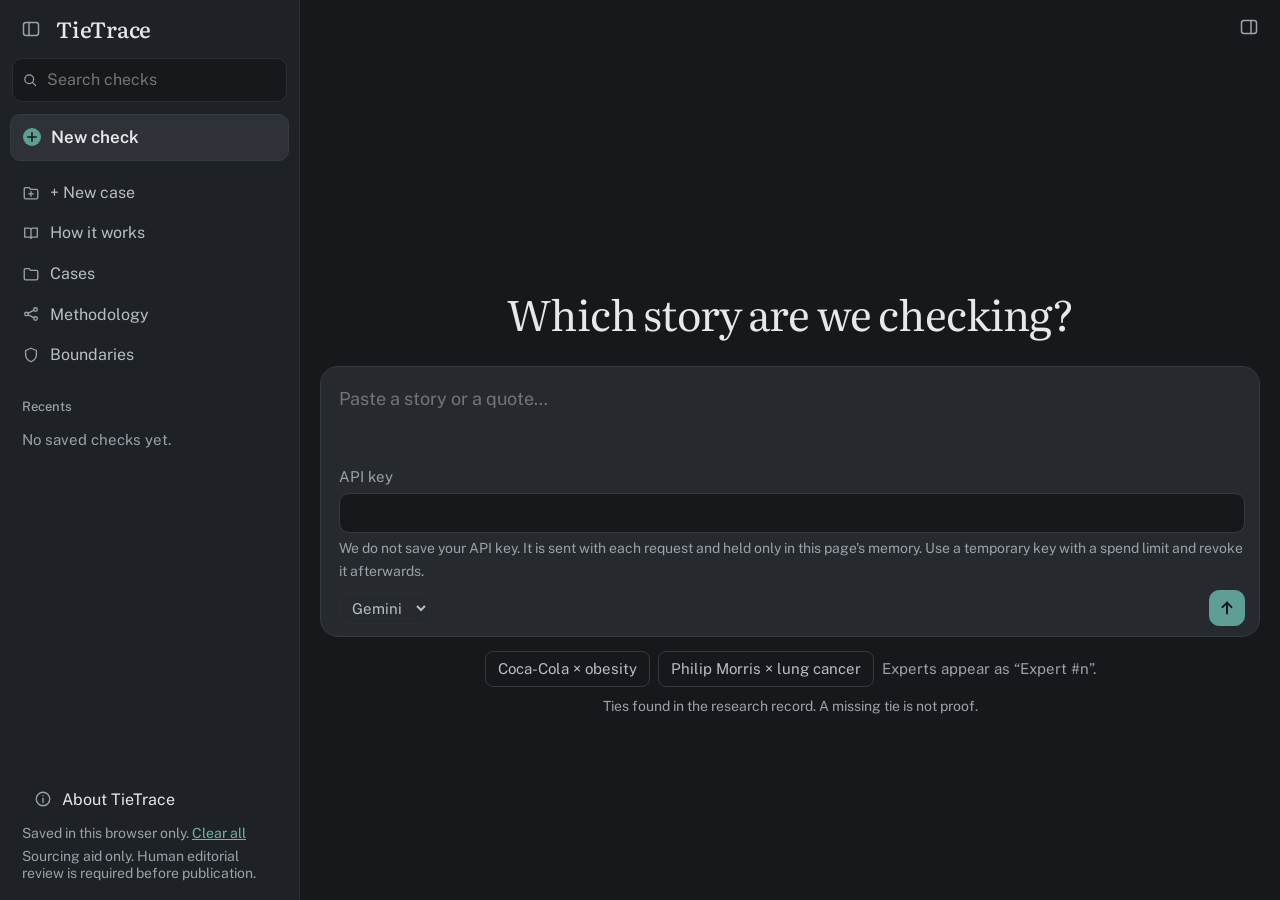
==== commit 8dddcb74: "Web: larger type, wider centre column, no T mark; fix stray 'null' on cards All font sizes +2px (bod" ====
--- a/web/static/index.html
+++ b/web/static/index.html
@@ -87,7 +87,6 @@
 
   <div class="thread" id="messages" aria-live="polite">
     <div class="greet" id="hero">
-      <span class="lp-logo" aria-hidden="true">T</span>
       <h1 id="chat-title">Which story are we checking?</h1>
     </div>
   </div>
--- a/web/static/style.css
+++ b/web/static/style.css
@@ -30,7 +30,7 @@
 
 * { box-sizing: border-box; }
 html, body { margin: 0; }
-body { background: var(--bg); color: var(--text); font: 15px/1.55 var(--sans); }
+body { background: var(--bg); color: var(--text); font: 17px/1.6 var(--sans); }
 a { color: var(--accent); }
 a:focus-visible, button:focus-visible, textarea:focus-visible, input:focus-visible, select:focus-visible, summary:focus-visible {
   outline: 2px solid var(--accent); outline-offset: 2px;
@@ -59,7 +59,7 @@
 .icon-btn:hover { background: var(--panel-2); color: var(--text); }
 .icon-btn svg { width: 20px; height: 20px; }
 code { font: 13px var(--sans); background: var(--panel-2); padding: 1px 5px; border-radius: 4px; }
-.status { color: var(--muted); font-size: 13px; }
+.status { color: var(--muted); font-size: 15px; }
 
 /* ---------- shell: sidebar | main | evidence ---------- */
 .app { display: flex; height: 100vh; height: 100dvh; overflow: hidden; }
@@ -72,7 +72,7 @@
 .wordmark { font: 500 22px/1 var(--display); color: var(--text); text-decoration: none; letter-spacing: -.01em; }
 .sb-search { position: relative; margin: 0 2px 6px; }
 .sb-search svg { position: absolute; left: 10px; top: 50%; width: 16px; height: 16px; transform: translateY(-50%); color: var(--muted); }
-.sb-search input { padding: 8px 10px 8px 34px; border-radius: 10px; background: var(--bg); border-color: var(--line-soft); font-size: 14px; }
+.sb-search input { padding: 8px 10px 8px 34px; border-radius: 10px; background: var(--bg); border-color: var(--line-soft); font-size: 16px; }
 .new-check {
   display: flex; align-items: center; gap: 10px; width: 100%; margin: 2px 0 8px; padding: 9px 12px; border-radius: 10px;
   background: var(--panel-2); border: 1px solid var(--line); font-weight: 600; text-align: left;
@@ -82,12 +82,12 @@
 .sb-nav { display: grid; gap: 1px; margin-bottom: 10px; }
 .sb-nav a, .sb-nav summary {
   display: flex; align-items: center; gap: 10px; padding: 7px 12px; border-radius: 8px; color: var(--body2);
-  text-decoration: none; font-size: 14px; cursor: pointer; list-style: none;
+  text-decoration: none; font-size: 16px; cursor: pointer; list-style: none;
 }
 .sb-nav summary::-webkit-details-marker { display: none; }
 .sb-nav svg { width: 18px; height: 18px; color: var(--muted); flex: none; }
 .sb-nav a:hover, .sb-nav summary:hover { background: var(--panel); color: var(--text); }
-.sb-cases .example { display: block; width: calc(100% - 28px); margin: 2px 0 2px 28px; padding: 6px 12px; text-align: left; font-size: 13px; background: transparent; border: 0; color: var(--body2); border-radius: 8px; }
+.sb-cases .example { display: block; width: calc(100% - 28px); margin: 2px 0 2px 28px; padding: 6px 12px; text-align: left; font-size: 15px; background: transparent; border: 0; color: var(--body2); border-radius: 8px; }
 .sb-cases .example:hover { background: var(--panel); color: var(--text); }
 .sb-head { margin: 10px 12px 4px; font: 500 13px var(--sans); color: var(--muted); }
 .recents { list-style: none; margin: 0; padding: 0; display: grid; gap: 1px; }
@@ -96,40 +96,40 @@
 .recents li[aria-current="true"] { background: var(--panel-2); }
 .recents .open {
   flex: 1; min-width: 0; display: block; width: 100%; padding: 7px 36px 7px 12px; background: none; border: 0; border-radius: 8px; text-align: left;
-  font-size: 14px; color: var(--body2); white-space: nowrap; overflow: hidden; text-overflow: ellipsis;
+  font-size: 16px; color: var(--body2); white-space: nowrap; overflow: hidden; text-overflow: ellipsis;
 }
 .recents li[aria-current="true"] .open { color: var(--text); }
-.recents .del { position: absolute; right: 4px; top: 50%; transform: translateY(-50%); width: 28px; height: 28px; padding: 0; font-size: 16px; background: none; border: 0; color: var(--muted); opacity: 0; }
+.recents .del { position: absolute; right: 4px; top: 50%; transform: translateY(-50%); width: 28px; height: 28px; padding: 0; font-size: 18px; background: none; border: 0; color: var(--muted); opacity: 0; }
 .recents li:hover .del, .recents .del:focus-visible { opacity: 1; }
 .recents .del:hover { color: var(--err-fg); }
 @media (hover: none) { .recents .del { opacity: 1; } }
-.sb-empty { margin: 2px 12px; font-size: 13px; color: var(--muted); }
-.sb-foot { margin-top: auto; padding: 14px 12px 0; font-size: 12px; line-height: 17px; color: var(--muted); }
+.sb-empty { margin: 2px 12px; font-size: 15px; color: var(--muted); }
+.sb-foot { margin-top: auto; padding: 14px 12px 0; font-size: 14px; line-height: 17px; color: var(--muted); }
 .sb-foot p { margin: 0 0 6px; }
 .scrim { display: none; }
 
 .main { flex: 1; min-width: 0; display: flex; flex-direction: column; position: relative; overflow: hidden; }
 .topbar { display: flex; align-items: center; gap: 8px; padding: 10px 14px; flex: none; }
-.top-title { flex: 1; min-width: 0; font-size: 14px; color: var(--body2); white-space: nowrap; overflow: hidden; text-overflow: ellipsis; }
+.top-title { flex: 1; min-width: 0; font-size: 16px; color: var(--body2); white-space: nowrap; overflow: hidden; text-overflow: ellipsis; }
 #sb-open { visibility: hidden; }
 body.sb-collapsed #sb-open { visibility: visible; }
 
 /* thread: a centred column */
 .thread { flex: 1; overflow-y: auto; padding: 8px 20px 24px; }
-.thread > * { max-width: 760px; margin-left: auto; margin-right: auto; }
+.thread > * { max-width: 960px; margin-left: auto; margin-right: auto; }
 .greet { display: flex; align-items: center; justify-content: center; gap: 14px; }
-.greet h1 { margin: 0; font: 400 clamp(28px, 4.2vw, 34px)/1.2 var(--display); letter-spacing: -.02em; text-align: center; }
+.greet h1 { margin: 0; font: 400 clamp(32px, 4.6vw, 42px)/1.2 var(--display); letter-spacing: -.02em; text-align: center; }
 .greet .lp-logo { flex: none; }
 .dock { flex: none; padding: 0 20px 10px; }
-.dock > * { max-width: 760px; margin-left: auto; margin-right: auto; }
+.dock > * { max-width: 960px; margin-left: auto; margin-right: auto; }
 
 /* empty state: the greeting and composer centred; Abdul's sections are in the About panel */
 body.is-empty .main { overflow-y: auto; }
 body.is-empty .thread { flex: none; overflow: visible; padding-top: max(40px, calc(36vh - 90px)); padding-bottom: 28px; }
-body.is-empty .dock > * { max-width: 1000px; }
+body.is-empty .dock > * { max-width: 1100px; }
 .chips { display: none; }
-body.is-empty .chips { display: flex; flex-wrap: wrap; align-items: center; justify-content: center; gap: 8px; margin-top: 14px; font-size: 13px; color: var(--muted); }
-.chips .example { padding: 5px 12px; border-radius: 8px; font-size: 13px; background: transparent; border-color: var(--line); color: var(--body2); }
+body.is-empty .chips { display: flex; flex-wrap: wrap; align-items: center; justify-content: center; gap: 8px; margin-top: 14px; font-size: 15px; color: var(--muted); }
+.chips .example { padding: 5px 12px; border-radius: 8px; font-size: 15px; background: transparent; border-color: var(--line); color: var(--body2); }
 .chips .example:hover { background: var(--panel); color: var(--text); }
 
 /* composer */
@@ -139,31 +139,31 @@
 }
 .composer:focus-within { border-color: #4A5059; outline: 2px solid var(--accent); outline-offset: 2px; }
 .composer textarea {
-  background: transparent; border: 0; padding: 4px 0; outline: 0; resize: none; font-size: 16px; line-height: 24px;
+  background: transparent; border: 0; padding: 4px 0; outline: 0; resize: none; font-size: 18px; line-height: 27px;
   min-height: 52px; max-height: 40vh; field-sizing: content;
 }
 body.is-empty .composer textarea { min-height: 76px; }
 .c-row { display: flex; align-items: center; justify-content: space-between; gap: 10px; }
 .provider { display: flex; align-items: center; gap: 10px; min-width: 0; flex-wrap: wrap; }
-.provider select { width: auto; max-width: 240px; padding: 5px 8px; font-size: 13px; color: var(--body2); background: transparent; border-color: var(--line-soft); border-radius: 8px; }
-.provider .linkish { font-size: 12.5px; }
+.provider select { width: auto; max-width: 240px; padding: 5px 8px; font-size: 15px; color: var(--body2); background: transparent; border-color: var(--line-soft); border-radius: 8px; }
+.provider .linkish { font-size: 14.5px; }
 .send { width: 36px; height: 36px; padding: 0; display: grid; place-items: center; flex: none; border-radius: 10px; background: var(--accent); border-color: var(--accent); color: var(--on-accent); }
 .send:hover { background: var(--accent-hover); }
 .send svg { width: 18px; height: 18px; stroke-width: 2.2; }
-.keybox { display: grid; gap: 4px; font-size: 13px; color: var(--muted); }
+.keybox { display: grid; gap: 4px; font-size: 15px; color: var(--muted); }
 .keybox input { background: var(--bg); padding: 7px 10px; }
-.notice { margin: 0; color: var(--muted); font-size: 12px; }
+.notice { margin: 0; color: var(--muted); font-size: 14px; }
 .dock .status { margin: 6px 4px 0; min-height: 0; text-align: center; }
 .dock .status:empty { display: none; }
-.disclaimer { margin-top: 8px; text-align: center; font-size: 12px; color: var(--muted); }
+.disclaimer { margin-top: 8px; text-align: center; font-size: 14px; color: var(--muted); }
 
 /* messages */
 .msg { margin-top: 0; margin-bottom: 16px; }
 .msg.user {
-  width: fit-content; max-width: min(85%, 600px); margin-left: auto; margin-right: 0; background: var(--panel-2);
+  width: fit-content; max-width: min(85%, 720px); margin-left: auto; margin-right: 0; background: var(--panel-2);
   border-radius: 16px; padding: 10px 16px; white-space: pre-wrap; overflow-wrap: anywhere; line-height: 24px;
 }
-.thread > .msg.user { margin-right: max(0px, calc((100% - 760px) / 2)); }
+.thread > .msg.user { margin-right: max(0px, calc((100% - 960px) / 2)); }
 .msg.reply { color: var(--body2); line-height: 26px; overflow-wrap: anywhere; }
 .msg.reply strong { color: var(--text); }
 .msg.reply p { margin: 0 0 10px; white-space: pre-wrap; }
@@ -175,11 +175,11 @@
 .cards:empty { display: none; }
 .card { background: var(--panel); border: 1px solid var(--line-soft); border-radius: 14px; padding: 16px 18px; }
 .card h3 { margin: 0 0 6px; font: 600 16px var(--sans); display: flex; align-items: center; gap: 8px; flex-wrap: wrap; color: var(--text); }
-.card .basis { color: var(--muted); font-size: 13px; margin: 0 0 6px; }
+.card .basis { color: var(--muted); font-size: 15px; margin: 0 0 6px; }
 .card ul { margin: 6px 0 0; padding-left: 18px; }
-.card li { margin: 3px 0; font-size: 14px; }
+.card li { margin: 3px 0; font-size: 16px; }
 .card .meta { color: var(--muted); }
-.scope { font-size: 13px; background: var(--none-bg); color: var(--none-fg); border: 1px solid var(--line); border-radius: 8px; padding: 8px 10px; margin-top: 8px; }
+.scope { font-size: 15px; background: var(--none-bg); color: var(--none-fg); border: 1px solid var(--line); border-radius: 8px; padding: 8px 10px; margin-top: 8px; }
 .chip { display: inline-block; font: 500 12px/1 var(--sans); padding: 5px 8px; border-radius: 8px; }
 .chip.A1 { background: var(--a1-bg); color: var(--a1-fg); }
 .chip.A2 { background: var(--a2-bg); color: var(--a2-fg); }
@@ -190,7 +190,7 @@
 
 .inline-form { display: grid; gap: 6px; margin-top: 8px; padding: 10px; border: 1px dashed var(--line); border-radius: 8px; }
 .inline-form .row { display: flex; gap: 8px; flex-wrap: wrap; }
-.confirm-text { color: var(--a2-fg); font-size: 14px; margin: 0; }
+.confirm-text { color: var(--a2-fg); font-size: 16px; margin: 0; }
 pre.md { white-space: pre-wrap; background: var(--bg); border: 1px solid var(--line); border-radius: 10px; padding: 10px; font: 13px/1.55 var(--sans); max-height: 360px; overflow: auto; }
 .picker fieldset { border: 1px solid var(--line); border-radius: 12px; padding: 10px 14px; margin: 0 0 10px; }
 .picker legend { padding: 0 4px; font-weight: 600; color: var(--text); }
@@ -204,7 +204,7 @@
 .evidence { width: 400px; flex: none; display: flex; flex-direction: column; min-height: 0; background: var(--side); border-left: 1px solid var(--line-soft); }
 .pane-head { display: flex; align-items: flex-start; justify-content: space-between; gap: 8px; padding: 16px 16px 0 20px; }
 .pane-head h2 { margin: 0; font: 600 17px var(--sans); }
-.pane-sub { margin: 4px 20px 10px; color: var(--muted); font-size: 13px; }
+.pane-sub { margin: 4px 20px 10px; color: var(--muted); font-size: 15px; }
 .kicker { margin: 0 0 4px; font: 500 13px var(--sans); color: var(--muted); }
 .evidence .scroll { flex: 1; overflow-y: auto; padding: 6px 20px 16px; }
 .steps { list-style: none; margin: 0; padding: 0; display: grid; gap: 10px; }
@@ -212,19 +212,26 @@
 .step .name { font: 600 13px var(--sans); color: var(--text); }
 .step .state { font: 400 13px var(--sans); color: var(--muted); margin-left: 6px; }
 .step.failed .state { color: var(--err-fg); }
-.step .line { font-size: 12.5px; color: var(--muted); margin: 4px 0 0; }
+.step .line { font-size: 14.5px; color: var(--muted); margin: 4px 0 0; }
 .step details { margin-top: 6px; }
-.step summary { cursor: pointer; font-size: 12.5px; color: var(--muted); }
+.step summary { cursor: pointer; font-size: 14.5px; color: var(--muted); }
 pre.cypher {
   margin: 6px 0 0; padding: 8px 10px; background: var(--bg); border: 1px solid var(--line); border-radius: 6px;
   font: 12px/1.5 var(--mono); color: #D4D8DD; white-space: pre-wrap; word-break: break-word;
 }
-.empty { color: var(--muted); font-size: 14px; }
-.protocol { border-top: 1px solid var(--line-soft); padding: 12px 20px 14px; font-size: 13px; color: var(--body2); }
+.empty { color: var(--muted); font-size: 16px; }
+.protocol { border-top: 1px solid var(--line-soft); padding: 12px 20px 14px; font-size: 15px; color: var(--body2); }
 .protocol ol { margin: 0; padding-left: 18px; }
 .protocol strong { color: var(--text); }
 @media (prefers-reduced-motion: no-preference) {
-  .step.running .name::after { content: " …"; }
+  .dots i { animation: pulse 1.2s ease-in-out infinite; }
+  .dots i:nth-child(2) { animation-delay: .2s; }
+  .dots i:nth-child(3) { animation-delay: .4s; }
+  @keyframes pulse { 0%, 100% { opacity: .3; transform: scale(.8); } 50% { opacity: 1; transform: scale(1); } }
+  button.busy::before { animation: spin .8s linear infinite; }
+  @keyframes spin { to { transform: rotate(360deg); } }
+  .msg.progress { animation: fade-in .2s ease-out; }
+  @keyframes fade-in { from { opacity: 0; } }
   .evidence { animation: slide-in .18s ease-out; }
   @keyframes slide-in { from { transform: translateX(24px); opacity: 0; } }
 }
@@ -233,7 +240,7 @@
 .bounds { width: 100%; max-width: 896px; background: var(--side); border: 1px solid var(--line); border-radius: 12px; padding: 14px 16px 16px; text-align: left; }
 .bounds .cols { display: grid; grid-template-columns: 1fr 1fr; gap: 12px; }
 .bounds h3 { margin: 0 0 6px !important; font: 600 14px/20px var(--sans); }
-.bounds ul { margin: 0; padding-left: 18px; font-size: 13px; line-height: 20px; }
+.bounds ul { margin: 0; padding-left: 18px; font-size: 15px; line-height: 20px; }
 .bounds .est, .bounds .not { border-radius: 6px; padding: 10px 12px; }
 .bounds .est { background: var(--ok-bg); border: 1px solid var(--ok-line); } .bounds .est h3 { color: var(--ok); } .bounds .est ul { color: var(--ok-fg); }
 .bounds .not { background: var(--err-bg); border: 1px solid var(--err-line); } .bounds .not h3 { color: var(--bad); } .bounds .not ul { color: var(--body2); }
@@ -262,14 +269,14 @@
 .top nav a[aria-current="page"] { color: var(--text); border-bottom: 2px solid var(--accent); padding-bottom: 2px; }
 .how { max-width: 860px; margin: 0 auto; padding: 24px 20px 40px; }
 .hero { display: grid; grid-template-columns: 1fr 260px; gap: 24px; align-items: center; padding: 18px 0 26px; border-bottom: 1px solid var(--line); }
-.hero h1 { font-family: var(--sans); font-size: 30px; line-height: 1.2; margin: 0 0 10px; }
+.hero h1 { font-family: var(--sans); font-size: 32px; line-height: 1.2; margin: 0 0 10px; }
 .hero p { color: var(--muted); margin: 0; }
 .hero svg { width: 100%; height: auto; }
 .how section { padding: 22px 0 6px; border-bottom: 1px solid var(--line); }
-.how h2 { font-size: 19px; margin: 0 0 8px; }
+.how h2 { font-size: 21px; margin: 0 0 8px; }
 .how h2 .n { font: 600 15px var(--sans); color: var(--accent); margin-right: 8px; }
 .how ol, .how ul { padding-left: 20px; }
-.how table { width: 100%; border-collapse: collapse; font-size: 14px; margin: 8px 0 14px; }
+.how table { width: 100%; border-collapse: collapse; font-size: 16px; margin: 8px 0 14px; }
 .how th, .how td { text-align: left; padding: 8px 10px; border-bottom: 1px solid var(--line); vertical-align: top; }
 .how th { color: var(--muted); font-weight: 600; }
 .how .stat { font: 600 15px var(--sans); color: var(--accent); }
@@ -288,12 +295,12 @@
 }
 
 /* ---------- create-a-case wizard (Aaryan, Oct 18) ---------- */
-.sb-link { display: flex; align-items: center; gap: 10px; width: 100%; padding: 7px 12px; border: 0; border-radius: 8px; background: transparent; color: var(--body2); font-size: 14px; text-align: left; }
+.sb-link { display: flex; align-items: center; gap: 10px; width: 100%; padding: 7px 12px; border: 0; border-radius: 8px; background: transparent; color: var(--body2); font-size: 16px; text-align: left; }
 .sb-link svg { width: 18px; height: 18px; color: var(--muted); flex: none; }
 .sb-link:hover { background: var(--panel); color: var(--text); }
 body.wiz-on .thread, body.wiz-on .dock { display: none; }
 .wizard { flex: 1; overflow-y: auto; padding: 16px 20px 40px; }
-.wizard > * { max-width: 760px; margin-left: auto; margin-right: auto; }
+.wizard > * { max-width: 960px; margin-left: auto; margin-right: auto; }
 .wizard h1 { font: 600 24px var(--sans); margin: 12px auto 4px; }
 .wz-sub { color: var(--muted); margin-top: 0; }
 .wz-step { display: grid; gap: 6px; margin-top: 18px; padding: 16px 18px; background: var(--panel); border: 1px solid var(--line-soft); border-radius: 14px; }
@@ -303,14 +310,14 @@
 .wz-row > span { display: grid; gap: 4px; }
 .wz-step input[type="number"] { width: 8em; padding: 8px 10px; background: var(--bg); color: var(--text); border: 1px solid var(--line); border-radius: 8px; font: inherit; }
 .wz-cand { display: grid; grid-template-columns: auto 1fr auto; gap: 4px 10px; align-items: start; padding: 8px 0; border-top: 1px solid var(--line-soft); }
-.wz-cand small { display: block; color: var(--muted); font-size: 12px; overflow-wrap: anywhere; }
+.wz-cand small { display: block; color: var(--muted); font-size: 14px; overflow-wrap: anywhere; }
 .wz-cand select { width: auto; }
 .wz-step dl { display: grid; grid-template-columns: max-content 1fr; gap: 4px 14px; margin: 0; }
 .wz-step dt { color: var(--muted); }
 .wz-step dd { margin: 0; }
 
 /* Public demo banner (TIETRACE_PUBLIC=1; Aaryan, Oct 18) */
-.public-banner { margin: 0; padding: 6px 14px; font-size: 13px; text-align: center; color: var(--body2); background: var(--panel); border-bottom: 1px solid var(--line); }
+.public-banner { margin: 0; padding: 6px 14px; font-size: 15px; text-align: center; color: var(--body2); background: var(--panel); border-bottom: 1px solid var(--line); }
 
 /* About TieTrace panel: a modal <dialog> opened from the bottom-left of the sidebar (Aaryan, Oct 18) */
 .about-btn { margin: 0 0 10px; color: var(--text); }
@@ -325,3 +332,19 @@
 }
 .about-head h2 { margin: 0; font: 600 15px var(--sans); }
 @media (max-width: 600px) { .about { width: 100vw; height: 100dvh; margin: 0; border-radius: 0; border: 0; } }
+
+/* progress row in the thread while a check runs (Aaryan, Oct 18). Without motion the dots stay still; the text still updates. */
+.dots { display: inline-flex; gap: 4px; align-items: center; vertical-align: middle; }
+.dots i { width: 6px; height: 6px; border-radius: 50%; background: var(--accent); opacity: .7; }
+.msg.progress { color: var(--body2); font-size: 16px; }
+.pg-head { display: flex; align-items: center; gap: 10px; }
+.pg-secs { color: var(--muted); font-size: 14.5px; }
+.pg-done { list-style: none; margin: 6px 0 0 28px; padding: 0; font-size: 14.5px; color: var(--muted); }
+.pg-done .tick { color: var(--ok); margin-right: 6px; }
+.pg-done .failed .tick { color: var(--bad); }
+.sr-only { position: absolute; width: 1px; height: 1px; overflow: hidden; clip: rect(0 0 0 0); white-space: nowrap; }
+button.busy::before { content: ""; display: inline-block; width: 12px; height: 12px; margin-right: 6px; vertical-align: -2px;
+  border: 2px solid currentColor; border-right-color: transparent; border-radius: 50%; }
+button.busy:disabled { opacity: .8; cursor: progress; }
+.send.busy::before { margin: 0; }
+.send.busy svg { display: none; }
--- a/web/static/landing.css
+++ b/web/static/landing.css
@@ -14,12 +14,12 @@
 .lp-pill { display: inline-flex; align-items: center; gap: 8px; margin: 0; font: 500 13px var(--sans); color: var(--muted); }
 .dot { width: 6px; height: 6px; border-radius: 50%; background: var(--accent); display: inline-block; }
 .lp-hero .lp-title { font: 600 clamp(32px, 5vw, 44px)/1.15 var(--sans); letter-spacing: -.03em; }
-.lp-sub, .lp-lead { max-width: 680px; margin: 0; font-size: 18px; line-height: 28px; color: var(--body2); }
+.lp-sub, .lp-lead { max-width: 680px; margin: 0; font-size: 20px; line-height: 28px; color: var(--body2); }
 .lp-chips { display: flex; flex-wrap: wrap; justify-content: center; align-items: center; gap: 8px; font: 400 11px var(--sans); color: var(--muted); }
 .lp-chip { font: 400 12px var(--sans); text-transform: none; letter-spacing: 0; padding: 4px 10px; background: var(--panel); border: 1px solid var(--line); border-radius: 8px; }
 .lp-chip:hover { border-color: var(--accent); }
 .lp-scroll { margin-top: 24px; display: grid; justify-items: center; gap: 8px; font: 400 11px var(--sans); color: var(--muted); text-decoration: none; }
-.lp-scroll span { width: 24px; height: 24px; display: grid; place-items: center; border: 1px solid var(--line); border-radius: 50%; font-size: 12px; }
+.lp-scroll span { width: 24px; height: 24px; display: grid; place-items: center; border: 1px solid var(--line); border-radius: 50%; font-size: 14px; }
 
 /* boxes and the composer */
 .lp-box { background: var(--panel); border: 1px solid var(--line-soft); border-radius: 12px; padding: 20px 24px; text-align: left; }
@@ -41,14 +41,14 @@
 .lp-sec h2 { font: 600 clamp(24px, 3vw, 30px)/1.2 var(--sans); letter-spacing: -.02em; margin-bottom: 16px; }
 .lp-sec p { color: var(--body2); line-height: 26px; }
 .lp-k { margin: 0 0 10px; font: 500 14px var(--sans); color: var(--accent-hover) !important; }
-.lp-k.small { display: flex; align-items: center; gap: 8px; color: var(--muted) !important; font-size: 13px; margin-top: 16px; }
+.lp-k.small { display: flex; align-items: center; gap: 8px; color: var(--muted) !important; font-size: 15px; margin-top: 16px; }
 .lp-note { margin-top: 20px; padding: 16px; border: 1px solid var(--line); border-radius: 10px; background: var(--side); font: 14px/22px var(--sans); color: var(--body2); }
 .lp-note ul { margin: 6px 0 0; padding-left: 18px; }
 .lp-quote { margin: 16px 0 0; padding: 16px; border: 1px solid var(--line-soft); border-radius: 10px; background: var(--bg); font: italic 17px/27px var(--sans); }
 .lp-quote small { display: block; margin-bottom: 6px; font: 400 13px var(--sans); color: var(--muted); font-style: normal; }
 .lp-row { display: flex; justify-content: space-between; align-items: center; gap: 12px; margin-top: 10px; padding: 12px; border: 1px solid var(--line); border-radius: 6px; background: var(--side); }
 .lp-row strong { display: block; font: 600 14px var(--sans); }
-.lp-row small { color: var(--muted); font-size: 12px; }
+.lp-row small { color: var(--muted); font-size: 14px; }
 .lp-row em { font: normal 500 12px var(--sans); padding: 5px 8px; border-radius: 8px; white-space: nowrap; }
 em.ok { background: var(--ok-bg); color: var(--ok-fg); } em.warn { background: var(--b-bg); color: var(--b-fg); } em.lock { background: var(--panel-2); color: var(--body2); }
 
@@ -57,7 +57,7 @@
 .lp-step { padding: 20px; background: var(--panel); border: 1px solid var(--line); border-radius: 10px; }
 .lp-step b { font: 500 13px var(--sans); color: var(--muted); }
 .lp-step h3 { font: 600 16px var(--sans); margin: 8px 0 6px; }
-.lp-step p { margin: 0; font-size: 13px; line-height: 20px; }
+.lp-step p { margin: 0; font-size: 15px; line-height: 20px; }
 .lp-graph { width: 100%; }
 .lp-graph svg { width: 100%; height: auto; margin-top: 16px; }
 .lp-legend { display: flex; flex-wrap: wrap; gap: 20px; margin: 8px 0 0; font: 13px var(--sans); color: var(--muted) !important; }
@@ -72,12 +72,12 @@
 .tier.a1 .th span { background: var(--a1-bg); color: var(--a1-fg); } .tier.a2 .th span { background: var(--a2-bg); color: var(--a2-fg); } .tier.b .th span { background: var(--b-bg); color: var(--b-fg); } .tier.c .th span { background: var(--c-bg); color: var(--c-fg); }
 .tier .th small { font: 13px var(--sans); color: var(--muted); }
 .tier h3 { font: 600 17px var(--sans); margin: 16px 0 8px; }
-.tier p { margin: 0 0 16px; font-size: 14px; line-height: 22px; }
+.tier p { margin: 0 0 16px; font-size: 16px; line-height: 22px; }
 .tier footer { padding-top: 14px; border-top: 1px solid var(--line-soft); font: 13px var(--sans); color: var(--muted); }
 
 /* no-tie card, metrics, gate, bounds, CTA */
 .lp-h3 { font: 600 17px var(--sans); margin: 18px 0 4px !important; }
-.lp-small { margin: 0 0 12px; font-size: 13px; color: var(--muted) !important; }
+.lp-small { margin: 0 0 12px; font-size: 15px; color: var(--muted) !important; }
 .lp-scope { margin: 12px 0; padding: 16px; border: 1px solid var(--line); border-radius: 10px; background: var(--side); font: 13px/20px var(--sans); }
 .lp-scope dt.amber { color: var(--body2); font-weight: 600; margin-bottom: 6px; }
 .lp-scope div { display: flex; justify-content: space-between; gap: 12px; padding: 6px 0; border-bottom: 1px solid var(--line-soft); }
@@ -86,14 +86,14 @@
 .lp-metrics { display: grid; grid-template-columns: repeat(4, 1fr); gap: 16px; width: 100%; text-align: left; }
 .lp-metrics small { font: 13px var(--sans); color: var(--muted); }
 .lp-metrics strong { display: block; margin: 8px 0; font: 600 24px/1.2 var(--sans); } .lp-metrics .ok { color: var(--ok); } .lp-metrics .bad { color: var(--bad); }
-.lp-metrics p { margin: 0; font-size: 13px; line-height: 20px; }
+.lp-metrics p { margin: 0; font-size: 15px; line-height: 20px; }
 .lp-foot { margin: 0; font: 13px var(--sans); color: var(--muted) !important; } .lp-foot a { color: var(--accent); }
 .lp-center { text-align: center; } .lp-sec .lp-center { margin: 14px 0 0; font: 13px var(--sans); }
 .lp-checks { list-style: none; padding: 0; margin: 20px 0 0; display: grid; gap: 10px; color: var(--body2); } .lp-checks li::before { content: "✓"; color: var(--accent); margin-right: 10px; }
 .lp-two { display: grid; grid-template-columns: 1fr 1fr; gap: 24px; width: 100%; }
 .lp-two h3 { display: flex; align-items: center; gap: 10px; font: 600 15px var(--sans); margin-bottom: 14px; }
 .lp-two h3 i { width: 12px; height: 12px; border-radius: 50%; }
-.lp-two ol { margin: 0; padding-left: 20px; display: grid; gap: 12px; font-size: 14px; line-height: 22px; color: var(--body2); } .lp-two b { color: var(--text); }
+.lp-two ol { margin: 0; padding-left: 20px; display: grid; gap: 12px; font-size: 16px; line-height: 22px; color: var(--body2); } .lp-two b { color: var(--text); }
 .lp-two .est { border: 1px solid var(--ok-line); } .lp-two .est h3 { color: var(--ok); } .lp-two .est i { background: var(--ok); }
 .lp-two .not { border: 1px solid var(--err-line); } .lp-two .not h3 { color: var(--bad); } .lp-two .not i { background: var(--bad); }
 .cta { max-width: none; }
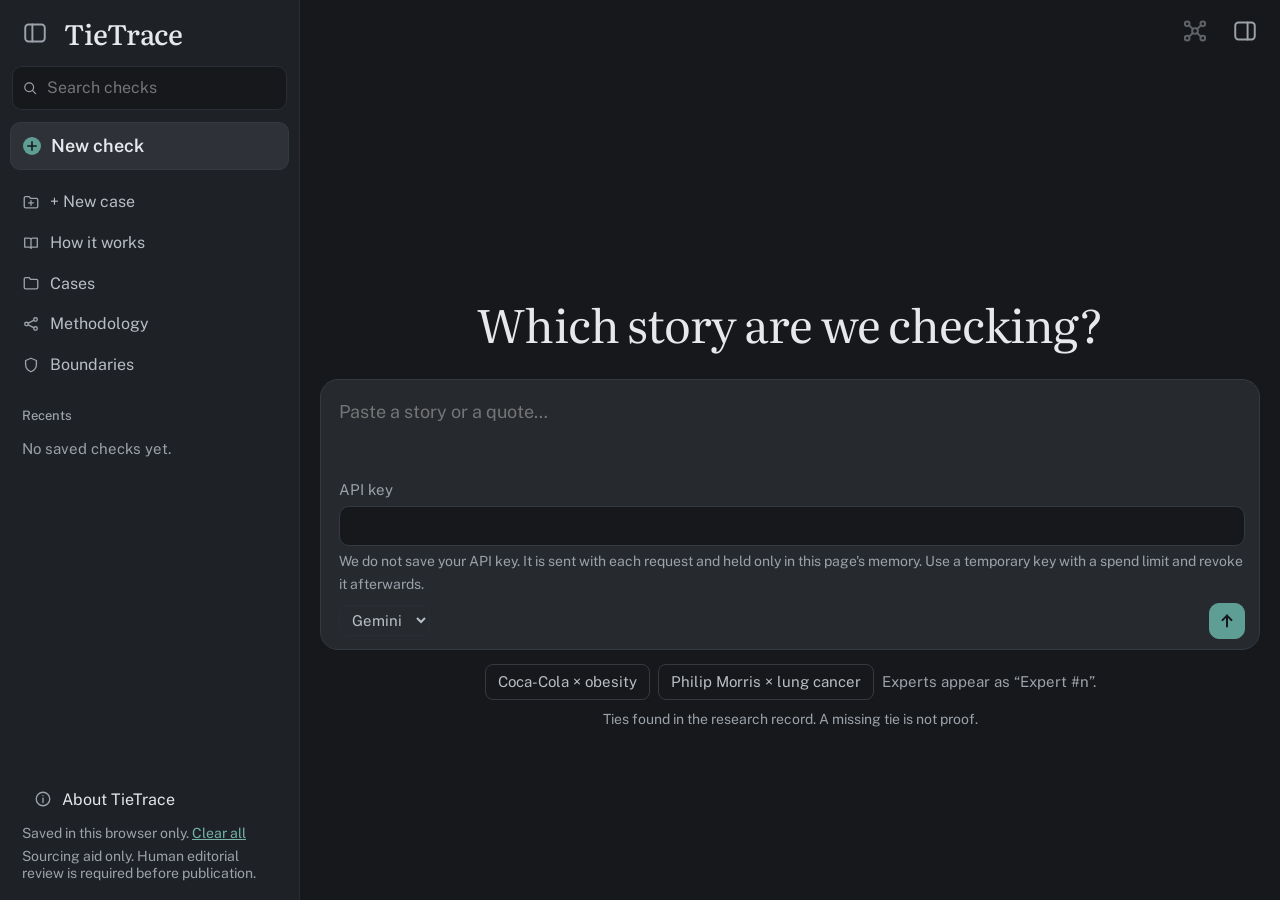
==== commit 44b57a4d: "Web: case graph view of the current check (Aaryan, Oct 18) A Case graph button next to the evidence " ====
--- a/web/static/index.html
+++ b/web/static/index.html
@@ -57,6 +57,9 @@
       <svg viewBox="0 0 20 20" aria-hidden="true"><rect x="2.5" y="3.5" width="15" height="13" rx="2.5"/><line x1="8" y1="3.5" x2="8" y2="16.5"/></svg>
     </button>
     <span class="top-title" id="top-title"></span>
+    <button type="button" class="icon-btn" id="graph-open" aria-label="Case graph" title="Case graph: no expert results in this check yet" aria-haspopup="dialog" aria-controls="graph" disabled>
+      <svg viewBox="0 0 20 20" aria-hidden="true"><circle cx="10" cy="10" r="2.2"/><circle cx="4" cy="4.5" r="1.8"/><circle cx="16" cy="4.5" r="1.8"/><circle cx="4" cy="15.5" r="1.8"/><circle cx="16" cy="15.5" r="1.8"/><line x1="5.4" y1="5.7" x2="8.4" y2="8.5"/><line x1="14.6" y1="5.7" x2="11.6" y2="8.5"/><line x1="5.4" y1="14.3" x2="8.4" y2="11.5"/><line x1="14.6" y1="14.3" x2="11.6" y2="11.5"/></svg>
+    </button>
     <button type="button" class="icon-btn" id="ev-toggle" aria-label="Show the evidence panel" aria-controls="evidence" aria-expanded="false">
       <svg viewBox="0 0 20 20" aria-hidden="true"><rect x="2.5" y="3.5" width="15" height="13" rx="2.5"/><line x1="12" y1="3.5" x2="12" y2="16.5"/></svg>
     </button>
@@ -147,6 +150,21 @@
   </div>
 </aside>
 </div>
+<dialog class="about graph-dlg" id="graph" aria-labelledby="graph-title">
+  <div class="about-head">
+    <h2 id="graph-title">Case graph</h2>
+    <span class="g-head-btns">
+      <button type="button" id="graph-back" hidden>Back to overview</button>
+      <button type="button" class="icon-btn" id="graph-close" aria-label="Close the case graph">
+        <svg viewBox="0 0 20 20" aria-hidden="true"><line x1="5" y1="5" x2="15" y2="15"/><line x1="15" y1="5" x2="5" y2="15"/></svg>
+      </button>
+    </span>
+  </div>
+  <div class="g-body">
+    <div class="g-wrap"><svg id="graph-svg" role="group" aria-label="Case graph of this check"></svg></div>
+    <aside class="g-side" id="graph-side" aria-live="polite" aria-label="Selected node"></aside>
+  </div>
+</dialog>
 <dialog class="about" id="about" aria-labelledby="about-title">
   <div class="about-head">
     <h2 id="about-title">About TieTrace</h2>
--- a/web/static/style.css
+++ b/web/static/style.css
@@ -30,7 +30,7 @@
 
 * { box-sizing: border-box; }
 html, body { margin: 0; }
-body { background: var(--bg); color: var(--text); font: 17px/1.6 var(--sans); }
+body { background: var(--bg); color: var(--text); font: 18px/1.6 var(--sans); }
 a { color: var(--accent); }
 a:focus-visible, button:focus-visible, textarea:focus-visible, input:focus-visible, select:focus-visible, summary:focus-visible {
   outline: 2px solid var(--accent); outline-offset: 2px;
@@ -55,9 +55,9 @@
   border-radius: 10px; padding: 9px 10px;
 }
 .linkish { background: none; border: 0; padding: 0; color: var(--accent-hover); text-decoration: underline; font-size: inherit; }
-.icon-btn { display: inline-grid; place-items: center; width: 34px; height: 34px; padding: 0; background: transparent; border: 0; color: var(--muted); border-radius: 8px; flex: none; }
+.icon-btn { display: inline-grid; place-items: center; width: 42px; height: 42px; padding: 0; background: transparent; border: 0; color: var(--muted); border-radius: 8px; flex: none; }
 .icon-btn:hover { background: var(--panel-2); color: var(--text); }
-.icon-btn svg { width: 20px; height: 20px; }
+.icon-btn svg { width: 26px; height: 26px; }
 code { font: 13px var(--sans); background: var(--panel-2); padding: 1px 5px; border-radius: 4px; }
 .status { color: var(--muted); font-size: 15px; }
 
@@ -69,7 +69,7 @@
 }
 body.sb-collapsed .sb { display: none; }
 .sb-top { display: flex; align-items: center; gap: 8px; padding: 2px 4px 8px; }
-.wordmark { font: 500 22px/1 var(--display); color: var(--text); text-decoration: none; letter-spacing: -.01em; }
+.wordmark { font: 500 28px/1 var(--display); color: var(--text); text-decoration: none; letter-spacing: -.01em; }
 .sb-search { position: relative; margin: 0 2px 6px; }
 .sb-search svg { position: absolute; left: 10px; top: 50%; width: 16px; height: 16px; transform: translateY(-50%); color: var(--muted); }
 .sb-search input { padding: 8px 10px 8px 34px; border-radius: 10px; background: var(--bg); border-color: var(--line-soft); font-size: 16px; }
@@ -110,7 +110,7 @@
 
 .main { flex: 1; min-width: 0; display: flex; flex-direction: column; position: relative; overflow: hidden; }
 .topbar { display: flex; align-items: center; gap: 8px; padding: 10px 14px; flex: none; }
-.top-title { flex: 1; min-width: 0; font-size: 16px; color: var(--body2); white-space: nowrap; overflow: hidden; text-overflow: ellipsis; }
+.top-title { flex: 1; min-width: 0; font-size: 19px; color: var(--body2); white-space: nowrap; overflow: hidden; text-overflow: ellipsis; }
 #sb-open { visibility: hidden; }
 body.sb-collapsed #sb-open { visibility: visible; }
 
@@ -118,7 +118,7 @@
 .thread { flex: 1; overflow-y: auto; padding: 8px 20px 24px; }
 .thread > * { max-width: 960px; margin-left: auto; margin-right: auto; }
 .greet { display: flex; align-items: center; justify-content: center; gap: 14px; }
-.greet h1 { margin: 0; font: 400 clamp(32px, 4.6vw, 42px)/1.2 var(--display); letter-spacing: -.02em; text-align: center; }
+.greet h1 { margin: 0; font: 400 clamp(34px, 4.8vw, 46px)/1.2 var(--display); letter-spacing: -.02em; text-align: center; }
 .greet .lp-logo { flex: none; }
 .dock { flex: none; padding: 0 20px 10px; }
 .dock > * { max-width: 960px; margin-left: auto; margin-right: auto; }
@@ -179,6 +179,13 @@
 .card ul { margin: 6px 0 0; padding-left: 18px; }
 .card li { margin: 3px 0; font-size: 16px; }
 .card .meta { color: var(--muted); }
+/* evidence rows: text left, the Exclude button right on the same line (Aaryan, Oct 18) */
+.card ul:has(> li.ev) { list-style: none; padding-left: 0; }
+.card li.ev { display: flex; flex-wrap: wrap; align-items: center; gap: 6px 16px; padding: 8px 0; border-bottom: 1px solid var(--line-soft); margin: 0; }
+.card li.ev:last-child { border-bottom: 0; }
+.card li.ev .ev-text { flex: 1 1 320px; min-width: 0; text-align: left; overflow-wrap: anywhere; }
+.card li.ev > button { flex: none; margin-left: auto; white-space: nowrap; }
+.card li.ev > form, .card li.ev > .reviewer-form, .card li.ev > :not(.ev-text):not(button) { flex-basis: 100%; }
 .scope { font-size: 15px; background: var(--none-bg); color: var(--none-fg); border: 1px solid var(--line); border-radius: 8px; padding: 8px 10px; margin-top: 8px; }
 .chip { display: inline-block; font: 500 12px/1 var(--sans); padding: 5px 8px; border-radius: 8px; }
 .chip.A1 { background: var(--a1-bg); color: var(--a1-fg); }
@@ -348,3 +355,50 @@
 button.busy:disabled { opacity: .8; cursor: progress; }
 .send.busy::before { margin: 0; }
 .send.busy svg { display: none; }
+
+/* Case graph: a modal <dialog> drawn from this check's expert results only (Aaryan, Oct 18) */
+.g-head-btns { display: flex; align-items: center; gap: 8px; }
+.graph-dlg { display: none; overflow: hidden; }
+.graph-dlg[open] { display: flex; flex-direction: column; }
+.g-body { flex: 1; min-height: 0; display: grid; grid-template-columns: minmax(0, 1fr) 320px; }
+.g-wrap { overflow: auto; overscroll-behavior: contain; }
+#graph-svg { display: block; width: 100%; height: auto; }
+.g-side { overflow-y: auto; padding: 16px 20px; border-left: 1px solid var(--line-soft); background: var(--side); font-size: 16px; }
+.g-side h3 { margin: 0 0 10px; font: 600 17px var(--sans); overflow-wrap: anywhere; }
+.g-side dl { display: grid; grid-template-columns: max-content minmax(0, 1fr); gap: 6px 12px; margin: 0; }
+.g-side dt { color: var(--muted); }
+.g-side dd { margin: 0; color: var(--body2); overflow-wrap: anywhere; }
+.g-note { margin: 14px 0 0; color: var(--muted); font-size: 14.5px; }
+.g-bg { fill: transparent; }
+.ge { stroke: var(--line); stroke-width: 2; }
+.ge.hub { stroke: var(--line-soft); stroke-dasharray: 4 6; }
+.ge.fund { stroke: var(--accent); }
+.ge.aff { stroke: var(--b-fg); stroke-dasharray: 7 5; }
+.ge.thin { stroke-width: 1.25; opacity: .8; }
+.gl, .gn text { font-family: var(--sans); paint-order: stroke; stroke: var(--bg); stroke-width: 5px; stroke-linejoin: round; }
+.gl { font-size: 15px; fill: var(--body2); text-anchor: middle; }
+.gn { cursor: pointer; outline: none; }
+.gn circle { fill: var(--panel-2); stroke: var(--line); stroke-width: 2; }
+.gn text { font-size: 18px; font-weight: 600; fill: var(--text); text-anchor: middle; }
+.gn text.sub { font-size: 15px; font-weight: 400; fill: var(--muted); }
+.gn.paper text { text-anchor: start; font-size: 16px; font-weight: 500; }
+.gn.paper text.sub { font-size: 14px; }
+.gn.case circle { fill: var(--panel); stroke: var(--accent); stroke-width: 3; }
+.gn.via circle { fill: var(--panel); stroke: var(--accent); }
+.gn.paper circle { fill: var(--accent); stroke: var(--bg); }
+.gn.t-A1 circle { fill: var(--a1-bg); stroke: var(--a1-fg); }
+.gn.t-A2 circle { fill: var(--a2-bg); stroke: var(--a2-fg); }
+.gn.t-B circle { fill: var(--b-bg); stroke: var(--b-fg); }
+.gn.t-C circle { fill: var(--c-bg); stroke: var(--c-fg); }
+.gn.t-NONE circle { fill: var(--none-bg); stroke: var(--muted); stroke-dasharray: 4 4; }
+.gn:hover circle, .gn.sel circle { stroke-width: 4; }
+.gn:focus-visible circle { stroke: var(--accent-hover); stroke-width: 5; }
+.gn.paper:hover text:first-of-type, .gn.paper:focus-visible text:first-of-type { text-decoration: underline; }
+@media (prefers-reduced-motion: no-preference) {
+  .g-layer { animation: g-in .22s ease-out; }
+  @keyframes g-in { from { opacity: 0; } }
+}
+@media (max-width: 760px) {
+  .g-body { grid-template-columns: 1fr; grid-template-rows: minmax(0, 1fr) auto; }
+  .g-side { border-left: 0; border-top: 1px solid var(--line-soft); max-height: 38vh; }
+}
